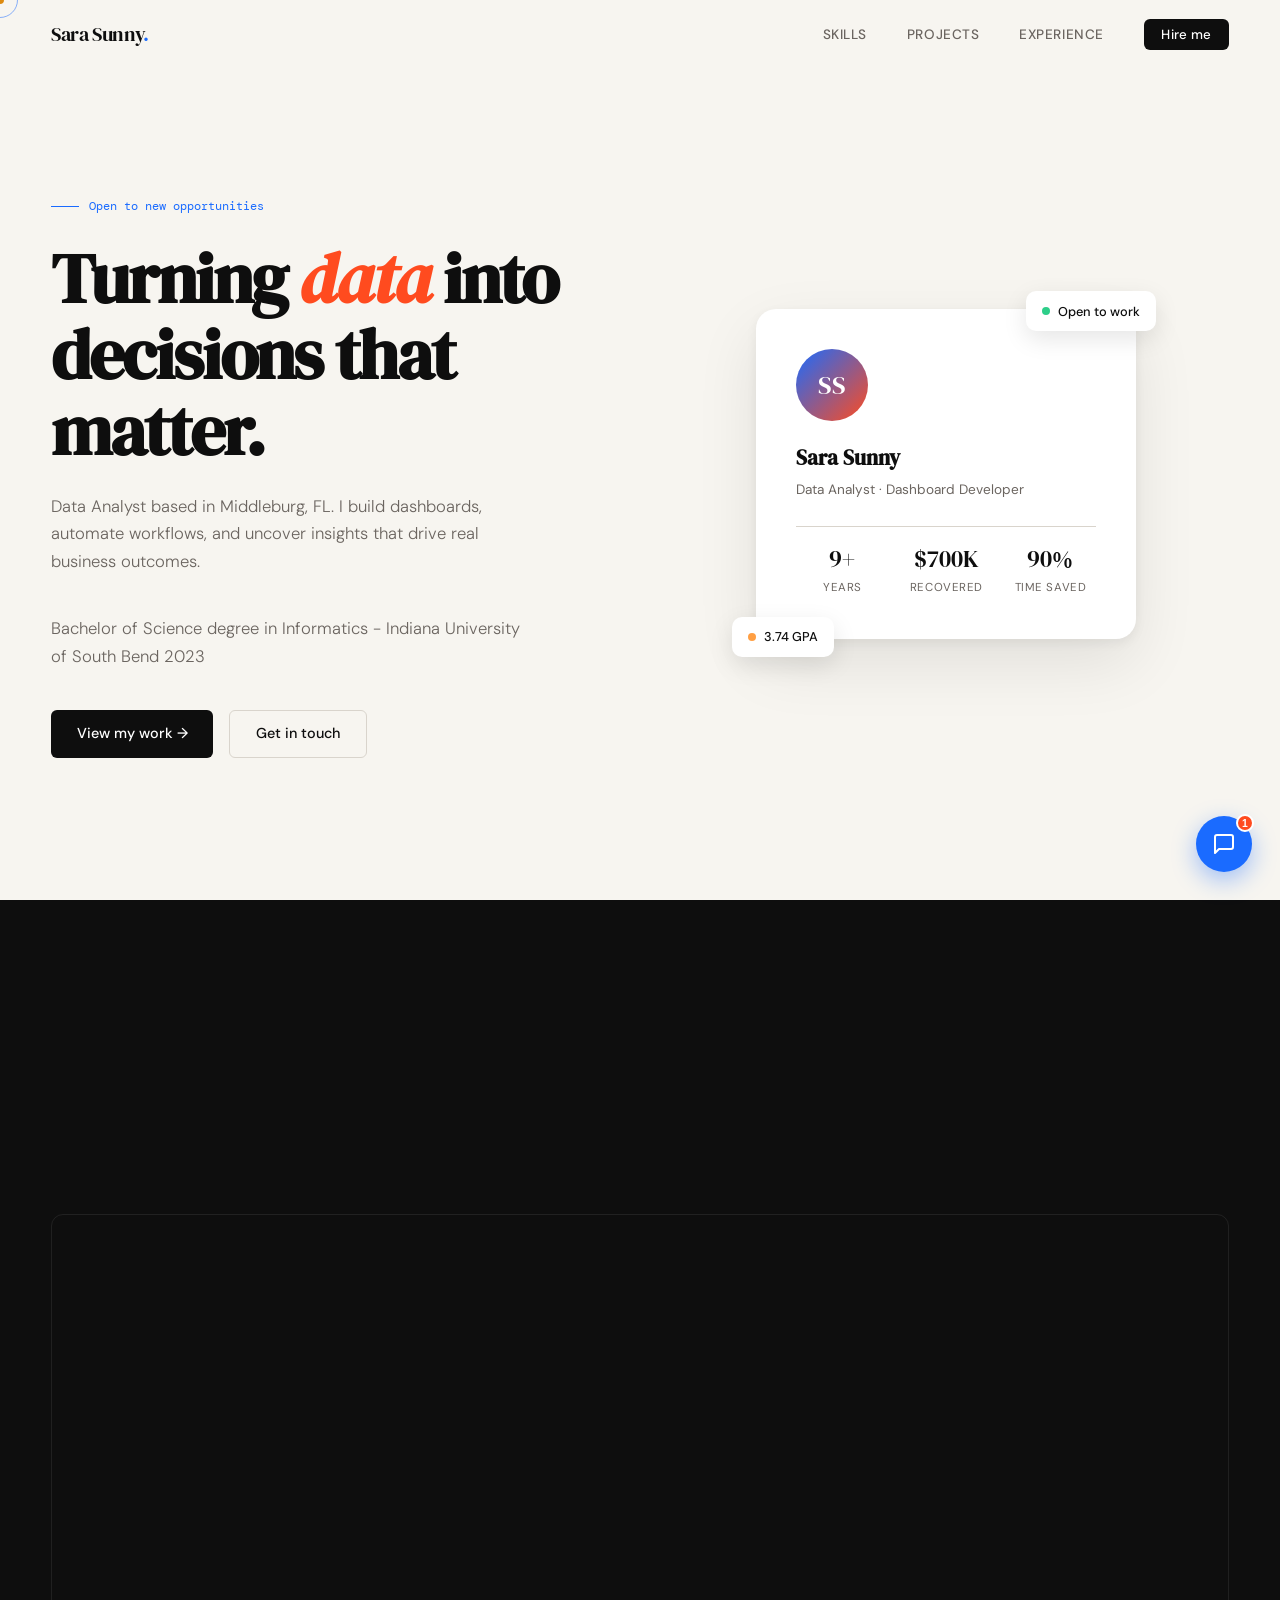
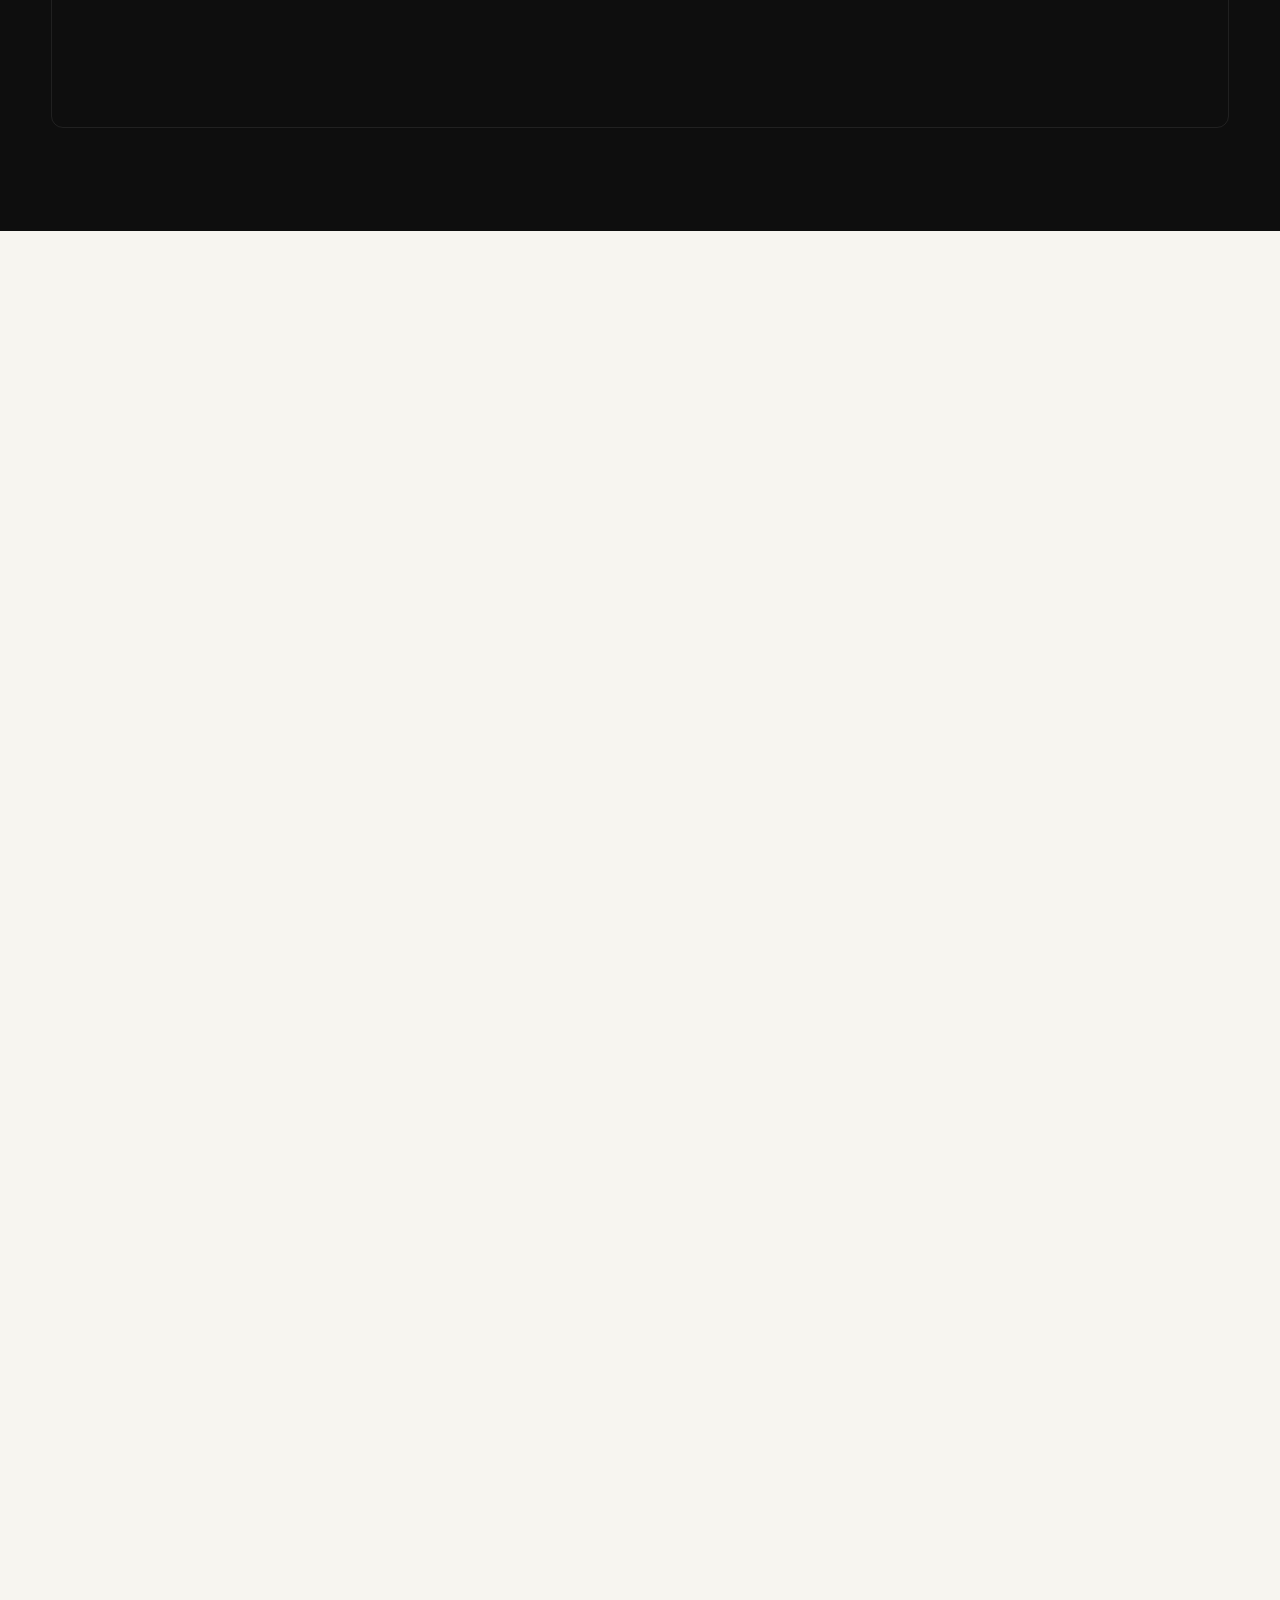
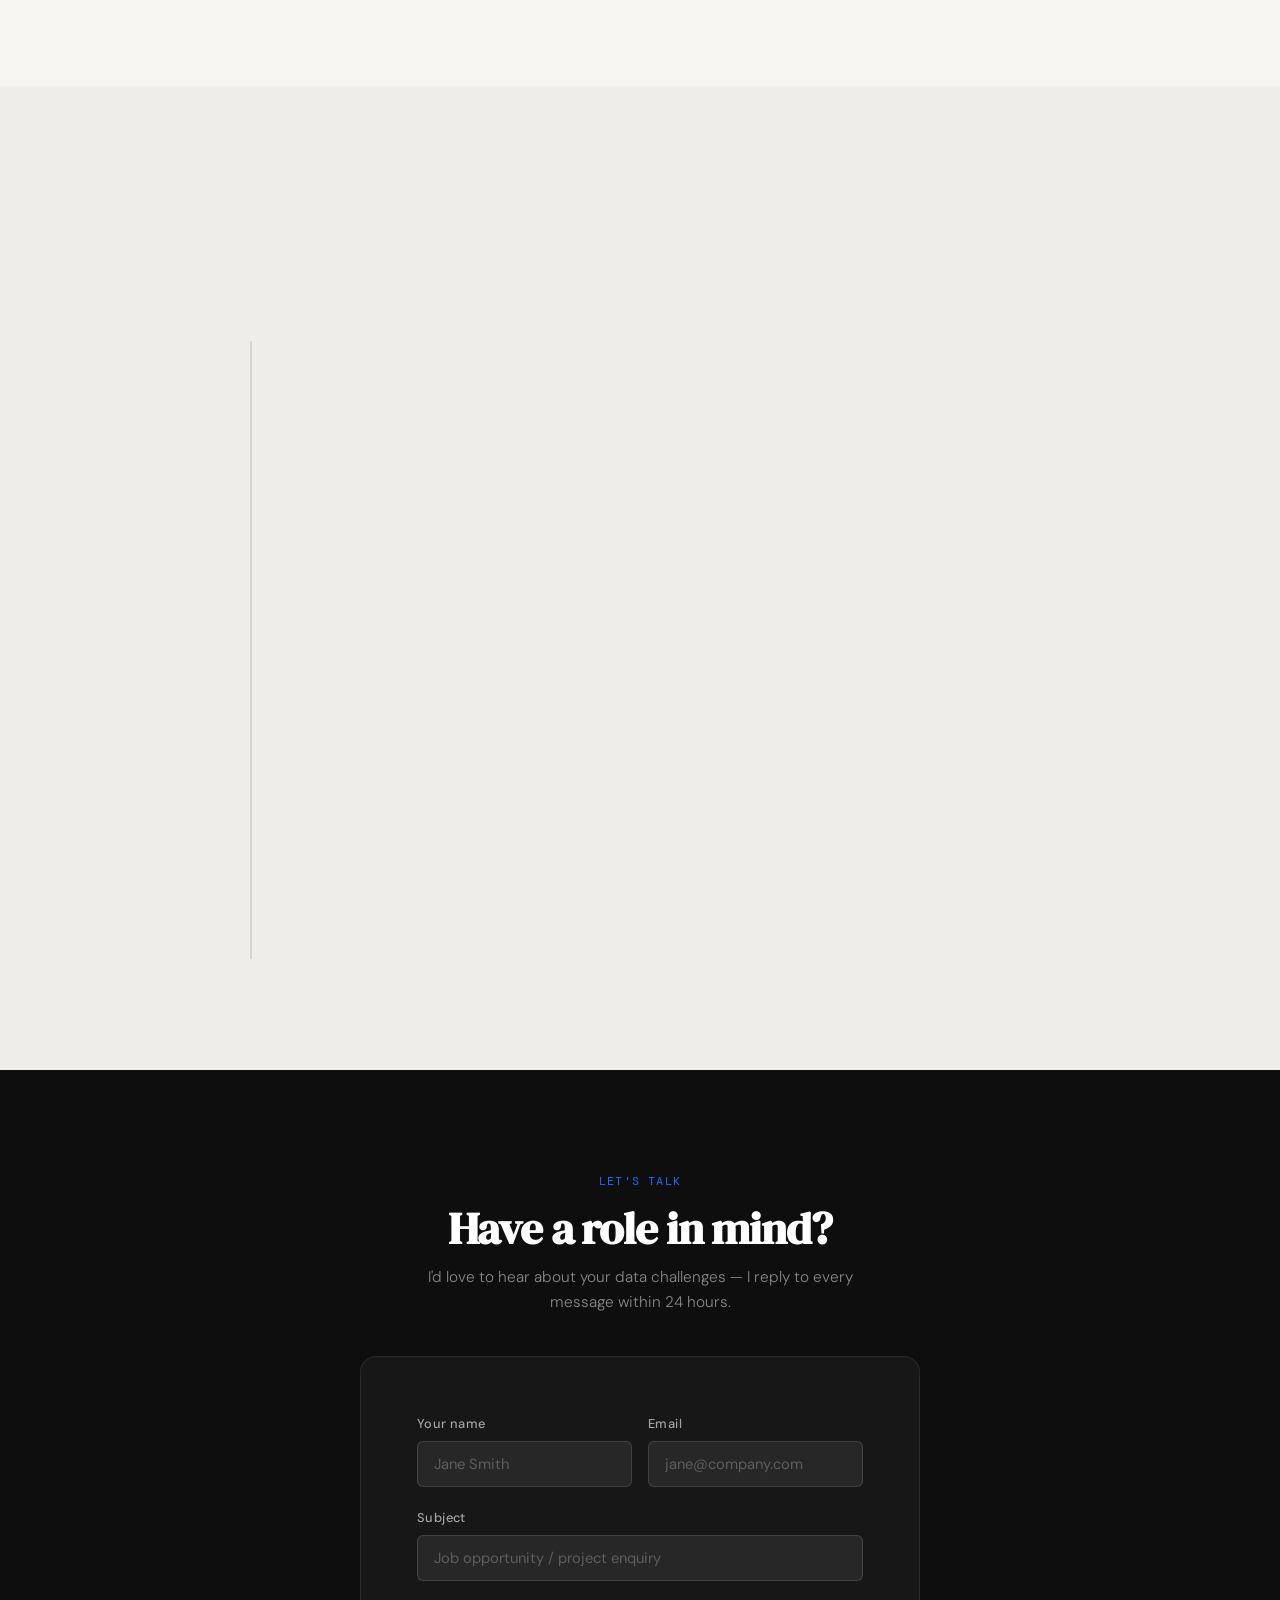
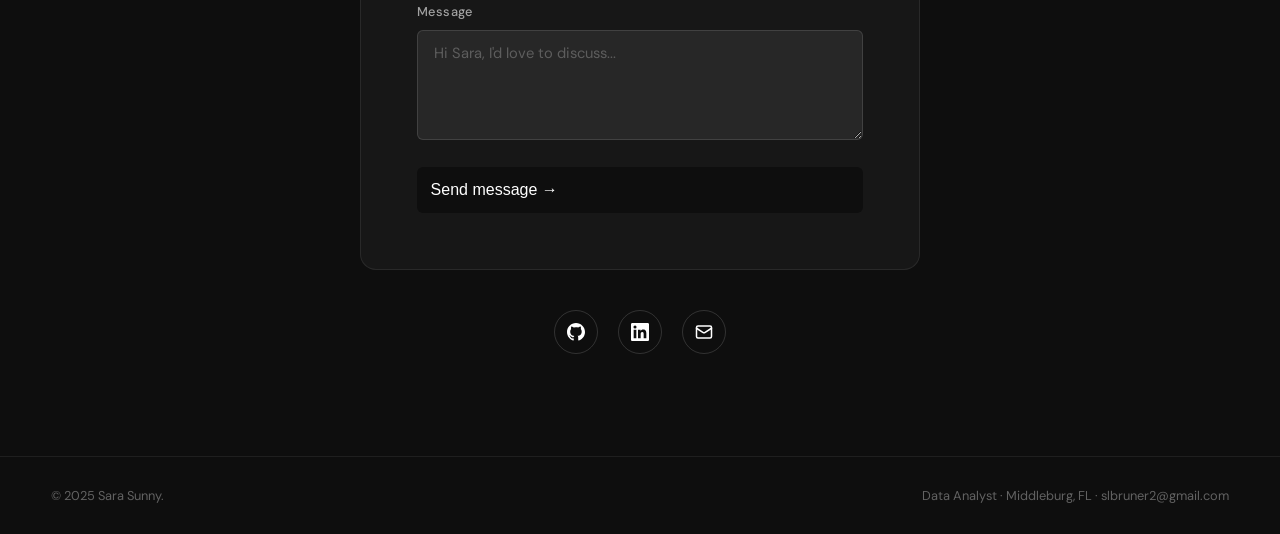
==== index.html @ 4147fb65 "Implement AI chatbot widget in index.html Added AI chatbot widget for user interaction." ====
<!DOCTYPE html>
<html lang="en">
<head>
  <meta charset="UTF-8" />
  <meta name="viewport" content="width=device-width, initial-scale=1.0" />
  <title>Sara Sunny — Data Analyst</title>

  <!-- ============================================================
       FONTS
       Preconnect speeds up the Google Fonts request.
       Three families loaded:
         - DM Serif Display  → headings (display / italic)
         - DM Sans           → body text (300, 400, 500 weights)
         - DM Mono           → labels, code tags, eyebrows
  ============================================================ -->
  <link rel="preconnect" href="https://fonts.googleapis.com" />
  <link rel="preconnect" href="https://fonts.gstatic.com" crossorigin />
  <link href="https://fonts.googleapis.com/css2?family=DM+Serif+Display:ital@0;1&family=DM+Sans:ital,opsz,wght@0,9..40,300;0,9..40,400;0,9..40,500;1,9..40,300&family=DM+Mono:wght@400;500&display=swap" rel="stylesheet" />

  <!-- Main stylesheet -->
  <link rel="stylesheet" href="styles.css" />
</head>
<body>

<!-- ============================================================
     CUSTOM CURSOR
     Two layered elements: a small filled dot that follows the
     mouse exactly, and a larger hollow ring that lags behind
     (lerped in script.js). Hidden on mobile via CSS.
============================================================ -->
<div class="cursor-dot" id="cursorDot"></div>
<div class="cursor-ring" id="cursorRing"></div>


<!-- ============================================================
     NAVIGATION
     Fixed to the top of the viewport. Gains a .scrolled class
     (frosted-glass background) once the user scrolls past 50px.
     Active nav link is highlighted by script.js via
     IntersectionObserver on each section.
============================================================ -->
<nav id="nav" aria-label="Main navigation">
  <div class="container">

    <!-- Logo / home link -->
    <a href="#hero" class="nav-logo">Sara Sunny<span>.</span></a>

    <!-- Desktop links — hidden below 900px via CSS -->
    <ul class="nav-links" role="list">
      <li><a href="#skills">Skills</a></li>
      <li><a href="#projects">Projects</a></li>
      <li><a href="#experience">Experience</a></li>
      <li><a href="#contact" class="nav-cta">Hire me</a></li>
    </ul>

    <!-- Hamburger button — shown below 900px, toggles mobile menu -->
    <button class="hamburger" id="hamburger" aria-label="Toggle menu" aria-expanded="false">
      <span></span>
      <span></span>
      <span></span>
    </button>

  </div>
</nav>


<!-- ============================================================
     MOBILE MENU
     Full-width dropdown revealed when the hamburger is clicked.
     Each link closes the menu on click (handled in script.js).
============================================================ -->
<div class="mobile-menu" id="mobileMenu" role="dialog" aria-label="Mobile navigation">
  <a href="#skills" class="mobile-link">Skills</a>
  <a href="#projects" class="mobile-link">Work</a>
  <a href="#experience" class="mobile-link">Experience</a>
  <a href="#contact" class="mobile-link">Hire me →</a>
</div>


<!-- ============================================================
     HERO SECTION
     Full-viewport-height opening. Left column: headline + CTA
     buttons. Right column: profile card with floating status
     badges and a stats row. The right column is hidden on mobile.
============================================================ -->
<section id="hero" aria-label="Introduction">
  <div class="container">
    <div class="hero-grid">

      <!-- Left: text content -->
      <div>
        <!-- Eyebrow label — small monospaced tag above the headline -->
        <p class="hero-eyebrow">Open to new opportunities</p>

        <!-- Main headline — <em> renders in italic accent colour -->
        <h1>
          Turning <em>data</em> into<br>
          decisions that matter.
        </h1>

        <!-- Subheading / elevator pitch -->
        <p class="hero-desc">
          Data Analyst based in Middleburg, FL. I build dashboards,
          automate workflows, and uncover insights that drive real business outcomes.
        </p>

        <p class="hero-desc">
          Bachelor of Science degree in Informatics - Indiana University of South Bend 2023
        </p>

        <!-- CTA buttons -->
        <div class="btn-row">
          <a href="#projects" class="btn btn-primary">View my work →</a>
          <a href="#contact" class="btn btn-ghost">Get in touch</a>
        </div>
      </div>

      <!-- Right: profile card (desktop only) -->
      <div class="hero-visual">
        <div class="hero-card">

          <!-- Floating status badges — positioned absolutely, animated in CSS -->
          <div class="float-tag float-tag-1">
            <span class="dot dot-green"></span> Open to work
          </div>
          <div class="float-tag float-tag-2">
            <span class="dot dot-amber"></span> 3.74 GPA
          </div>

          <!-- Avatar initials circle -->
          <div class="hero-avatar">SS</div>

          <!-- Name and title -->
          <h3>Sara Sunny</h3>
          <p>Data Analyst · Dashboard Developer</p>

          <!-- Stats row -->
          <div class="stat-row">
            <div class="stat">
              <span class="stat-num">9+</span>
              <span class="stat-label">Years</span>
            </div>
            <div class="stat">
              <span class="stat-num">$700K</span>
              <span class="stat-label">Recovered</span>
            </div>
            <div class="stat">
              <span class="stat-num">90%</span>
              <span class="stat-label">Time Saved</span>
            </div>
          </div>

        </div>
      </div>
      <!-- /hero-visual -->

    </div>
  </div>
</section>
<!-- /hero -->


<!-- ============================================================
     SKILLS SECTION
     Dark-background section with a grid of skill cards. Each card
     has an animated progress bar that fills when the card enters
     the viewport (handled by IntersectionObserver in script.js).
     The data-width attribute (0–1) controls how far the bar fills.
============================================================ -->
<section id="skills" aria-labelledby="skills-heading">
  <div class="container">

    <!-- Section header -->
    <div class="section-head reveal">
      <p class="section-label">What I bring</p>
      <h2 id="skills-heading">Skills &amp; tools</h2>
      <p class="section-intro">A full toolkit for data analysis, reporting, and workflow automation — from raw data to executive-ready dashboards.</p>
    </div>

    <!-- Skills grid — auto-fills columns at 240px min width -->
    <div class="skills-grid">

      <div class="skill-card reveal">
        <span class="skill-icon">📊</span>
        <h4>Data Visualization</h4>
        <p>Power BI dashboards, trend analysis, real-time reporting for internal and external stakeholders</p>
        <div class="skill-bar-wrap"><div class="skill-bar-bg"><div class="skill-bar" data-width="0.95"></div></div></div>
      </div>

      <div class="skill-card reveal reveal-delay-1">
        <span class="skill-icon">⚙️</span>
        <h4>Automation & VBA</h4>
        <p>Custom VBA macros that cut data processing time by 90% across high-volume datasets</p>
        <div class="skill-bar-wrap"><div class="skill-bar-bg"><div class="skill-bar" data-width="0.9"></div></div></div>
      </div>

      <div class="skill-card reveal reveal-delay-2">
        <span class="skill-icon">🗄️</span>
        <h4>Database Management</h4>
        <p>Microsoft Access database design, SQL querying (Educational experience), and data integrity for compliance-driven environments</p>
        <div class="skill-bar-wrap"><div class="skill-bar-bg"><div class="skill-bar" data-width="0.85"></div></div></div>
      </div>

      <div class="skill-card reveal reveal-delay-3">
        <span class="skill-icon">🔍</span>
        <h4>Data Analysis</h4>
        <p>Warranty claim analysis, auditing, quantitative reporting, and cost-saving opportunity identification</p>
        <div class="skill-bar-wrap"><div class="skill-bar-bg"><div class="skill-bar" data-width="0.92"></div></div></div>
      </div>

      <div class="skill-card reveal">
        <span class="skill-icon">🐍</span>
        <h4>Programming</h4>
        <p>Python, SQL, Java, HTML, CSS — applied to data pipelines, reporting, and process automation (Educational experience)</p>
        <div class="skill-bar-wrap"><div class="skill-bar-bg"><div class="skill-bar" data-width="0.75"></div></div></div>
      </div>

      <div class="skill-card reveal reveal-delay-1">
        <span class="skill-icon">🤝</span>
        <h4>Stakeholder Reporting</h4>
        <p>Weekly executive reporting, cross-functional collaboration, and Salesforce CRM management</p>
        <div class="skill-bar-wrap"><div class="skill-bar-bg"><div class="skill-bar" data-width="0.88"></div></div></div>
      </div>

    </div>
    <!-- /skills-grid -->

  </div>
</section>
<!-- /skills -->


<!-- ============================================================
     PROJECTS SECTION
     Asymmetric 12-column CSS grid. Cards use span classes to
     control width: .featured (7 cols), .side (5 cols),
     .full (4 cols each → 3 per row). Collapses to 1 column
     on mobile. Each card is keyboard-accessible (tabindex + role).
============================================================ -->
<section id="projects" aria-labelledby="projects-heading">
  <div class="container">

    <!-- Section header -->
    <div class="section-head reveal">
      <p class="section-label">Selected work</p>
      <h2 id="projects-heading">Projects</h2>
      <p class="section-intro">A selection of analytical and automation projects I've built and delivered.</p>
    </div>

    <div class="projects-grid">

      <!-- Project card: FEATURED (spans 7 of 12 columns) -->
      <article class="project-card featured reveal" tabindex="0" role="button" aria-label="View Warranty Analytics Dashboard project">
        <div class="project-thumb">
          <div class="project-thumb-bg bg-blue">📊</div>
          <span class="project-tag">Dashboard</span>
        </div>
        <div class="project-body">
          <h3>Warranty Analytics Dashboard</h3>
          <p>Built and maintained Power BI dashboards providing real-time warranty claim visibility to internal and external stakeholders at Utilimaster. Identified inefficiencies that led to significant cost-saving opportunities across high-volume datasets.</p>
          <div class="project-footer">
            <div class="tech-pills">
              <span class="pill">Power BI</span><span class="pill">DAX</span><span class="pill">Excel</span>
            </div>
            <a href="https://github.com/ssunny264" class="project-link" target="_blank" rel="noopener" aria-label="View on GitHub">GitHub →</a>
          </div>
        </div>
      </article>

      <!-- Project card: SIDE (spans 5 of 12 columns) -->
      <article class="project-card side reveal reveal-delay-1" tabindex="0" role="button" aria-label="View VBA Automation project">
        <div class="project-thumb">
          <div class="project-thumb-bg bg-orange">⚙️</div>
          <span class="project-tag">Automation</span>
        </div>
        <div class="project-body">
          <h3>VBA Macro Automation</h3>
          <p>Developed custom VBA macros to streamline data transformation, reducing processing time for high-volume datasets by 90% and increasing reporting accuracy.</p>
          <div class="project-footer">
            <div class="tech-pills">
              <span class="pill">VBA</span><span class="pill">Excel</span>
            </div>
            <a href="https://github.com/ssunny264" class="project-link" target="_blank" rel="noopener">GitHub →</a>
          </div>
        </div>
      </article>

      <!-- Project card: FULL -->
      <article class="project-card full reveal" tabindex="0" role="button" aria-label="View Recall Expense Audit project">
        <div class="project-thumb">
          <div class="project-thumb-bg bg-teal">💰</div>
          <span class="project-tag">Audit</span>
        </div>
        <div class="project-body">
          <h3>Recall Expense Audit</h3>
          <p>Tracked and audited complex technician expense datasets during a recall campaign, driving $700K in financial recovery in a single campaign.</p>
          <div class="project-footer">
            <div class="tech-pills"><span class="pill">Excel</span><span class="pill">Invoice Audit</span><span class="pill">PPT</span><span class="pill">Salesforce</span></div>
            <a href="https://github.com/ssunny264" class="project-link" target="_blank" rel="noopener">GitHub →</a>
          </div>
        </div>
      </article>

      <!-- Project card: FULL -->
      <article class="project-card full reveal reveal-delay-1" tabindex="0" role="button" aria-label="View Resident Progress Database project">
        <div class="project-thumb">
          <div class="project-thumb-bg bg-violet">🗄️</div>
          <span class="project-tag">Database</span>
        </div>
        <div class="project-body">
          <h3>Resident Progress Database</h3>
          <p>Designed and deployed a Microsoft Access database to track progress for 100 residents at Oaklawn Psychiatric Center, built with ongoing manager feedback.</p>
          <div class="project-footer">
            <div class="tech-pills"><span class="pill">MS Access</span><span class="pill">SQL</span></div>
            <a href="https://github.com/ssunny264" class="project-link" target="_blank" rel="noopener">GitHub →</a>
          </div>
        </div>
      </article>

      <!-- Project card: FULL -->
      <article class="project-card full reveal reveal-delay-2" tabindex="0" role="button" aria-label="View IL Compliance Tracker project">
        <div class="project-thumb">
          <div class="project-thumb-bg bg-amber">📋</div>
          <span class="project-tag">Compliance</span>
        </div>
        <div class="project-body">
          <h3>IL Compliance Tracker</h3>
          <p>Built a Microsoft Access database to track Independent Living requirements for youth 15+, ensuring 100% compliance with DCS documentation standards.</p>
          <div class="project-footer">
            <div class="tech-pills"><span class="pill">MS Access</span><span class="pill">Reporting</span></div>
            <a href="https://github.com/ssunny264" class="project-link" target="_blank" rel="noopener">GitHub →</a>
          </div>
        </div>
      </article>

    </div>
    <!-- /projects-grid -->

  </div>
</section>
<!-- /projects -->


<!-- ============================================================
     EXPERIENCE SECTION
     Vertical timeline. A pseudo-element on .timeline draws the
     connecting line. Each .timeline-dot highlights on hover.
============================================================ -->
<section id="experience" aria-labelledby="experience-heading">
  <div class="container" style="max-width: min(780px, 92vw);">

    <div class="section-head reveal">
      <p class="section-label">Career</p>
      <h2 id="experience-heading">Experience</h2>
    </div>

    <div class="timeline">

      <div class="timeline-item reveal">
        <div class="timeline-dot"></div>
        <p class="timeline-date">02/2022 — Present</p>
        <div class="timeline-header">
          <h3>Warranty Data Analyst / Customer Service Representative</h3>
          <span class="timeline-company">Utilimaster · Remote</span>
        </div>
        <p class="timeline-desc">Transformed and analyzed high-volume Warranty Claim Data to pinpoint inefficiencies. Built Power BI dashboards for real-time stakeholder visibility. Developed VBA macros cutting processing time by 90%. Drove $700K in financial recovery during a single recall campaign through rigorous expense auditing.</p>
        <div class="tech-pills">
          <span class="pill">Power BI</span><span class="pill">VBA</span><span class="pill">DAX</span><span class="pill">Recall Logistics</span><span class="pill">Salesforce</span><span class="pill">Excel</span>
        </div>
      </div>

      <div class="timeline-item reveal reveal-delay-1">
        <div class="timeline-dot"></div>
        <p class="timeline-date">03/2016 — 03/2022</p>
        <div class="timeline-header">
          <h3>Program Coordinator</h3>
          <span class="timeline-company">Oaklawn Psychiatric Center · Mishawaka, IN</span>
        </div>
        <p class="timeline-desc">Directed payroll processing and attendance tracking for a 20-person team ensuring 100% regulatory compliance. Co-designed a Microsoft Access database tracking 90 to 110 residents' progress. Developed and led monthly staff training programs.</p>
        <div class="tech-pills">
          <span class="pill">MS Access</span><span class="pill">Excel</span><span class="pill">Scheduling</span><span class="pill">Reporting</span><span class="pill">PPT</span><span class="pill">Payroll</span>
        </div>
      </div>

      <div class="timeline-item reveal reveal-delay-2">
        <div class="timeline-dot"></div>
        <p class="timeline-date">06/2013 — 02/2016</p>
        <div class="timeline-header">
          <h3>Independent Living Clerical Assistant</h3>
          <span class="timeline-company">Youth Opportunity Center · Muncie, IN</span>
        </div>
        <p class="timeline-desc">Monitored and audited Independent Living documentation for youth 15+, ensuring 100% DCS compliance. Built a Microsoft Access database to track program requirements and administered high-priority reporting schedules.</p>
        <div class="tech-pills">
          <span class="pill">MS Access</span><span class="pill">Compliance</span><span class="pill">Reporting</span><span class="pill">Data Entry</span><span class="pill">Scheduling</span>
        </div>
      </div>

    </div>
    <!-- /timeline -->

  </div>
</section>
<!-- /experience -->


<!-- ============================================================
     CONTACT SECTION
     Dark background. Centred heading with a card-framed form.
     Social icon links sit below the form.
============================================================ -->
<section id="contact" aria-labelledby="contact-heading">
  <div class="container">

    <p class="section-label" style="color:var(--accent)">Let's talk</p>
    <h2 id="contact-heading">Have a role in mind?</h2>
    <p class="section-intro">I'd love to hear about your data challenges — I reply to every message within 24 hours.</p>

    <div class="contact-form">
      <div class="form-row">
        <div class="field">
          <label for="name">Your name</label>
          <input type="text" id="name" placeholder="Jane Smith" autocomplete="name" />
        </div>
        <div class="field">
          <label for="email">Email</label>
          <input type="email" id="email" placeholder="jane@company.com" autocomplete="email" />
        </div>
      </div>
      <div class="field">
        <label for="subject">Subject</label>
        <input type="text" id="subject" placeholder="Job opportunity / project enquiry" />
      </div>
      <div class="field">
        <label for="message">Message</label>
        <textarea id="message" placeholder="Hi Sara, I'd love to discuss..."></textarea>
      </div>
      <button class="btn btn-primary form-submit" id="sendBtn" type="button">Send message →</button>
      <p class="form-msg" id="formMsg">✓ Message sent — I'll be in touch shortly!</p>
    </div>
    <!-- /contact-form -->

    <div class="social-row" aria-label="Social links">
      <a href="https://github.com/ssunny264" class="social-link" aria-label="GitHub" target="_blank" rel="noopener">
        <svg width="18" height="18" viewBox="0 0 24 24" fill="currentColor"><path d="M12 0C5.37 0 0 5.37 0 12c0 5.3 3.44 9.8 8.2 11.38.6.1.82-.26.82-.58v-2.17c-3.34.73-4.04-1.61-4.04-1.61-.55-1.38-1.34-1.75-1.34-1.75-1.08-.74.08-.73.08-.73 1.2.09 1.83 1.23 1.83 1.23 1.07 1.83 2.8 1.3 3.48 1 .1-.78.42-1.3.76-1.6-2.67-.3-5.47-1.33-5.47-5.93 0-1.31.47-2.38 1.23-3.22-.12-.3-.53-1.52.12-3.18 0 0 1-.32 3.3 1.23a11.5 11.5 0 0 1 3-.4c1.02 0 2.04.13 3 .4 2.28-1.55 3.28-1.23 3.28-1.23.66 1.66.25 2.88.12 3.18.77.84 1.23 1.91 1.23 3.22 0 4.61-2.8 5.63-5.48 5.92.43.37.82 1.1.82 2.22v3.29c0 .32.22.69.83.57C20.57 21.8 24 17.3 24 12c0-6.63-5.37-12-12-12z"/></svg>
      </a>
      <a href="https://www.linkedin.com/in/sara-sunny-ba2075230" class="social-link" aria-label="LinkedIn" target="_blank" rel="noopener">
        <svg width="18" height="18" viewBox="0 0 24 24" fill="currentColor"><path d="M20.45 20.45h-3.56V14.9c0-1.33-.02-3.04-1.85-3.04-1.85 0-2.14 1.45-2.14 2.95v5.64H9.35V9h3.41v1.56h.05c.48-.9 1.64-1.85 3.37-1.85 3.6 0 4.27 2.37 4.27 5.45v6.29zM5.34 7.43a2.06 2.06 0 1 1 0-4.12 2.06 2.06 0 0 1 0 4.12zM7.12 20.45H3.56V9h3.56v11.45zM22.23 0H1.77C.79 0 0 .77 0 1.72v20.56C0 23.23.79 24 1.77 24h20.46C23.2 24 24 23.23 24 22.28V1.72C24 .77 23.2 0 22.23 0z"/></svg>
      </a>
      <a href="mailto:slbruner2@gmail.com" class="social-link" aria-label="Email">
        <svg width="18" height="18" viewBox="0 0 24 24" fill="none" stroke="currentColor" stroke-width="2" stroke-linecap="round" stroke-linejoin="round"><rect x="2" y="4" width="20" height="16" rx="2"/><path d="m22 7-8.97 5.7a1.94 1.94 0 0 1-2.06 0L2 7"/></svg>
      </a>
    </div>
    <!-- /social-row -->

  </div>
</section>
<!-- /contact -->


<!-- ============================================================
     FOOTER
============================================================ -->
<footer>
  <div class="container">
    <span>© 2025 Sara Sunny.</span>
    <span>Data Analyst · Middleburg, FL · <a href="mailto:slbruner2@gmail.com">slbruner2@gmail.com</a></span>
  </div>
</footer>


<!-- ============================================================
     AI CHATBOT WIDGET
     Fixed to the bottom-right corner. Collapsed by default —
     shows only a chat bubble button. Clicking it expands the
     full chat panel. The bot knows about Sara's background and
     can answer questions from visitors. Powered by the
     Anthropic API via script.js.
============================================================ -->

<!-- Collapsed trigger button — always visible bottom-right -->
<button class="chat-bubble" id="chatBubble" aria-label="Chat with Sara's AI assistant">
  <svg class="chat-icon-open" width="24" height="24" viewBox="0 0 24 24" fill="none" stroke="currentColor" stroke-width="2" stroke-linecap="round" stroke-linejoin="round">
    <path d="M21 15a2 2 0 0 1-2 2H7l-4 4V5a2 2 0 0 1 2-2h14a2 2 0 0 1 2 2z"/>
  </svg>
  <svg class="chat-icon-close" width="24" height="24" viewBox="0 0 24 24" fill="none" stroke="currentColor" stroke-width="2" stroke-linecap="round" stroke-linejoin="round">
    <line x1="18" y1="6" x2="6" y2="18"/><line x1="6" y1="6" x2="18" y2="18"/>
  </svg>
  <span class="chat-badge" id="chatBadge">1</span>
</button>

<!-- Expanded chat panel -->
<div class="chat-panel" id="chatPanel" role="dialog" aria-label="Chat with Sara's AI assistant" aria-hidden="true">

  <div class="chat-header">
    <div class="chat-header-avatar">SS</div>
    <div class="chat-header-info">
      <strong>Sara's Assistant</strong>
      <span>Ask me anything about Sara</span>
    </div>
    <button class="chat-close-btn" id="chatCloseBtn" aria-label="Close chat">
      <svg width="16" height="16" viewBox="0 0 24 24" fill="none" stroke="currentColor" stroke-width="2.5" stroke-linecap="round"><line x1="18" y1="6" x2="6" y2="18"/><line x1="6" y1="6" x2="18" y2="18"/></svg>
    </button>
  </div>

  <div class="chat-messages" id="chatMessages"></div>

  <div class="chat-chips" id="chatChips">
    <button class="chip" data-msg="What are Sara's top skills?">Top skills</button>
    <button class="chip" data-msg="Tell me about Sara's work experience.">Experience</button>
    <button class="chip" data-msg="What projects has Sara worked on?">Projects</button>
    <button class="chip" data-msg="Is Sara available for hire?">Availability</button>
  </div>

  <div class="chat-input-row">
    <input type="text" class="chat-input" id="chatInput" placeholder="Ask about Sara's experience…" autocomplete="off" maxlength="300" />
    <button class="chat-send-btn" id="chatSendBtn" aria-label="Send message">
      <svg width="18" height="18" viewBox="0 0 24 24" fill="none" stroke="currentColor" stroke-width="2.5" stroke-linecap="round" stroke-linejoin="round">
        <line x1="22" y1="2" x2="11" y2="13"/><polygon points="22 2 15 22 11 13 2 9 22 2"/>
      </svg>
    </button>
  </div>

</div>
<!-- /chatbot widget -->


<!-- ============================================================
     SCRIPTS
     Loaded at the end of <body> so the DOM is ready.
============================================================ -->
<script src="script.js"></script>

</body>
</html>
---- styles.css ----
/* ============================================================
   PORTFOLIO STYLESHEET
   Structure:
     1. Design Tokens (CSS custom properties)
     2. Reset & Base
     3. Utilities
     4. Navigation
     5. Mobile Menu
     6. Hero Section
     7. Shared Section Styles
     8. Skills Section
     9. Projects Section
    10. Experience / Timeline Section
    11. Contact Section
    12. Footer
    13. Scroll Reveal Animation
    14. Custom Cursor
    15. Responsive (≤ 900px)
    16. Reduced Motion
============================================================ */


/* ============================================================
   1. DESIGN TOKENS
   All colours, fonts, spacing, and radii live here as CSS
   variables. Change --accent to retheme the entire site.
============================================================ */
:root {
  /* Colour palette */
  --ink:     #0E0E0E;  /* near-black — primary text and dark backgrounds */
  --paper:   #F7F5F0;  /* warm off-white — page background */
  --mid:     #6B6560;  /* medium grey — secondary / muted text */
  --rule:    #D9D4CC;  /* light warm grey — borders and dividers */
  --accent:  #1A6BFF;  /* blue — primary interactive colour */
  --accent2: #FF4B1F;  /* orange-red — italic hero text, skill bar gradient end */
  --white:   #FFFFFF;
  --card-bg: #EFEDE8;  /* slightly darker than --paper — card and section backgrounds */

  /* Typefaces */
  --display: 'DM Serif Display', Georgia, serif;  /* headings */
  --body:    'DM Sans', system-ui, sans-serif;     /* body text */
  --mono:    'DM Mono', monospace;                 /* labels, pills, dates */

  /* Layout */
  --gap:  clamp(1.5rem, 4vw, 3rem);    /* responsive column gap */
  --wide: min(1180px, 92vw);           /* max content width with side padding */
  --r:    6px;                         /* default border-radius */
}


/* ============================================================
   2. RESET & BASE
   Minimal reset plus global body styles.
============================================================ */
*, *::before, *::after {
  box-sizing: border-box;
  margin: 0;
  padding: 0;
}

html {
  /* Enables smooth anchor-link scrolling (e.g. nav clicks) */
  scroll-behavior: smooth;
}

body {
  background: var(--paper);
  color: var(--ink);
  font-family: var(--body);
  /* clamp() keeps font-size fluid between 15px and 17px */
  font-size: clamp(15px, 1.05vw, 17px);
  line-height: 1.65;
  -webkit-font-smoothing: antialiased;
}

/* Custom scrollbar — WebKit only (Chrome, Safari, Edge) */
::-webkit-scrollbar { width: 6px; }
::-webkit-scrollbar-track { background: var(--paper); }
::-webkit-scrollbar-thumb { background: var(--rule); border-radius: 3px; }


/* ============================================================
   3. UTILITIES
   Small reusable helpers used across multiple components.
============================================================ */

/* Centres content and enforces the max content width */
.container {
  width: var(--wide);
  margin-inline: auto;
}

/* Visually hidden but readable by screen readers */
.sr-only {
  position: absolute;
  width: 1px;
  height: 1px;
  overflow: hidden;
  clip: rect(0,0,0,0);
}

/* Remove default link styling — colour and underline set per context */
a {
  color: inherit;
  text-decoration: none;
}

/* Visible focus ring for keyboard navigation — meets WCAG 2.4.7 */
a:focus-visible {
  outline: 2px solid var(--accent);
  outline-offset: 3px;
  border-radius: 2px;
}


/* ============================================================
   4. NAVIGATION
   Fixed bar. Starts transparent; gains a frosted-glass
   background (.scrolled) once the user scrolls past 50px
   (toggled by script.js).
============================================================ */
#nav {
  position: fixed;
  top: 0; left: 0; right: 0;
  z-index: 100;
  padding: 1.1rem 0;
  transition: background 0.3s, box-shadow 0.3s;
}

/* Scrolled state: semi-transparent blur background */
#nav.scrolled {
  background: rgba(247, 245, 240, 0.92);
  backdrop-filter: blur(12px);
  box-shadow: 0 1px 0 var(--rule);
}

/* Inner container: logo left, links right */
#nav .container {
  display: flex;
  align-items: center;
  justify-content: space-between;
}

/* Logotype */
.nav-logo {
  font-family: var(--display);
  font-size: 1.25rem;
  letter-spacing: -0.02em;
}
.nav-logo span { color: var(--accent); } /* the accent dot after the name */

/* Desktop link list */
.nav-links {
  display: flex;
  gap: 2.5rem;
  list-style: none;
}
.nav-links a {
  font-size: 0.85rem;
  font-weight: 500;
  letter-spacing: 0.04em;
  text-transform: uppercase;
  color: var(--mid);
  transition: color 0.2s;
}
.nav-links a:hover { color: var(--ink); }
.nav-links a.active { color: var(--accent); } /* set by script.js IntersectionObserver */

/* "Hire me" CTA pill — overrides the uppercase nav-link style */
.nav-cta {
  background: var(--ink);
  color: var(--white) !important;
  padding: 0.45rem 1.1rem;
  border-radius: var(--r);
  font-size: 0.83rem !important;
  font-weight: 500 !important;
  letter-spacing: 0.02em !important;
  text-transform: none !important;
  transition: background 0.2s, transform 0.15s !important;
}
.nav-cta:hover {
  background: var(--accent) !important;
  color: var(--white) !important;
  transform: translateY(-1px);
}

/* Hamburger button — hidden on desktop, shown on mobile */
.hamburger {
  display: none; /* shown via media query below */
  flex-direction: column;
  gap: 5px;
  cursor: pointer;
  background: none;
  border: none;
  padding: 4px;
}
.hamburger span {
  display: block;
  width: 22px; height: 2px;
  background: var(--ink);
  border-radius: 2px;
  transition: transform 0.25s, opacity 0.25s;
}
/* Animate the three spans into an × when .open is toggled */
.hamburger.open span:nth-child(1) { transform: translateY(7px) rotate(45deg); }
.hamburger.open span:nth-child(2) { opacity: 0; }
.hamburger.open span:nth-child(3) { transform: translateY(-7px) rotate(-45deg); }


/* ============================================================
   5. MOBILE MENU
   Full-width dropdown stacked below the nav bar.
   Toggled via .open class added by script.js.
============================================================ */
.mobile-menu {
  display: none; /* flex when .open */
  flex-direction: column;
  gap: 0;
  position: fixed;
  top: 60px; left: 0; right: 0;
  z-index: 99;
  background: var(--paper);
  border-bottom: 1px solid var(--rule);
  padding: 1rem 0 1.5rem;
}
.mobile-menu.open { display: flex; }
.mobile-menu a {
  padding: 0.7rem 6vw;
  font-size: 1rem;
  font-weight: 500;
  color: var(--ink);
  border-bottom: 1px solid var(--rule);
}
.mobile-menu a:last-child { border-bottom: none; }


/* ============================================================
   6. HERO SECTION
   Full-viewport-height two-column layout. Left: text + CTAs.
   Right: floating profile card (hidden on mobile).
============================================================ */
#hero {
  min-height: 100svh; /* svh = small viewport height — avoids mobile address bar */
  display: flex;
  align-items: center;
  padding-top: 7rem;  /* offset for fixed nav */
  padding-bottom: 4rem;
  position: relative;
  overflow: hidden;
}

/* Two-column grid — collapses to single column on mobile */
.hero-grid {
  display: grid;
  grid-template-columns: 1fr 1fr;
  gap: var(--gap);
  align-items: center;
}

/* Small monospaced label above the headline */
.hero-eyebrow {
  display: inline-flex;
  align-items: center;
  gap: 0.6rem;
  font-family: var(--mono);
  font-size: 0.78rem;
  color: var(--accent);
  margin-bottom: 1.5rem;
}
/* Short horizontal rule drawn with a pseudo-element */
.hero-eyebrow::before {
  content: '';
  display: block;
  width: 28px; height: 1px;
  background: var(--accent);
}

/* Main headline — fluid size between 2.8rem and 5rem */
h1 {
  font-family: var(--display);
  font-size: clamp(2.8rem, 5.5vw, 5rem);
  line-height: 1.08;
  letter-spacing: -0.03em;
  margin-bottom: 1.5rem;
}
h1 em {
  font-style: italic;
  color: var(--accent2); /* orange italic for emphasis word */
}

/* Subheading / elevator pitch copy */
.hero-desc {
  font-size: clamp(1rem, 1.3vw, 1.15rem);
  color: var(--mid);
  max-width: 44ch;
  margin-bottom: 2.5rem;
  font-weight: 300;
}

/* CTA button row */
.btn-row {
  display: flex;
  gap: 1rem;
  flex-wrap: wrap;
}

/* Base button styles */
.btn {
  display: inline-flex;
  align-items: center;
  gap: 0.5rem;
  padding: 0.7rem 1.6rem;
  border-radius: var(--r);
  font-size: 0.9rem;
  font-weight: 500;
  transition: transform 0.15s, box-shadow 0.15s, background 0.2s;
  cursor: pointer;
  border: none;
}
.btn:hover {
  transform: translateY(-2px);
  box-shadow: 0 6px 20px rgba(0,0,0,0.1);
}

/* Filled dark button */
.btn-primary { background: var(--ink); color: var(--white); }
.btn-primary:hover { background: var(--accent); }

/* Outlined ghost button */
.btn-ghost {
  background: transparent;
  color: var(--ink);
  border: 1.5px solid var(--rule);
}
.btn-ghost:hover { border-color: var(--ink); }

/* Right column: wraps the hero card */
.hero-visual {
  position: relative;
  display: flex;
  justify-content: center;
}

/* The white profile card */
.hero-card {
  background: var(--white);
  border-radius: 20px;
  padding: 2.5rem;
  width: 100%;
  max-width: 380px;
  box-shadow: 0 24px 64px rgba(0,0,0,0.09), 0 4px 12px rgba(0,0,0,0.06);
  position: relative; /* so float-tags can position against this */
}

/* Gradient circle showing initials */
.hero-avatar {
  width: 72px; height: 72px;
  border-radius: 50%;
  background: linear-gradient(135deg, var(--accent) 0%, var(--accent2) 100%);
  display: flex;
  align-items: center;
  justify-content: center;
  font-family: var(--display);
  font-size: 1.6rem;
  color: var(--white);
  margin-bottom: 1.25rem;
}

/* Name and title inside the card */
.hero-card h3 {
  font-family: var(--display);
  font-size: 1.3rem;
  margin-bottom: 0.25rem;
}
.hero-card p {
  font-size: 0.85rem;
  color: var(--mid);
  margin-bottom: 1.5rem;
}

/* Three-column stats strip at the bottom of the card */
.stat-row {
  display: grid;
  grid-template-columns: 1fr 1fr 1fr;
  gap: 0.75rem;
  padding-top: 1.25rem;
  border-top: 1px solid var(--rule);
}
.stat { text-align: center; }
.stat-num {
  font-family: var(--display);
  font-size: 1.5rem;
  display: block;
  line-height: 1;
  margin-bottom: 0.2rem;
}
.stat-label {
  font-size: 0.72rem;
  color: var(--mid);
  text-transform: uppercase;
  letter-spacing: 0.05em;
}

/* Floating status badges that hover around the card */
.float-tag {
  position: absolute;
  background: var(--white);
  border-radius: 10px;
  padding: 0.6rem 1rem;
  box-shadow: 0 8px 24px rgba(0,0,0,0.1);
  font-size: 0.8rem;
  font-weight: 500;
  display: flex;
  align-items: center;
  gap: 0.5rem;
  animation: floatY 3s ease-in-out infinite;
}
.float-tag-1 { top: -18px; right: -20px; }
.float-tag-2 { bottom: -18px; left: -24px; animation-delay: 1.5s; } /* offset so they don't sync */

/* Coloured status dot inside a float-tag */
.float-tag .dot { width: 8px; height: 8px; border-radius: 50%; }
.dot-green { background: #2DCE89; }
.dot-amber { background: #FF9F43; }

/* Vertical floating animation keyframes */
@keyframes floatY {
  0%, 100% { transform: translateY(0); }
  50%       { transform: translateY(-6px); }
}


/* ============================================================
   7. SHARED SECTION STYLES
   Reused across Skills, Projects, Experience, and Contact.
============================================================ */

/* Vertical padding scales with viewport width */
section {
  padding: clamp(4rem, 8vw, 7rem) 0;
}

/* Small uppercase monospaced label above section headings */
.section-label {
  font-family: var(--mono);
  font-size: 0.75rem;
  color: var(--accent);
  letter-spacing: 0.1em;
  text-transform: uppercase;
  margin-bottom: 0.75rem;
}

/* Section heading (h2) */
h2 {
  font-family: var(--display);
  font-size: clamp(2rem, 3.5vw, 3rem);
  letter-spacing: -0.025em;
  line-height: 1.1;
  margin-bottom: 1rem;
}

/* Introductory paragraph below the heading */
.section-intro {
  font-size: clamp(0.95rem, 1.2vw, 1.05rem);
  color: var(--mid);
  max-width: 54ch;
  font-weight: 300;
}

/* Wrapper for the label + heading + intro trio */
.section-head {
  margin-bottom: clamp(2.5rem, 5vw, 4rem);
}


/* ============================================================
   8. SKILLS SECTION
   Dark background. Auto-fill grid of skill cards. Each card
   contains an animated progress bar driven by data-width on
   the .skill-bar element (0–1 scale).
============================================================ */

/* Dark background for the whole section */
#skills { background: var(--ink); color: var(--white); }
#skills .section-label { color: var(--accent); }
#skills h2 { color: var(--white); }
#skills .section-intro { color: rgba(255,255,255,0.55); }

/* Auto-fill grid — cards are at least 240px wide */
.skills-grid {
  display: grid;
  grid-template-columns: repeat(auto-fill, minmax(240px, 1fr));
  gap: 1.5px; /* hair-thin gap acts as a grid line effect */
  border: 1.5px solid rgba(255,255,255,0.08);
  border-radius: 12px;
  overflow: hidden; /* clips rounded corners of the outer border */
}

/* Individual skill card */
.skill-card {
  background: rgba(255,255,255,0.03);
  padding: 2rem 1.75rem;
  transition: background 0.2s;
  cursor: default;
}
.skill-card:hover { background: rgba(255,255,255,0.07); }

/* Emoji icon at the top of the card */
.skill-icon {
  font-size: 1.6rem;
  margin-bottom: 1rem;
  display: block;
}

.skill-card h4 {
  font-size: 1rem;
  font-weight: 500;
  margin-bottom: 0.4rem;
  color: var(--white);
}
.skill-card p {
  font-size: 0.82rem;
  color: rgba(255,255,255,0.45);
  line-height: 1.55;
}

/* Progress bar container */
.skill-bar-wrap { margin-top: 1rem; }
.skill-bar-bg {
  height: 3px;
  background: rgba(255,255,255,0.1); /* unfilled track */
  border-radius: 2px;
  overflow: hidden;
}

/* The filled portion — starts at scaleX(0), animated to scaleX(data-width)
   by IntersectionObserver in script.js when the card enters the viewport */
.skill-bar {
  height: 100%;
  border-radius: 2px;
  background: linear-gradient(90deg, var(--accent), var(--accent2));
  transform-origin: left;
  transform: scaleX(0);
  transition: transform 0.9s cubic-bezier(0.22, 1, 0.36, 1);
}
.skill-bar.animate { transform: scaleX(1); } /* script.js adds this class */


/* ============================================================
   9. PROJECTS SECTION
   Asymmetric 12-column CSS grid. Three card size variants:
     .featured  → spans 7 cols (main feature card)
     .side      → spans 5 cols (paired alongside featured)
     .full      → spans 4 cols (three fit per row)
   All collapse to full width on mobile.
============================================================ */

/* 12-column grid */
.projects-grid {
  display: grid;
  grid-template-columns: repeat(12, 1fr);
  gap: 1.5rem;
}

/* Base project card */
.project-card {
  background: var(--white);
  border-radius: 16px;
  overflow: hidden;
  border: 1px solid var(--rule);
  transition: transform 0.25s, box-shadow 0.25s;
  cursor: pointer;
  display: flex;
  flex-direction: column;
}
.project-card:hover {
  transform: translateY(-4px);
  box-shadow: 0 16px 48px rgba(0,0,0,0.1);
}

/* Column span classes */
.project-card.featured { grid-column: span 7; }
.project-card.side     { grid-column: span 5; }
.project-card.full     { grid-column: span 4; }

/* Thumbnail area — 16:9 ratio */
.project-thumb {
  aspect-ratio: 16/9;
  position: relative;
  overflow: hidden;
}
/* Gradient placeholder background with centred emoji */
.project-thumb-bg {
  width: 100%; height: 100%;
  display: flex;
  align-items: center;
  justify-content: center;
  font-size: 3.5rem;
  transition: transform 0.4s;
}
/* Subtle zoom on hover */
.project-card:hover .project-thumb-bg { transform: scale(1.04); }

/* Thumbnail gradient colour variants — swap these for real screenshots */
.bg-blue   { background: linear-gradient(135deg, #1A6BFF22, #1A6BFF55); }
.bg-orange { background: linear-gradient(135deg, #FF4B1F22, #FF4B1F55); }
.bg-teal   { background: linear-gradient(135deg, #00B4AA22, #00B4AA55); }
.bg-violet { background: linear-gradient(135deg, #8B5CF622, #8B5CF655); }
.bg-amber  { background: linear-gradient(135deg, #F59E0B22, #F59E0B55); }

/* Category badge overlaid on the thumbnail */
.project-tag {
  position: absolute;
  top: 0.75rem; left: 0.75rem;
  background: var(--white);
  border-radius: 4px;
  padding: 0.2rem 0.55rem;
  font-size: 0.7rem;
  font-weight: 600;
  letter-spacing: 0.04em;
  text-transform: uppercase;
  color: var(--mid);
}

/* Card body: title, description, footer */
.project-body {
  padding: 1.5rem;
  flex: 1; /* ensures all cards in a row stretch to equal height */
  display: flex;
  flex-direction: column;
}
.project-body h3 {
  font-family: var(--display);
  font-size: 1.2rem;
  margin-bottom: 0.4rem;
}
.project-body p {
  font-size: 0.85rem;
  color: var(--mid);
  margin-bottom: 1rem;
  flex: 1; /* pushes the footer to the bottom of the card */
}

/* Footer row inside card: tech pills left, link right */
.project-footer {
  display: flex;
  align-items: center;
  justify-content: space-between;
  padding-top: 0.85rem;
  border-top: 1px solid var(--rule);
}

/* Reusable technology tag pills */
.tech-pills {
  display: flex;
  gap: 0.4rem;
  flex-wrap: wrap;
}
.pill {
  font-family: var(--mono);
  font-size: 0.68rem;
  background: var(--card-bg);
  color: var(--mid);
  padding: 0.18rem 0.55rem;
  border-radius: 4px;
}

/* "View →" link — arrow nudges on hover */
.project-link {
  font-size: 0.8rem;
  font-weight: 600;
  color: var(--accent);
  display: flex;
  align-items: center;
  gap: 0.3rem;
  transition: gap 0.15s;
}
.project-link:hover { gap: 0.55rem; }


/* ============================================================
   10. EXPERIENCE / TIMELINE SECTION
   Vertical list with a continuous left border acting as the
   timeline axis. Each dot highlights on hover.
============================================================ */
#experience { background: var(--card-bg); }

/* Timeline wrapper — left padding creates space for the axis line */
.timeline {
  position: relative;
  padding-left: 2rem;
}
/* The vertical axis line drawn with a pseudo-element */
.timeline::before {
  content: '';
  position: absolute;
  left: 0; top: 8px; bottom: 8px;
  width: 2px;
  background: var(--rule);
}

/* Individual timeline entry */
.timeline-item {
  position: relative;
  padding-bottom: 3rem;
}
.timeline-item:last-child { padding-bottom: 0; }

/* Circle marker on the axis line */
.timeline-dot {
  position: absolute;
  left: -2rem;
  top: 6px;
  width: 14px; height: 14px;
  border-radius: 50%;
  background: var(--white);
  border: 2px solid var(--rule);
  transform: translateX(-6px); /* centres dot on the 2px axis line */
  transition: border-color 0.2s, background 0.2s;
}
/* Fill the dot with accent colour on hover */
.timeline-item:hover .timeline-dot {
  border-color: var(--accent);
  background: var(--accent);
}

/* Date range label */
.timeline-date {
  font-family: var(--mono);
  font-size: 0.75rem;
  color: var(--mid);
  margin-bottom: 0.4rem;
}

/* Job title + company name on the same line */
.timeline-header {
  display: flex;
  align-items: baseline;
  gap: 0.75rem;
  flex-wrap: wrap;
  margin-bottom: 0.4rem;
}
.timeline-header h3 {
  font-family: var(--display);
  font-size: 1.15rem;
}
.timeline-company {
  font-size: 0.82rem;
  color: var(--accent);
  font-weight: 500;
}

/* Description paragraph */
.timeline-desc {
  font-size: 0.9rem;
  color: var(--mid);
  max-width: 60ch;
  margin-bottom: 0.85rem;
}


/* ============================================================
   11. CONTACT SECTION
   Dark background matching the nav/footer. Centred layout with
   a frosted-glass form card. Social icon row below the form.
============================================================ -->
============================================================ */
#contact {
  background: var(--ink);
  color: var(--white);
  text-align: center;
}
#contact h2 { color: var(--white); margin-bottom: 0.75rem; }
#contact .section-intro {
  color: rgba(255,255,255,0.5);
  max-width: 44ch;
  margin-inline: auto;
  margin-bottom: 2.5rem;
}

/* Form card */
.contact-form {
  background: rgba(255,255,255,0.04);
  border: 1px solid rgba(255,255,255,0.08);
  border-radius: 16px;
  padding: clamp(2rem, 5vw, 3.5rem);
  max-width: 560px;
  margin-inline: auto;
  text-align: left;
}

/* Two-column row for name + email inputs */
.form-row {
  display: grid;
  grid-template-columns: 1fr 1fr;
  gap: 1rem;
}

/* Field wrapper: label + input stacked */
.field { margin-bottom: 1.25rem; }
.field label {
  display: block;
  font-size: 0.8rem;
  font-weight: 500;
  color: rgba(255,255,255,0.6);
  margin-bottom: 0.45rem;
  letter-spacing: 0.03em;
}

/* Shared input / textarea styles */
.field input,
.field textarea {
  width: 100%;
  background: rgba(255,255,255,0.07);
  border: 1px solid rgba(255,255,255,0.12);
  border-radius: var(--r);
  color: var(--white);
  font-family: var(--body);
  font-size: 0.92rem;
  padding: 0.75rem 1rem;
  transition: border-color 0.2s, background 0.2s;
  outline: none;
}
.field input::placeholder,
.field textarea::placeholder { color: rgba(255,255,255,0.25); }

/* Highlight border + lighten background on focus */
.field input:focus,
.field textarea:focus {
  border-color: var(--accent);
  background: rgba(255,255,255,0.1);
}
.field textarea {
  resize: vertical;
  min-height: 110px;
}

/* Full-width submit button */
.form-submit { width: 100%; padding: 0.85rem; font-size: 1rem; }

/* Success / error message shown after submit attempt */
.form-msg {
  text-align: center;
  margin-top: 1rem;
  font-size: 0.85rem;
  color: #2DCE89; /* green — overridden to red on error by script.js */
  min-height: 1.2em;
  display: none; /* toggled by script.js */
}

/* Social icon link row */
.social-row {
  display: flex;
  justify-content: center;
  gap: 1.25rem;
  margin-top: 2.5rem;
}
.social-link {
  width: 44px; height: 44px;
  border-radius: 50%;
  border: 1px solid rgba(255,255,255,0.15);
  display: flex;
  align-items: center;
  justify-content: center;
  font-size: 1.1rem;
  transition: background 0.2s, border-color 0.2s, transform 0.15s;
}
.social-link:hover {
  background: rgba(255,255,255,0.1);
  border-color: rgba(255,255,255,0.35);
  transform: translateY(-2px);
}


/* ============================================================
   12. FOOTER
   Minimal two-column bar sharing the dark background from
   the contact section above it.
============================================================ */
footer {
  background: var(--ink);
  border-top: 1px solid rgba(255,255,255,0.07);
  padding: 1.75rem 0;
  color: rgba(255,255,255,0.35);
  font-size: 0.8rem;
}
footer .container {
  display: flex;
  align-items: center;
  justify-content: space-between;
  flex-wrap: wrap;
  gap: 0.75rem;
}
footer a { color: rgba(255,255,255,0.35); transition: color 0.2s; }
footer a:hover { color: var(--white); }


/* ============================================================
   13. SCROLL REVEAL ANIMATION
   Elements with .reveal start invisible and slightly offset.
   script.js adds .visible via IntersectionObserver when the
   element enters the viewport. Stagger siblings with
   .reveal-delay-1 / -2 / -3 for a cascading effect.
============================================================ */
.reveal {
  opacity: 0;
  transform: translateY(22px);
  transition: opacity 0.6s ease, transform 0.6s ease;
}
.reveal.visible {
  opacity: 1;
  transform: none;
}

/* Staggered transition delays */
.reveal-delay-1 { transition-delay: 0.1s; }
.reveal-delay-2 { transition-delay: 0.2s; }
.reveal-delay-3 { transition-delay: 0.3s; }


/* ============================================================
   14. CUSTOM CURSOR
   Two fixed elements: a small filled dot and a larger hollow
   ring. The ring lags behind with lerp interpolation in
   script.js. mix-blend-mode: difference inverts colours under
   the dot for contrast on any background. Hidden on mobile.
============================================================ */
.cursor-dot {
  width: 8px; height: 8px;
  background: var(--accent);
  border-radius: 50%;
  position: fixed;
  pointer-events: none; /* never intercepts mouse events */
  z-index: 9999;
  transform: translate(-50%, -50%); /* centred on mouse coords */
  transition: opacity 0.3s, transform 0.15s;
  mix-blend-mode: difference;
}
.cursor-ring {
  width: 36px; height: 36px;
  border: 1.5px solid var(--accent);
  border-radius: 50%;
  position: fixed;
  pointer-events: none;
  z-index: 9998;
  transform: translate(-50%, -50%);
  /* width/height transition enables the "expand on hover" effect */
  transition: transform 0.1s linear, width 0.3s, height 0.3s, opacity 0.3s;
  opacity: 0.5;
}


/* ============================================================
   15. RESPONSIVE — MOBILE (≤ 900px)
   Collapses the two-column hero to single column, hides the
   desktop nav and hero card, switches the project grid to
   single column, stacks the form row, and hides the cursor.
============================================================ */
@media (max-width: 900px) {
  /* Hero: single column, hide the right-side card */
  .hero-grid { grid-template-columns: 1fr; }
  .hero-visual { display: none; }

  /* Nav: hide desktop links, show hamburger */
  .nav-links, .nav-cta { display: none; }
  .hamburger { display: flex; }

  /* Projects: all cards go full width */
  .projects-grid { grid-template-columns: 1fr; }
  .project-card.featured,
  .project-card.side,
  .project-card.full { grid-column: span 1; }

  /* Contact form: stack the two-column name/email row */
  .form-row { grid-template-columns: 1fr; }

  /* Cursor elements are meaningless on touch devices */
  .cursor-dot, .cursor-ring { display: none; }
}


/* ============================================================
   16. REDUCED MOTION
   Respects the OS-level "reduce motion" accessibility setting.
   Disables all animations and transitions, and makes reveal
   elements immediately visible.
============================================================ */
@media (prefers-reduced-motion: reduce) {
  *, *::before, *::after {
    animation: none !important;
    transition: none !important;
  }
  /* Reveal elements skip the fade-in and appear immediately */
  .reveal { opacity: 1; transform: none; }
}


/* ============================================================
   17. AI CHATBOT WIDGET
   Fixed bottom-right corner. Two states:
     - Collapsed: only the bubble button is visible
     - Expanded:  the full chat panel slides up above the bubble
   The panel is hidden by default (transform + opacity) and
   transitions in when .open is added by script.js.
============================================================ */

/* ── Bubble trigger button ── */
.chat-bubble {
  position: fixed;
  bottom: 1.75rem;
  right: 1.75rem;
  z-index: 500;
  width: 56px; height: 56px;
  border-radius: 50%;
  background: var(--accent);
  color: var(--white);
  border: none;
  cursor: pointer;
  display: flex; align-items: center; justify-content: center;
  box-shadow: 0 8px 24px rgba(26, 107, 255, 0.4);
  transition: transform 0.2s, box-shadow 0.2s, background 0.2s;
}
.chat-bubble:hover {
  transform: scale(1.08);
  box-shadow: 0 12px 32px rgba(26, 107, 255, 0.5);
}

/* Toggle which icon shows based on open state */
.chat-bubble .chat-icon-close { display: none; }
.chat-bubble.open .chat-icon-open  { display: none; }
.chat-bubble.open .chat-icon-close { display: block; }

/* Notification badge — hidden once chat is opened */
.chat-badge {
  position: absolute;
  top: -2px; right: -2px;
  width: 18px; height: 18px;
  border-radius: 50%;
  background: var(--accent2);
  color: var(--white);
  font-size: 0.65rem;
  font-weight: 700;
  display: flex; align-items: center; justify-content: center;
  border: 2px solid var(--white);
  transition: opacity 0.2s, transform 0.2s;
}
.chat-badge.hidden {
  opacity: 0;
  transform: scale(0);
  pointer-events: none;
}

/* ── Chat panel ── */
.chat-panel {
  position: fixed;
  bottom: 5.5rem;   /* sits just above the bubble */
  right: 1.75rem;
  z-index: 499;
  width: 360px;
  max-height: 520px;
  background: var(--white);
  border-radius: 20px;
  box-shadow: 0 24px 64px rgba(0,0,0,0.15), 0 4px 12px rgba(0,0,0,0.08);
  display: flex; flex-direction: column;
  overflow: hidden;
  /* Hidden state — slides down and fades out */
  opacity: 0;
  transform: translateY(16px) scale(0.97);
  pointer-events: none;
  transition: opacity 0.25s ease, transform 0.25s ease;
}
/* Visible state — added by script.js */
.chat-panel.open {
  opacity: 1;
  transform: translateY(0) scale(1);
  pointer-events: all;
}

/* ── Panel header ── */
.chat-header {
  display: flex; align-items: center; gap: 0.75rem;
  padding: 1rem 1.1rem;
  background: var(--ink);
  color: var(--white);
  flex-shrink: 0;
}
.chat-header-avatar {
  width: 36px; height: 36px;
  border-radius: 50%;
  background: linear-gradient(135deg, var(--accent), var(--accent2));
  display: flex; align-items: center; justify-content: center;
  font-family: var(--display);
  font-size: 0.85rem;
  color: var(--white);
  flex-shrink: 0;
}
.chat-header-info {
  display: flex; flex-direction: column; flex: 1;
}
.chat-header-info strong { font-size: 0.88rem; font-weight: 600; }
.chat-header-info span   { font-size: 0.72rem; color: rgba(255,255,255,0.5); }

/* Close button inside the header */
.chat-close-btn {
  background: none; border: none; cursor: pointer;
  color: rgba(255,255,255,0.5);
  display: flex; align-items: center; justify-content: center;
  padding: 0.25rem;
  border-radius: 4px;
  transition: color 0.15s;
}
.chat-close-btn:hover { color: var(--white); }

/* ── Message thread ── */
.chat-messages {
  flex: 1;
  overflow-y: auto;
  padding: 1rem;
  display: flex; flex-direction: column; gap: 0.65rem;
  scroll-behavior: smooth;
}
/* Thin scrollbar inside the message window */
.chat-messages::-webkit-scrollbar { width: 4px; }
.chat-messages::-webkit-scrollbar-thumb { background: var(--rule); border-radius: 2px; }

/* Individual message bubbles */
.chat-msg {
  max-width: 82%;
  padding: 0.6rem 0.85rem;
  border-radius: 14px;
  font-size: 0.84rem;
  line-height: 1.5;
  word-break: break-word;
}
/* Bot messages — left-aligned, light background */
.chat-msg.bot {
  background: var(--card-bg);
  color: var(--ink);
  border-bottom-left-radius: 4px;
  align-self: flex-start;
}
/* User messages — right-aligned, accent background */
.chat-msg.user {
  background: var(--accent);
  color: var(--white);
  border-bottom-right-radius: 4px;
  align-self: flex-end;
}
/* Animated typing dots shown while bot is thinking */
.chat-msg.typing {
  background: var(--card-bg);
  align-self: flex-start;
  display: flex; align-items: center; gap: 4px;
  padding: 0.75rem 1rem;
}
.chat-msg.typing span {
  width: 6px; height: 6px;
  border-radius: 50%;
  background: var(--mid);
  animation: typingDot 1.2s ease-in-out infinite;
  display: block;
}
.chat-msg.typing span:nth-child(2) { animation-delay: 0.2s; }
.chat-msg.typing span:nth-child(3) { animation-delay: 0.4s; }
@keyframes typingDot {
  0%, 80%, 100% { transform: scale(0.7); opacity: 0.4; }
  40%           { transform: scale(1);   opacity: 1;   }
}

/* ── Quick-reply chips ── */
.chat-chips {
  display: flex; flex-wrap: wrap; gap: 0.4rem;
  padding: 0.5rem 1rem 0.25rem;
  flex-shrink: 0;
}
.chip {
  background: transparent;
  border: 1.5px solid var(--rule);
  border-radius: 20px;
  padding: 0.28rem 0.75rem;
  font-size: 0.75rem;
  font-family: var(--body);
  color: var(--mid);
  cursor: pointer;
  transition: background 0.15s, border-color 0.15s, color 0.15s;
  white-space: nowrap;
}
.chip:hover {
  background: var(--accent);
  border-color: var(--accent);
  color: var(--white);
}

/* ── Input row ── */
.chat-input-row {
  display: flex; align-items: center; gap: 0.5rem;
  padding: 0.75rem 1rem;
  border-top: 1px solid var(--rule);
  flex-shrink: 0;
}
.chat-input {
  flex: 1;
  background: var(--card-bg);
  border: 1.5px solid transparent;
  border-radius: 20px;
  padding: 0.55rem 1rem;
  font-family: var(--body);
  font-size: 0.85rem;
  color: var(--ink);
  outline: none;
  transition: border-color 0.2s;
}
.chat-input:focus { border-color: var(--accent); }
.chat-input::placeholder { color: var(--mid); }

/* Send button */
.chat-send-btn {
  width: 36px; height: 36px;
  border-radius: 50%;
  background: var(--accent);
  color: var(--white);
  border: none;
  cursor: pointer;
  display: flex; align-items: center; justify-content: center;
  flex-shrink: 0;
  transition: background 0.2s, transform 0.15s;
}
.chat-send-btn:hover { background: var(--ink); transform: scale(1.08); }
.chat-send-btn:disabled { background: var(--rule); cursor: not-allowed; transform: none; }

/* ── Mobile adjustments ── */
@media (max-width: 480px) {
  .chat-panel {
    width: calc(100vw - 2rem);
    right: 1rem;
    bottom: 5rem;
  }
  .chat-bubble { bottom: 1.25rem; right: 1rem; }
}
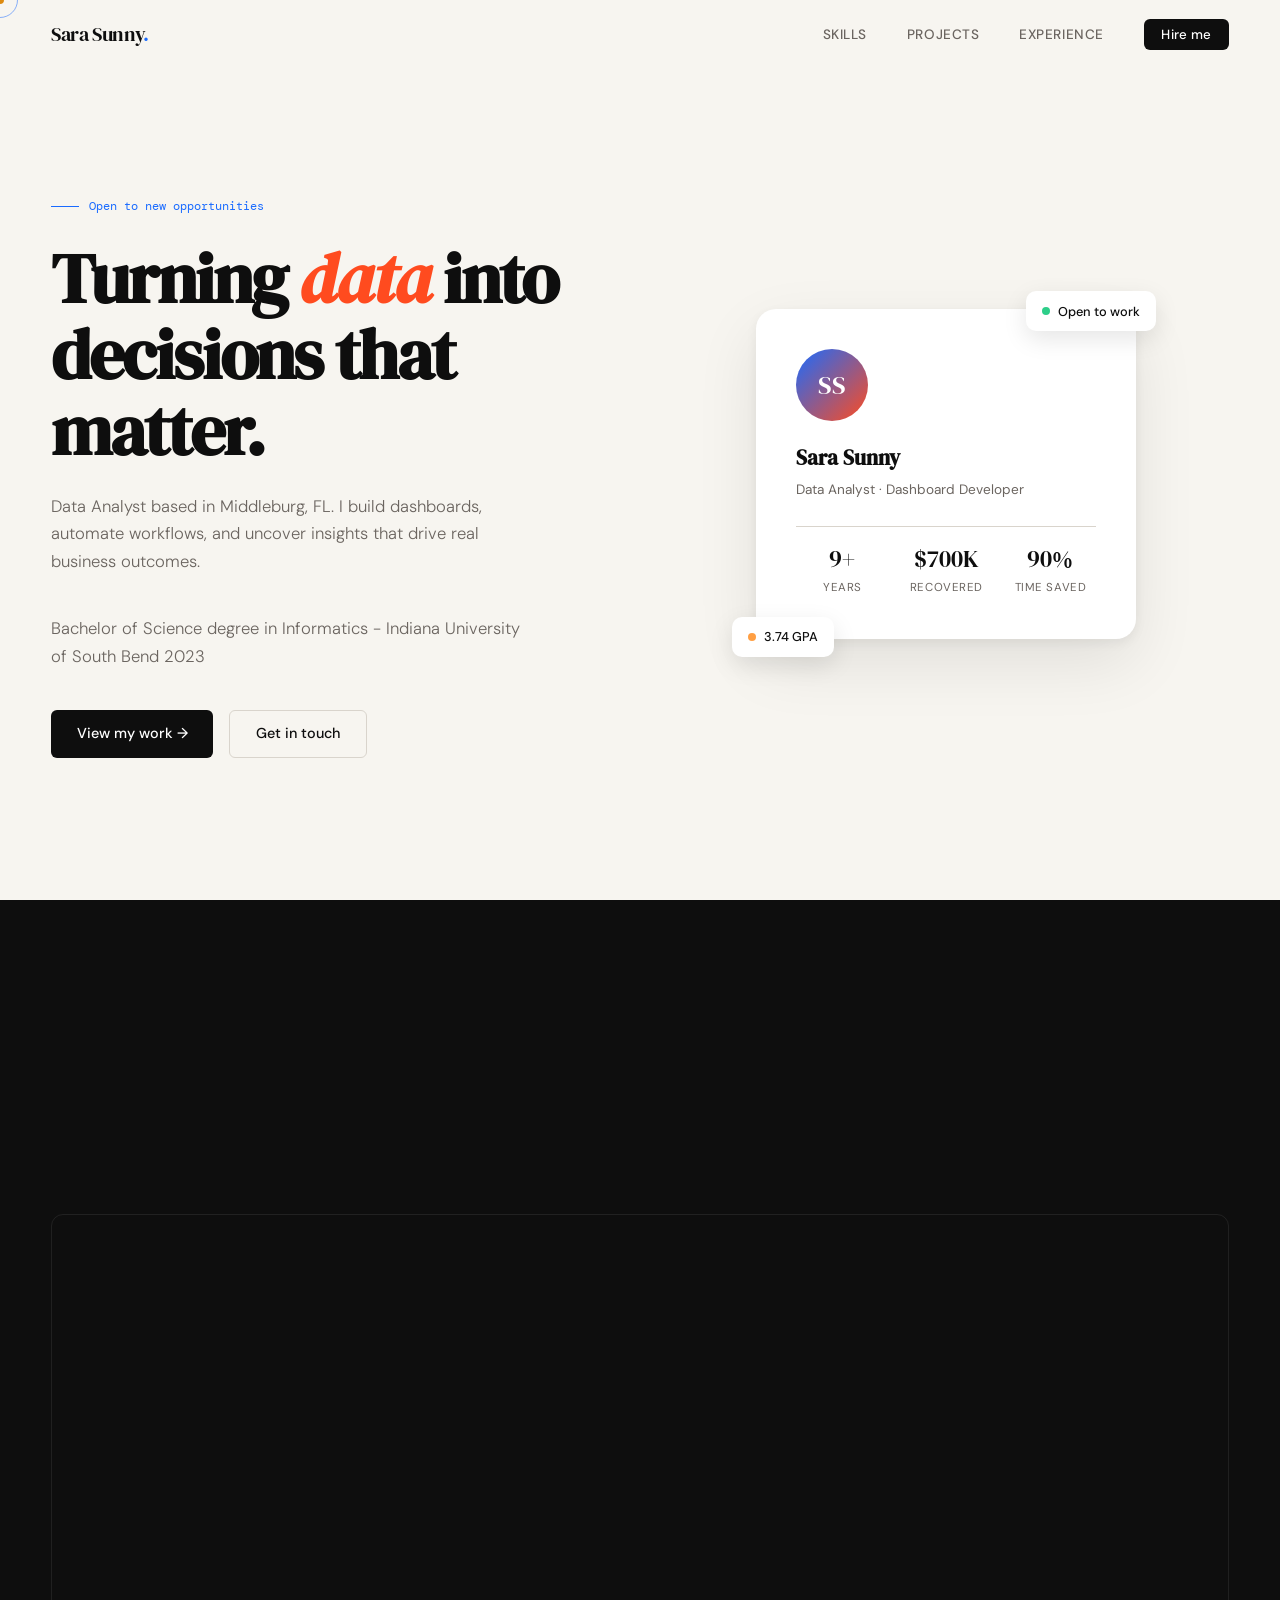
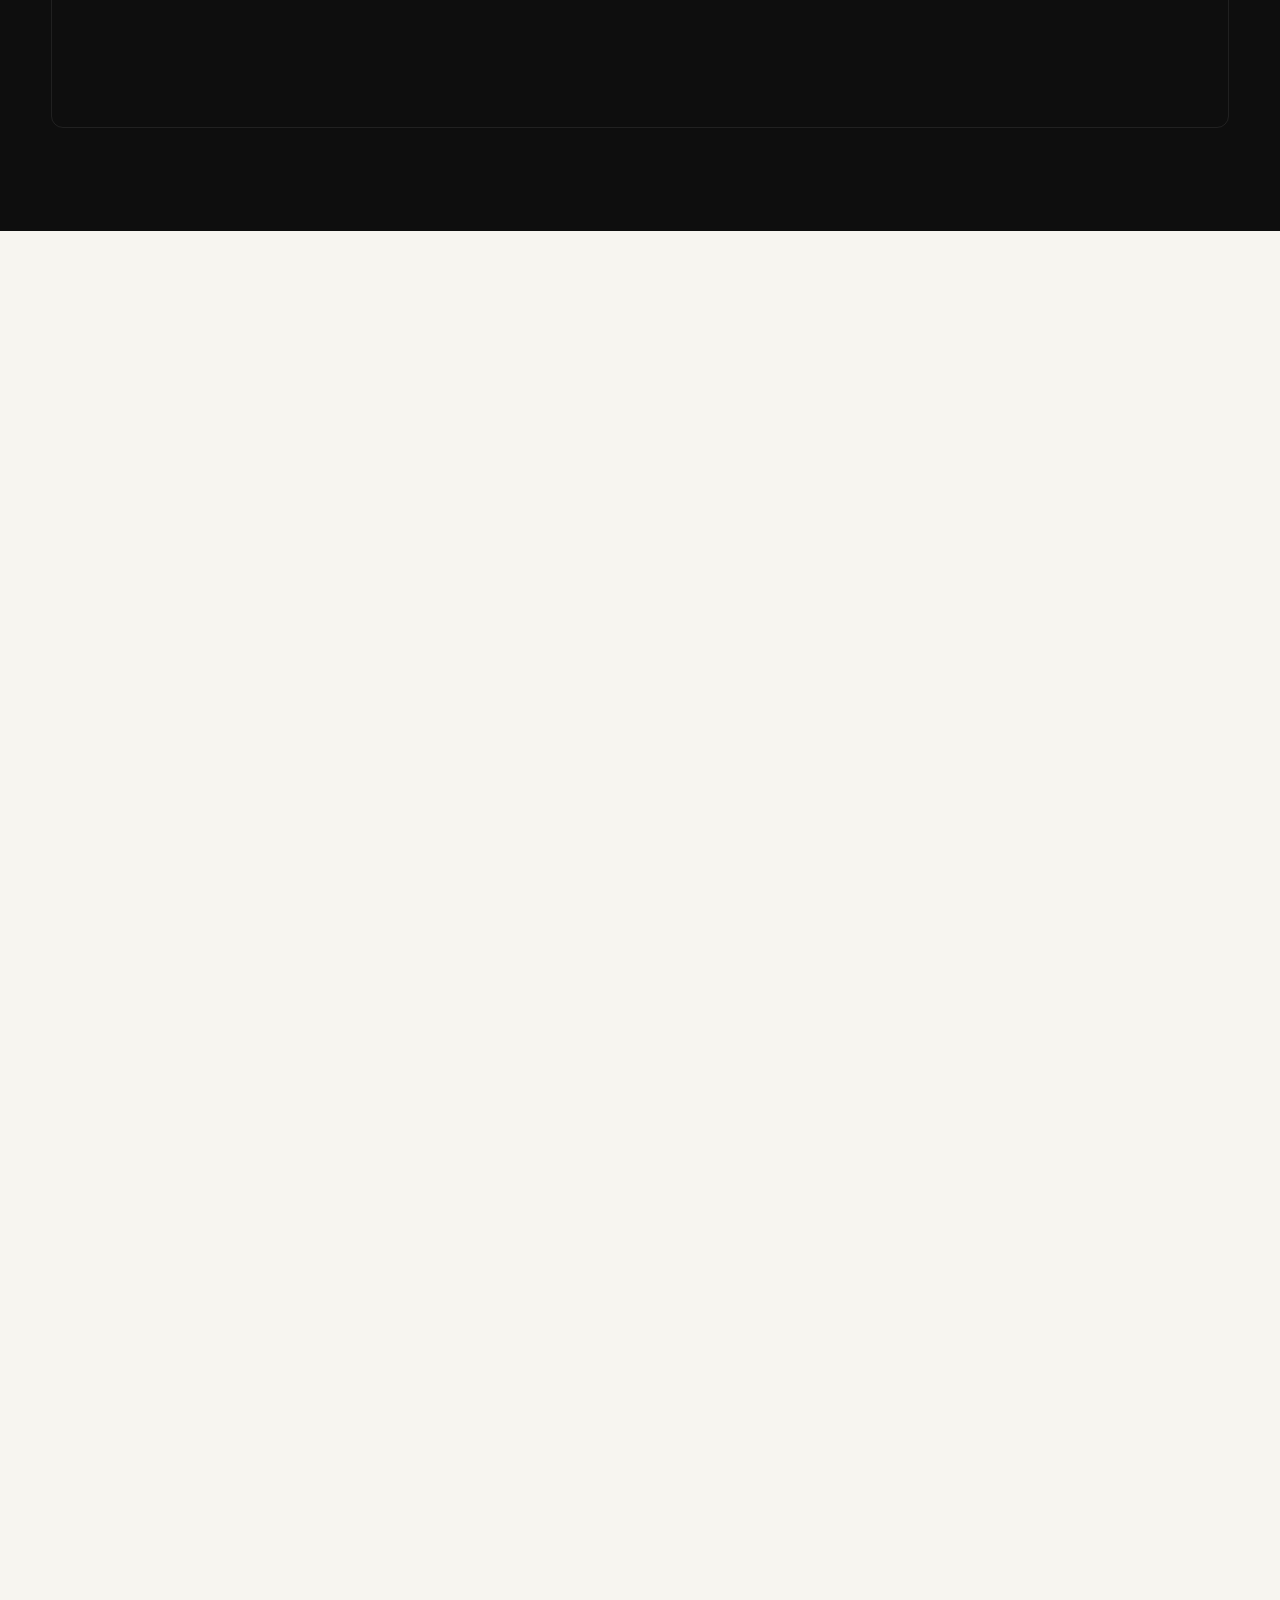
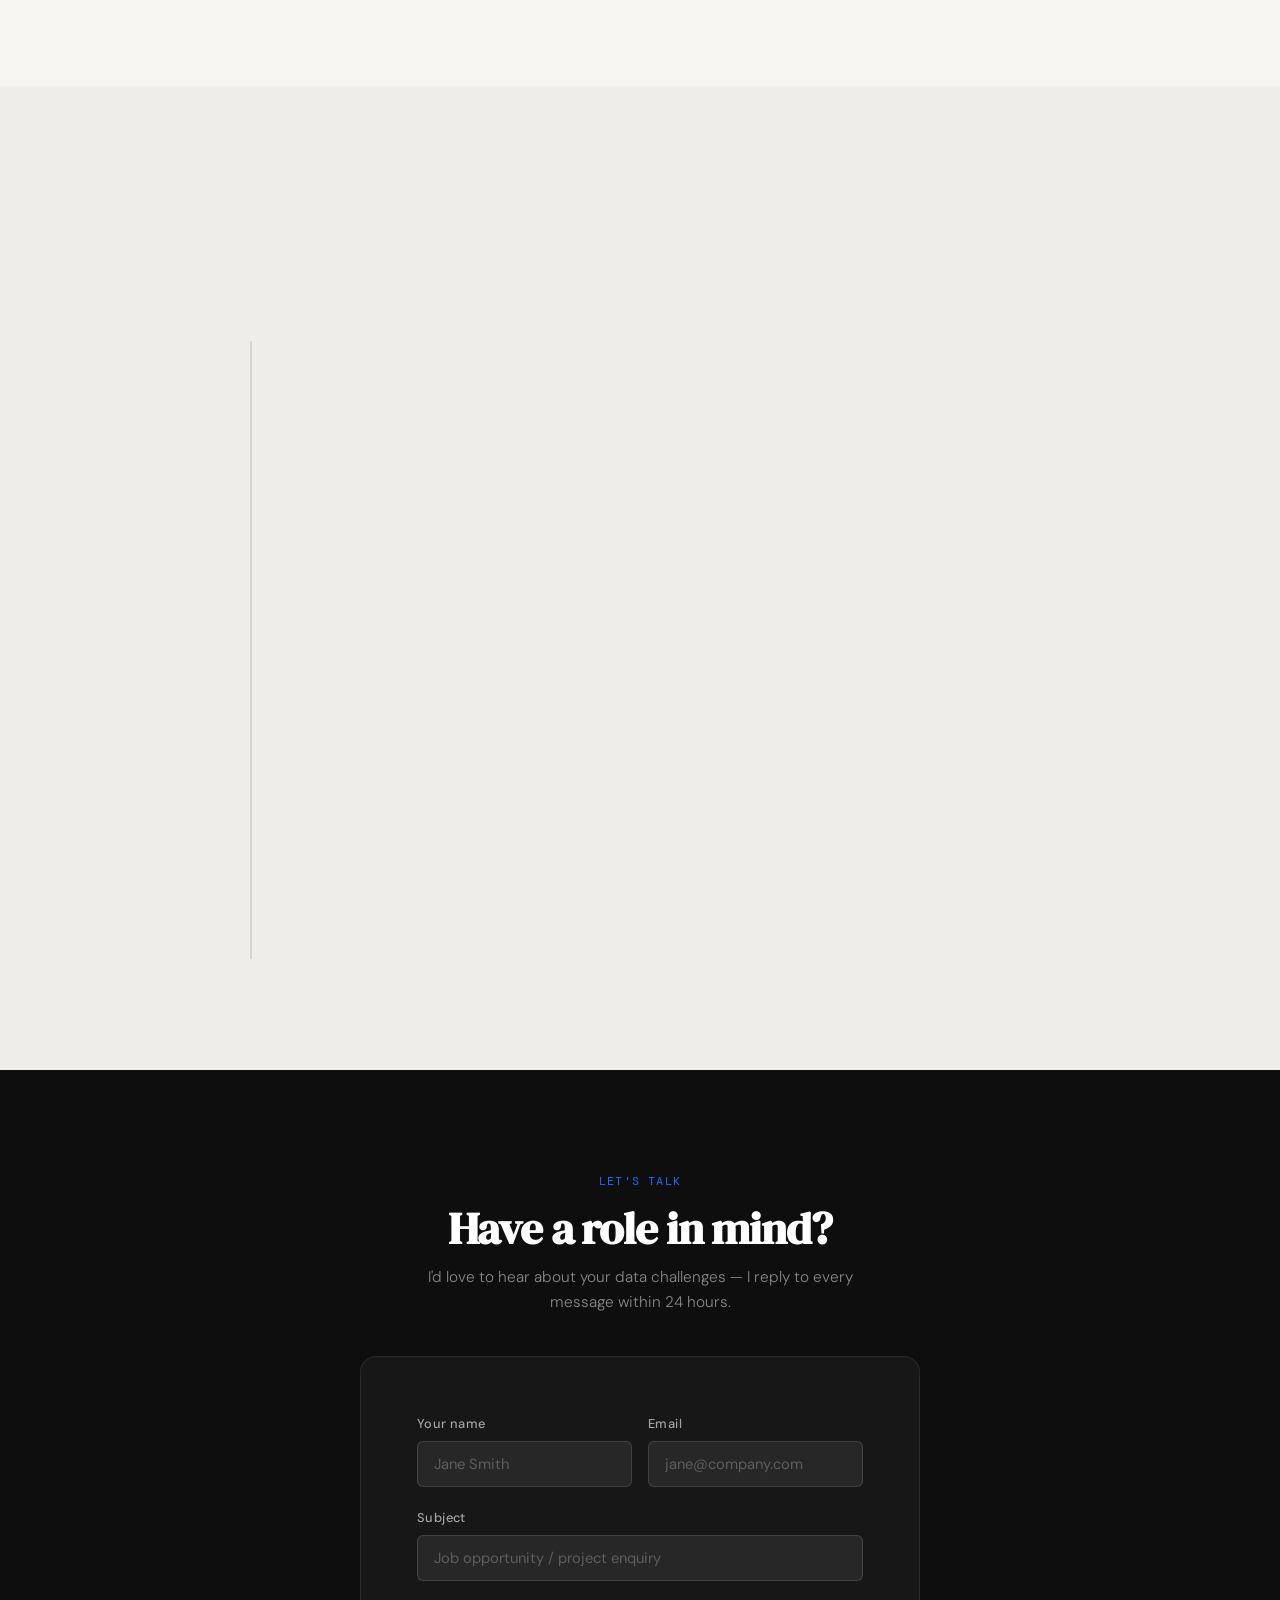
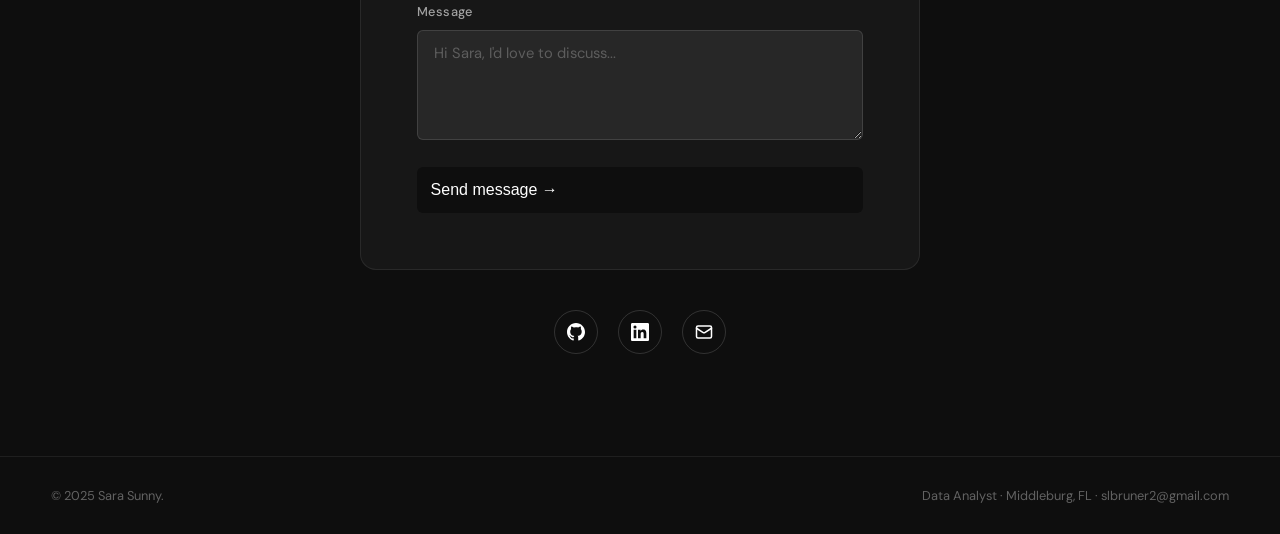
==== commit 28c8d964: "Remove AI chatbot widget and scripts Removed AI chatbot widget and related scripts from the HTML." ====
--- a/index.html
+++ b/index.html
@@ -103,7 +103,6 @@
           Data Analyst based in Middleburg, FL. I build dashboards,
           automate workflows, and uncover insights that drive real business outcomes.
         </p>
-
         <p class="hero-desc">
           Bachelor of Science degree in Informatics - Indiana University of South Bend 2023
         </p>
@@ -345,10 +344,12 @@
      EXPERIENCE SECTION
      Vertical timeline. A pseudo-element on .timeline draws the
      connecting line. Each .timeline-dot highlights on hover.
+     Add or remove .timeline-item blocks to update your career.
 ============================================================ -->
 <section id="experience" aria-labelledby="experience-heading">
   <div class="container" style="max-width: min(780px, 92vw);">
 
+    <!-- Section header -->
     <div class="section-head reveal">
       <p class="section-label">Career</p>
       <h2 id="experience-heading">Experience</h2>
@@ -356,6 +357,7 @@
 
     <div class="timeline">
 
+      <!-- Timeline entry 1 — most recent first -->
       <div class="timeline-item reveal">
         <div class="timeline-dot"></div>
         <p class="timeline-date">02/2022 — Present</p>
@@ -365,10 +367,11 @@
         </div>
         <p class="timeline-desc">Transformed and analyzed high-volume Warranty Claim Data to pinpoint inefficiencies. Built Power BI dashboards for real-time stakeholder visibility. Developed VBA macros cutting processing time by 90%. Drove $700K in financial recovery during a single recall campaign through rigorous expense auditing.</p>
         <div class="tech-pills">
-          <span class="pill">Power BI</span><span class="pill">VBA</span><span class="pill">DAX</span><span class="pill">Recall Logistics</span><span class="pill">Salesforce</span><span class="pill">Excel</span>
-        </div>
-      </div>
-
+          <span class="pill">Power BI</span><span class="pill">VBA</span><span class="pill">DAX</span><span class="pill">Recall Logistics</span><span class="pill">Salesforce</span><span class="pill">VBA</span><span class="pill">Excel</span>
+        </div>
+      </div>
+
+      <!-- Timeline entry 2 -->
       <div class="timeline-item reveal reveal-delay-1">
         <div class="timeline-dot"></div>
         <p class="timeline-date">03/2016 — 03/2022</p>
@@ -382,6 +385,7 @@
         </div>
       </div>
 
+      <!-- Timeline entry 3 -->
       <div class="timeline-item reveal reveal-delay-2">
         <div class="timeline-dot"></div>
         <p class="timeline-date">06/2013 — 02/2016</p>
@@ -415,7 +419,9 @@
     <h2 id="contact-heading">Have a role in mind?</h2>
     <p class="section-intro">I'd love to hear about your data challenges — I reply to every message within 24 hours.</p>
 
+    <!-- Contact form card -->
     <div class="contact-form">
+
       <div class="form-row">
         <div class="field">
           <label for="name">Your name</label>
@@ -426,29 +432,41 @@
           <input type="email" id="email" placeholder="jane@company.com" autocomplete="email" />
         </div>
       </div>
+
       <div class="field">
         <label for="subject">Subject</label>
         <input type="text" id="subject" placeholder="Job opportunity / project enquiry" />
       </div>
+
       <div class="field">
         <label for="message">Message</label>
         <textarea id="message" placeholder="Hi Sara, I'd love to discuss..."></textarea>
       </div>
+
       <button class="btn btn-primary form-submit" id="sendBtn" type="button">Send message →</button>
       <p class="form-msg" id="formMsg">✓ Message sent — I'll be in touch shortly!</p>
+
     </div>
     <!-- /contact-form -->
 
+    <!-- Social icon links -->
     <div class="social-row" aria-label="Social links">
+
+      <!-- GitHub -->
       <a href="https://github.com/ssunny264" class="social-link" aria-label="GitHub" target="_blank" rel="noopener">
         <svg width="18" height="18" viewBox="0 0 24 24" fill="currentColor"><path d="M12 0C5.37 0 0 5.37 0 12c0 5.3 3.44 9.8 8.2 11.38.6.1.82-.26.82-.58v-2.17c-3.34.73-4.04-1.61-4.04-1.61-.55-1.38-1.34-1.75-1.34-1.75-1.08-.74.08-.73.08-.73 1.2.09 1.83 1.23 1.83 1.23 1.07 1.83 2.8 1.3 3.48 1 .1-.78.42-1.3.76-1.6-2.67-.3-5.47-1.33-5.47-5.93 0-1.31.47-2.38 1.23-3.22-.12-.3-.53-1.52.12-3.18 0 0 1-.32 3.3 1.23a11.5 11.5 0 0 1 3-.4c1.02 0 2.04.13 3 .4 2.28-1.55 3.28-1.23 3.28-1.23.66 1.66.25 2.88.12 3.18.77.84 1.23 1.91 1.23 3.22 0 4.61-2.8 5.63-5.48 5.92.43.37.82 1.1.82 2.22v3.29c0 .32.22.69.83.57C20.57 21.8 24 17.3 24 12c0-6.63-5.37-12-12-12z"/></svg>
       </a>
+
+      <!-- LinkedIn -->
       <a href="https://www.linkedin.com/in/sara-sunny-ba2075230" class="social-link" aria-label="LinkedIn" target="_blank" rel="noopener">
         <svg width="18" height="18" viewBox="0 0 24 24" fill="currentColor"><path d="M20.45 20.45h-3.56V14.9c0-1.33-.02-3.04-1.85-3.04-1.85 0-2.14 1.45-2.14 2.95v5.64H9.35V9h3.41v1.56h.05c.48-.9 1.64-1.85 3.37-1.85 3.6 0 4.27 2.37 4.27 5.45v6.29zM5.34 7.43a2.06 2.06 0 1 1 0-4.12 2.06 2.06 0 0 1 0 4.12zM7.12 20.45H3.56V9h3.56v11.45zM22.23 0H1.77C.79 0 0 .77 0 1.72v20.56C0 23.23.79 24 1.77 24h20.46C23.2 24 24 23.23 24 22.28V1.72C24 .77 23.2 0 22.23 0z"/></svg>
       </a>
+
+      <!-- Email -->
       <a href="mailto:slbruner2@gmail.com" class="social-link" aria-label="Email">
         <svg width="18" height="18" viewBox="0 0 24 24" fill="none" stroke="currentColor" stroke-width="2" stroke-linecap="round" stroke-linejoin="round"><rect x="2" y="4" width="20" height="16" rx="2"/><path d="m22 7-8.97 5.7a1.94 1.94 0 0 1-2.06 0L2 7"/></svg>
       </a>
+
     </div>
     <!-- /social-row -->
 
@@ -459,6 +477,7 @@
 
 <!-- ============================================================
      FOOTER
+     Minimal two-column bar. Update the copyright name and year.
 ============================================================ -->
 <footer>
   <div class="container">
@@ -469,62 +488,6 @@
 
 
 <!-- ============================================================
-     AI CHATBOT WIDGET
-     Fixed to the bottom-right corner. Collapsed by default —
-     shows only a chat bubble button. Clicking it expands the
-     full chat panel. The bot knows about Sara's background and
-     can answer questions from visitors. Powered by the
-     Anthropic API via script.js.
-============================================================ -->
-
-<!-- Collapsed trigger button — always visible bottom-right -->
-<button class="chat-bubble" id="chatBubble" aria-label="Chat with Sara's AI assistant">
-  <svg class="chat-icon-open" width="24" height="24" viewBox="0 0 24 24" fill="none" stroke="currentColor" stroke-width="2" stroke-linecap="round" stroke-linejoin="round">
-    <path d="M21 15a2 2 0 0 1-2 2H7l-4 4V5a2 2 0 0 1 2-2h14a2 2 0 0 1 2 2z"/>
-  </svg>
-  <svg class="chat-icon-close" width="24" height="24" viewBox="0 0 24 24" fill="none" stroke="currentColor" stroke-width="2" stroke-linecap="round" stroke-linejoin="round">
-    <line x1="18" y1="6" x2="6" y2="18"/><line x1="6" y1="6" x2="18" y2="18"/>
-  </svg>
-  <span class="chat-badge" id="chatBadge">1</span>
-</button>
-
-<!-- Expanded chat panel -->
-<div class="chat-panel" id="chatPanel" role="dialog" aria-label="Chat with Sara's AI assistant" aria-hidden="true">
-
-  <div class="chat-header">
-    <div class="chat-header-avatar">SS</div>
-    <div class="chat-header-info">
-      <strong>Sara's Assistant</strong>
-      <span>Ask me anything about Sara</span>
-    </div>
-    <button class="chat-close-btn" id="chatCloseBtn" aria-label="Close chat">
-      <svg width="16" height="16" viewBox="0 0 24 24" fill="none" stroke="currentColor" stroke-width="2.5" stroke-linecap="round"><line x1="18" y1="6" x2="6" y2="18"/><line x1="6" y1="6" x2="18" y2="18"/></svg>
-    </button>
-  </div>
-
-  <div class="chat-messages" id="chatMessages"></div>
-
-  <div class="chat-chips" id="chatChips">
-    <button class="chip" data-msg="What are Sara's top skills?">Top skills</button>
-    <button class="chip" data-msg="Tell me about Sara's work experience.">Experience</button>
-    <button class="chip" data-msg="What projects has Sara worked on?">Projects</button>
-    <button class="chip" data-msg="Is Sara available for hire?">Availability</button>
-  </div>
-
-  <div class="chat-input-row">
-    <input type="text" class="chat-input" id="chatInput" placeholder="Ask about Sara's experience…" autocomplete="off" maxlength="300" />
-    <button class="chat-send-btn" id="chatSendBtn" aria-label="Send message">
-      <svg width="18" height="18" viewBox="0 0 24 24" fill="none" stroke="currentColor" stroke-width="2.5" stroke-linecap="round" stroke-linejoin="round">
-        <line x1="22" y1="2" x2="11" y2="13"/><polygon points="22 2 15 22 11 13 2 9 22 2"/>
-      </svg>
-    </button>
-  </div>
-
-</div>
-<!-- /chatbot widget -->
-
-
-<!-- ============================================================
      SCRIPTS
      Loaded at the end of <body> so the DOM is ready.
 ============================================================ -->
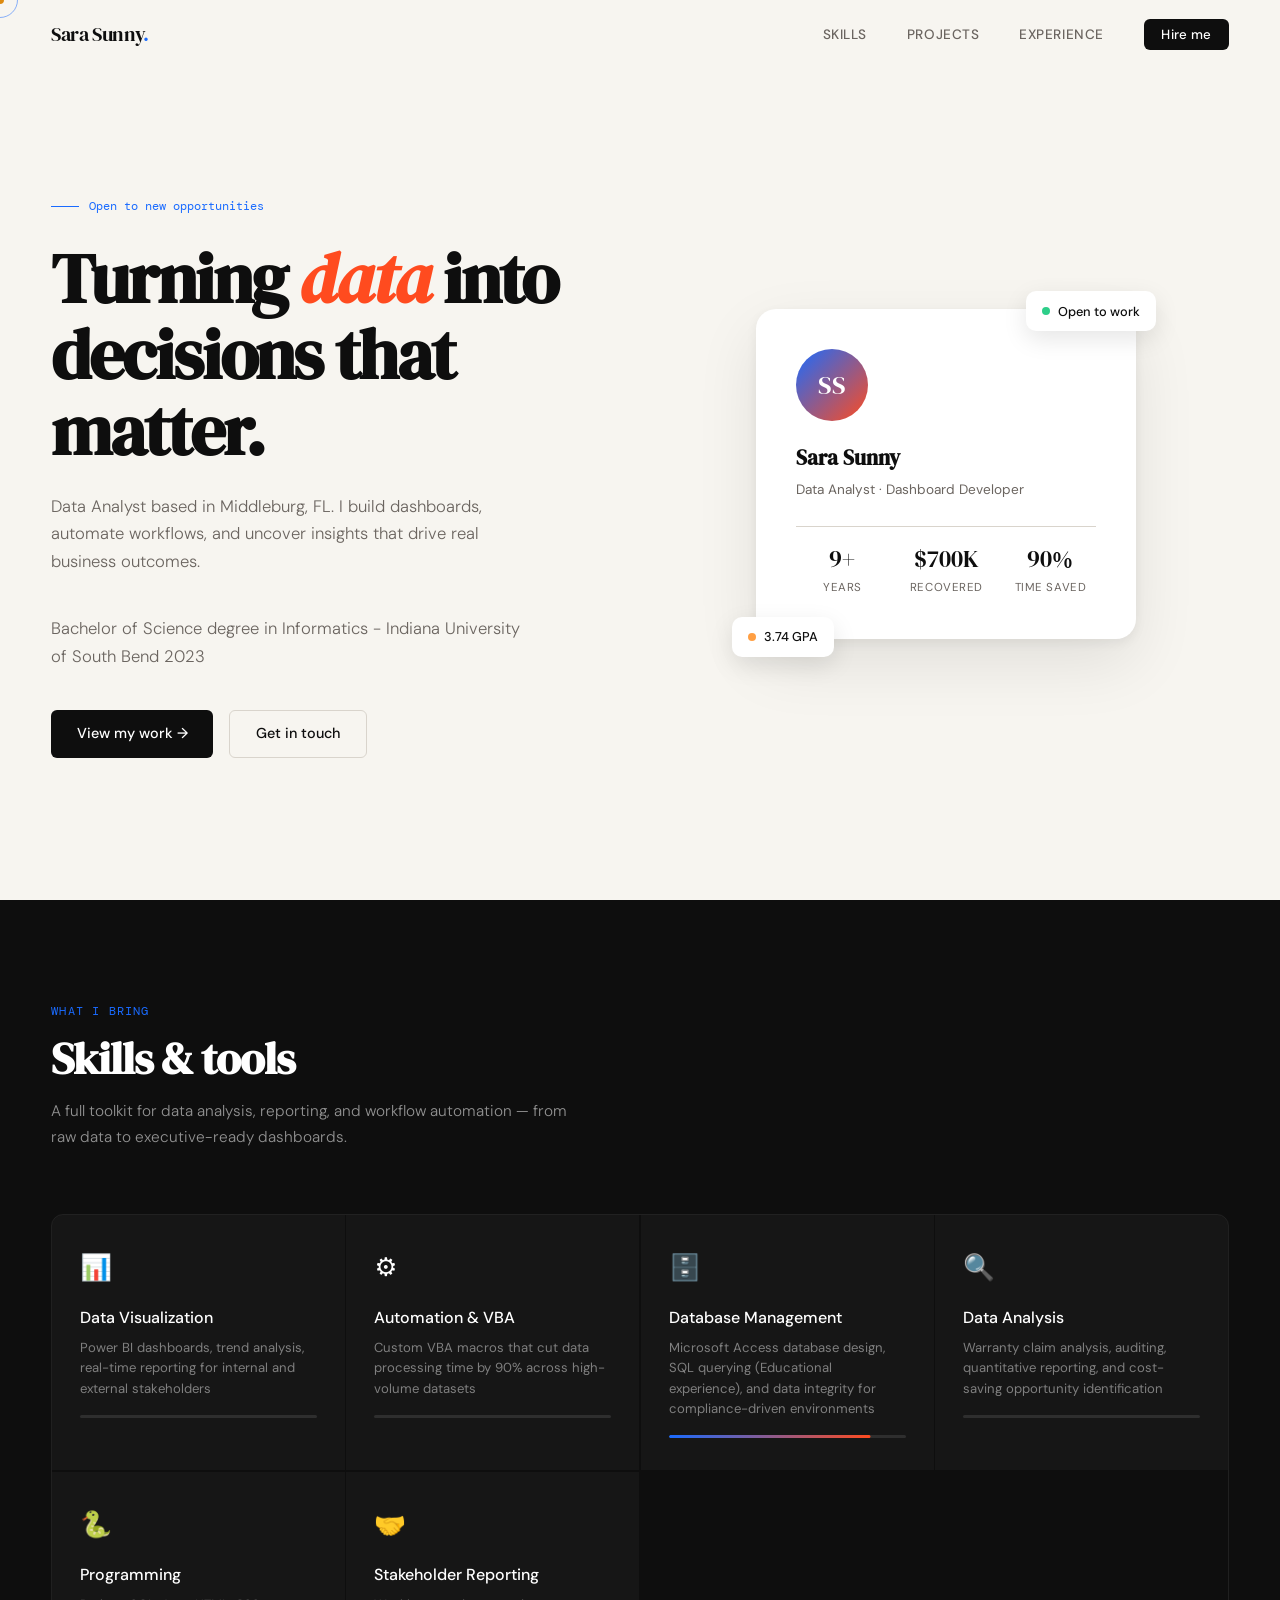
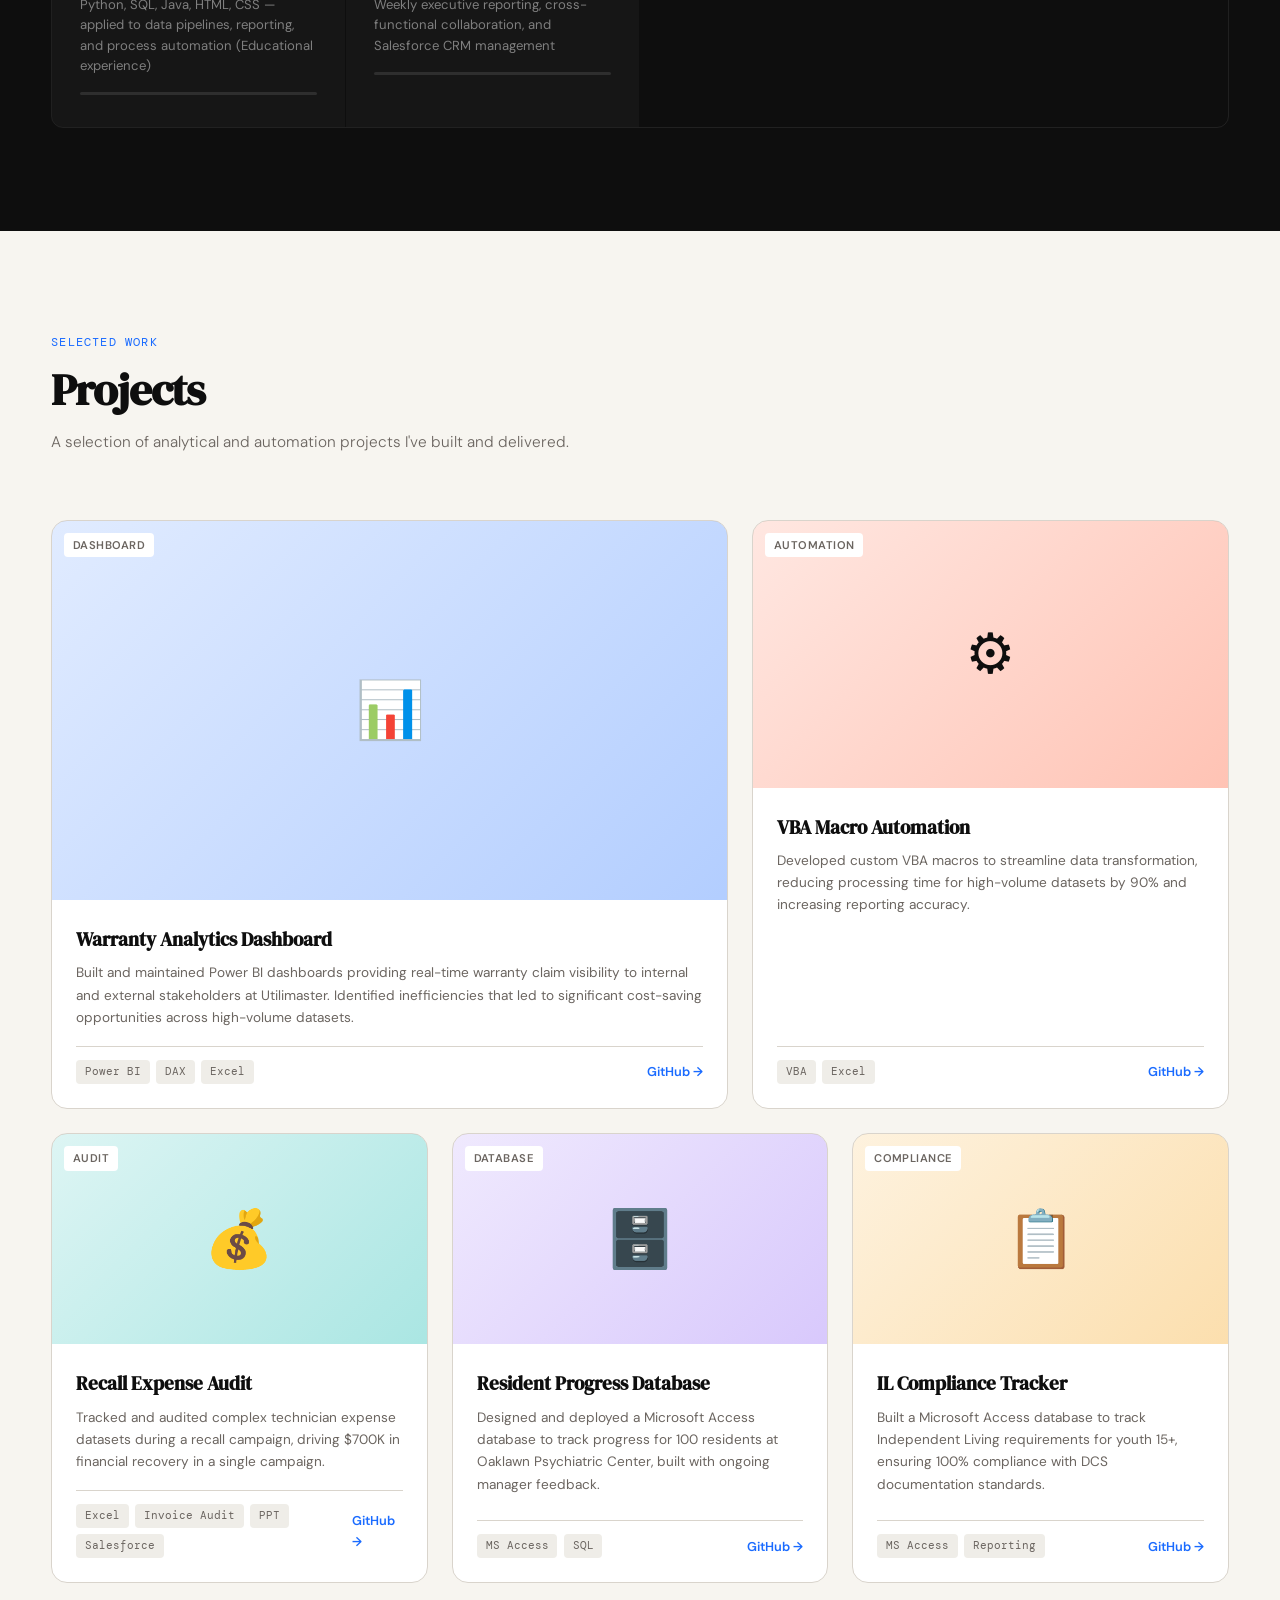
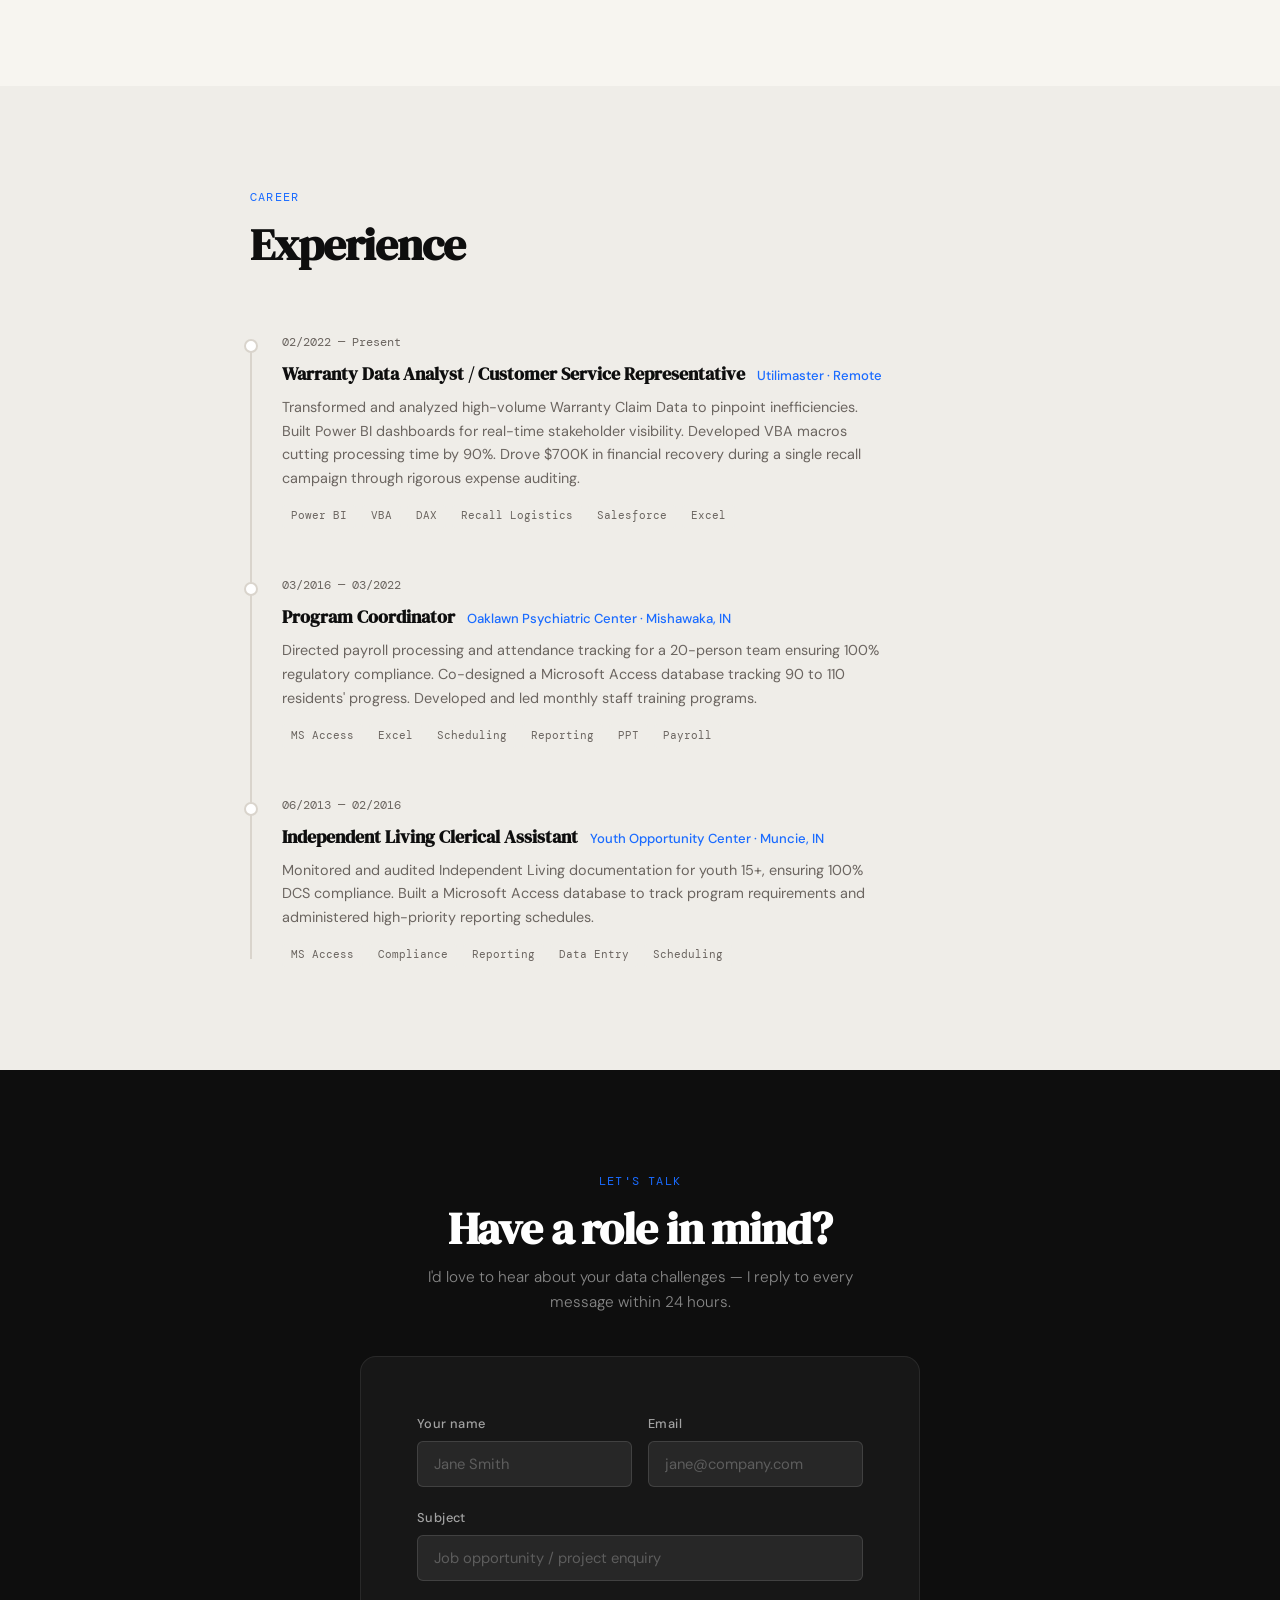
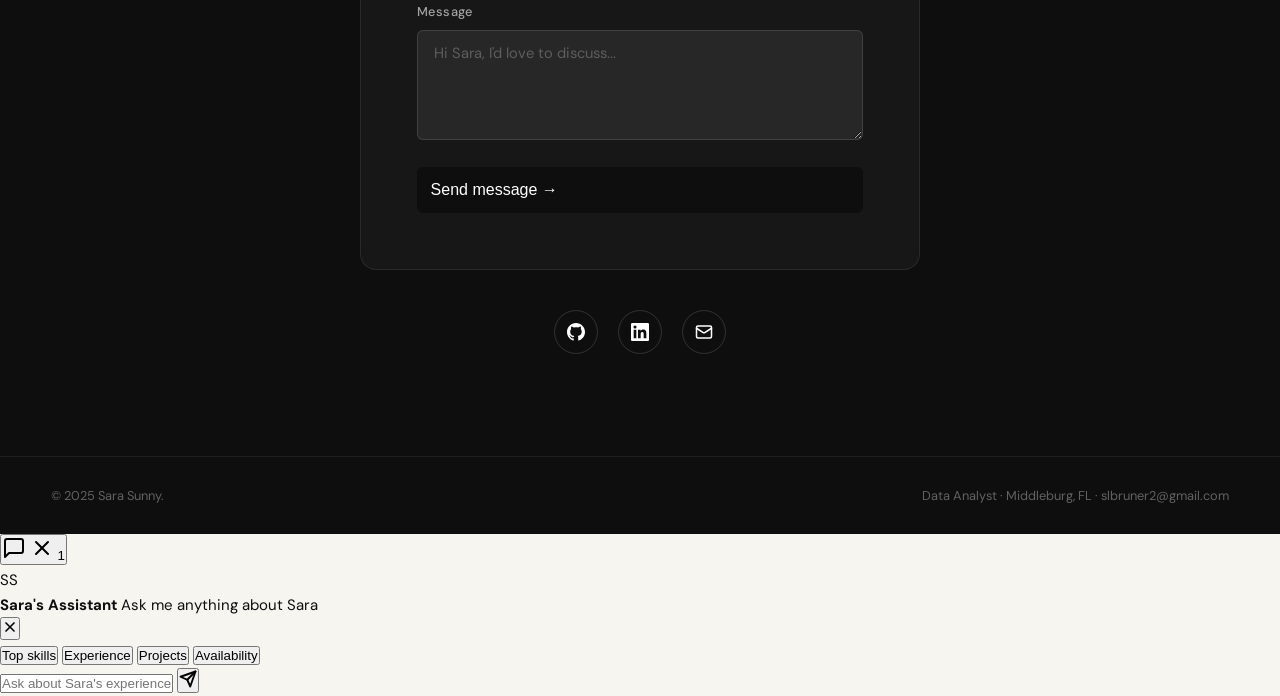
==== commit d1d7190a: "Implement AI chatbot widget in index.html Added an AI chatbot widget for user interaction." ====
--- a/index.html
+++ b/index.html
@@ -103,6 +103,7 @@
           Data Analyst based in Middleburg, FL. I build dashboards,
           automate workflows, and uncover insights that drive real business outcomes.
         </p>
+
         <p class="hero-desc">
           Bachelor of Science degree in Informatics - Indiana University of South Bend 2023
         </p>
@@ -344,12 +345,10 @@
      EXPERIENCE SECTION
      Vertical timeline. A pseudo-element on .timeline draws the
      connecting line. Each .timeline-dot highlights on hover.
-     Add or remove .timeline-item blocks to update your career.
 ============================================================ -->
 <section id="experience" aria-labelledby="experience-heading">
   <div class="container" style="max-width: min(780px, 92vw);">
 
-    <!-- Section header -->
     <div class="section-head reveal">
       <p class="section-label">Career</p>
       <h2 id="experience-heading">Experience</h2>
@@ -357,7 +356,6 @@
 
     <div class="timeline">
 
-      <!-- Timeline entry 1 — most recent first -->
       <div class="timeline-item reveal">
         <div class="timeline-dot"></div>
         <p class="timeline-date">02/2022 — Present</p>
@@ -367,11 +365,10 @@
         </div>
         <p class="timeline-desc">Transformed and analyzed high-volume Warranty Claim Data to pinpoint inefficiencies. Built Power BI dashboards for real-time stakeholder visibility. Developed VBA macros cutting processing time by 90%. Drove $700K in financial recovery during a single recall campaign through rigorous expense auditing.</p>
         <div class="tech-pills">
-          <span class="pill">Power BI</span><span class="pill">VBA</span><span class="pill">DAX</span><span class="pill">Recall Logistics</span><span class="pill">Salesforce</span><span class="pill">VBA</span><span class="pill">Excel</span>
-        </div>
-      </div>
-
-      <!-- Timeline entry 2 -->
+          <span class="pill">Power BI</span><span class="pill">VBA</span><span class="pill">DAX</span><span class="pill">Recall Logistics</span><span class="pill">Salesforce</span><span class="pill">Excel</span>
+        </div>
+      </div>
+
       <div class="timeline-item reveal reveal-delay-1">
         <div class="timeline-dot"></div>
         <p class="timeline-date">03/2016 — 03/2022</p>
@@ -385,7 +382,6 @@
         </div>
       </div>
 
-      <!-- Timeline entry 3 -->
       <div class="timeline-item reveal reveal-delay-2">
         <div class="timeline-dot"></div>
         <p class="timeline-date">06/2013 — 02/2016</p>
@@ -419,9 +415,7 @@
     <h2 id="contact-heading">Have a role in mind?</h2>
     <p class="section-intro">I'd love to hear about your data challenges — I reply to every message within 24 hours.</p>
 
-    <!-- Contact form card -->
     <div class="contact-form">
-
       <div class="form-row">
         <div class="field">
           <label for="name">Your name</label>
@@ -432,41 +426,29 @@
           <input type="email" id="email" placeholder="jane@company.com" autocomplete="email" />
         </div>
       </div>
-
       <div class="field">
         <label for="subject">Subject</label>
         <input type="text" id="subject" placeholder="Job opportunity / project enquiry" />
       </div>
-
       <div class="field">
         <label for="message">Message</label>
         <textarea id="message" placeholder="Hi Sara, I'd love to discuss..."></textarea>
       </div>
-
       <button class="btn btn-primary form-submit" id="sendBtn" type="button">Send message →</button>
       <p class="form-msg" id="formMsg">✓ Message sent — I'll be in touch shortly!</p>
-
     </div>
     <!-- /contact-form -->
 
-    <!-- Social icon links -->
     <div class="social-row" aria-label="Social links">
-
-      <!-- GitHub -->
       <a href="https://github.com/ssunny264" class="social-link" aria-label="GitHub" target="_blank" rel="noopener">
         <svg width="18" height="18" viewBox="0 0 24 24" fill="currentColor"><path d="M12 0C5.37 0 0 5.37 0 12c0 5.3 3.44 9.8 8.2 11.38.6.1.82-.26.82-.58v-2.17c-3.34.73-4.04-1.61-4.04-1.61-.55-1.38-1.34-1.75-1.34-1.75-1.08-.74.08-.73.08-.73 1.2.09 1.83 1.23 1.83 1.23 1.07 1.83 2.8 1.3 3.48 1 .1-.78.42-1.3.76-1.6-2.67-.3-5.47-1.33-5.47-5.93 0-1.31.47-2.38 1.23-3.22-.12-.3-.53-1.52.12-3.18 0 0 1-.32 3.3 1.23a11.5 11.5 0 0 1 3-.4c1.02 0 2.04.13 3 .4 2.28-1.55 3.28-1.23 3.28-1.23.66 1.66.25 2.88.12 3.18.77.84 1.23 1.91 1.23 3.22 0 4.61-2.8 5.63-5.48 5.92.43.37.82 1.1.82 2.22v3.29c0 .32.22.69.83.57C20.57 21.8 24 17.3 24 12c0-6.63-5.37-12-12-12z"/></svg>
       </a>
-
-      <!-- LinkedIn -->
       <a href="https://www.linkedin.com/in/sara-sunny-ba2075230" class="social-link" aria-label="LinkedIn" target="_blank" rel="noopener">
         <svg width="18" height="18" viewBox="0 0 24 24" fill="currentColor"><path d="M20.45 20.45h-3.56V14.9c0-1.33-.02-3.04-1.85-3.04-1.85 0-2.14 1.45-2.14 2.95v5.64H9.35V9h3.41v1.56h.05c.48-.9 1.64-1.85 3.37-1.85 3.6 0 4.27 2.37 4.27 5.45v6.29zM5.34 7.43a2.06 2.06 0 1 1 0-4.12 2.06 2.06 0 0 1 0 4.12zM7.12 20.45H3.56V9h3.56v11.45zM22.23 0H1.77C.79 0 0 .77 0 1.72v20.56C0 23.23.79 24 1.77 24h20.46C23.2 24 24 23.23 24 22.28V1.72C24 .77 23.2 0 22.23 0z"/></svg>
       </a>
-
-      <!-- Email -->
       <a href="mailto:slbruner2@gmail.com" class="social-link" aria-label="Email">
         <svg width="18" height="18" viewBox="0 0 24 24" fill="none" stroke="currentColor" stroke-width="2" stroke-linecap="round" stroke-linejoin="round"><rect x="2" y="4" width="20" height="16" rx="2"/><path d="m22 7-8.97 5.7a1.94 1.94 0 0 1-2.06 0L2 7"/></svg>
       </a>
-
     </div>
     <!-- /social-row -->
 
@@ -477,7 +459,6 @@
 
 <!-- ============================================================
      FOOTER
-     Minimal two-column bar. Update the copyright name and year.
 ============================================================ -->
 <footer>
   <div class="container">
@@ -488,6 +469,62 @@
 
 
 <!-- ============================================================
+     AI CHATBOT WIDGET
+     Fixed to the bottom-right corner. Collapsed by default —
+     shows only a chat bubble button. Clicking it expands the
+     full chat panel. The bot knows about Sara's background and
+     can answer questions from visitors. Powered by the
+     Anthropic API via script.js.
+============================================================ -->
+
+<!-- Collapsed trigger button — always visible bottom-right -->
+<button class="chat-bubble" id="chatBubble" aria-label="Chat with Sara's AI assistant">
+  <svg class="chat-icon-open" width="24" height="24" viewBox="0 0 24 24" fill="none" stroke="currentColor" stroke-width="2" stroke-linecap="round" stroke-linejoin="round">
+    <path d="M21 15a2 2 0 0 1-2 2H7l-4 4V5a2 2 0 0 1 2-2h14a2 2 0 0 1 2 2z"/>
+  </svg>
+  <svg class="chat-icon-close" width="24" height="24" viewBox="0 0 24 24" fill="none" stroke="currentColor" stroke-width="2" stroke-linecap="round" stroke-linejoin="round">
+    <line x1="18" y1="6" x2="6" y2="18"/><line x1="6" y1="6" x2="18" y2="18"/>
+  </svg>
+  <span class="chat-badge" id="chatBadge">1</span>
+</button>
+
+<!-- Expanded chat panel -->
+<div class="chat-panel" id="chatPanel" role="dialog" aria-label="Chat with Sara's AI assistant" aria-hidden="true">
+
+  <div class="chat-header">
+    <div class="chat-header-avatar">SS</div>
+    <div class="chat-header-info">
+      <strong>Sara's Assistant</strong>
+      <span>Ask me anything about Sara</span>
+    </div>
+    <button class="chat-close-btn" id="chatCloseBtn" aria-label="Close chat">
+      <svg width="16" height="16" viewBox="0 0 24 24" fill="none" stroke="currentColor" stroke-width="2.5" stroke-linecap="round"><line x1="18" y1="6" x2="6" y2="18"/><line x1="6" y1="6" x2="18" y2="18"/></svg>
+    </button>
+  </div>
+
+  <div class="chat-messages" id="chatMessages"></div>
+
+  <div class="chat-chips" id="chatChips">
+    <button class="chip" data-msg="What are Sara's top skills?">Top skills</button>
+    <button class="chip" data-msg="Tell me about Sara's work experience.">Experience</button>
+    <button class="chip" data-msg="What projects has Sara worked on?">Projects</button>
+    <button class="chip" data-msg="Is Sara available for hire?">Availability</button>
+  </div>
+
+  <div class="chat-input-row">
+    <input type="text" class="chat-input" id="chatInput" placeholder="Ask about Sara's experience…" autocomplete="off" maxlength="300" />
+    <button class="chat-send-btn" id="chatSendBtn" aria-label="Send message">
+      <svg width="18" height="18" viewBox="0 0 24 24" fill="none" stroke="currentColor" stroke-width="2.5" stroke-linecap="round" stroke-linejoin="round">
+        <line x1="22" y1="2" x2="11" y2="13"/><polygon points="22 2 15 22 11 13 2 9 22 2"/>
+      </svg>
+    </button>
+  </div>
+
+</div>
+<!-- /chatbot widget -->
+
+
+<!-- ============================================================
      SCRIPTS
      Loaded at the end of <body> so the DOM is ready.
 ============================================================ -->
--- a/styles.css
+++ b/styles.css
@@ -993,247 +993,3 @@
   /* Reveal elements skip the fade-in and appear immediately */
   .reveal { opacity: 1; transform: none; }
 }
-
-
-/* ============================================================
-   17. AI CHATBOT WIDGET
-   Fixed bottom-right corner. Two states:
-     - Collapsed: only the bubble button is visible
-     - Expanded:  the full chat panel slides up above the bubble
-   The panel is hidden by default (transform + opacity) and
-   transitions in when .open is added by script.js.
-============================================================ */
-
-/* ── Bubble trigger button ── */
-.chat-bubble {
-  position: fixed;
-  bottom: 1.75rem;
-  right: 1.75rem;
-  z-index: 500;
-  width: 56px; height: 56px;
-  border-radius: 50%;
-  background: var(--accent);
-  color: var(--white);
-  border: none;
-  cursor: pointer;
-  display: flex; align-items: center; justify-content: center;
-  box-shadow: 0 8px 24px rgba(26, 107, 255, 0.4);
-  transition: transform 0.2s, box-shadow 0.2s, background 0.2s;
-}
-.chat-bubble:hover {
-  transform: scale(1.08);
-  box-shadow: 0 12px 32px rgba(26, 107, 255, 0.5);
-}
-
-/* Toggle which icon shows based on open state */
-.chat-bubble .chat-icon-close { display: none; }
-.chat-bubble.open .chat-icon-open  { display: none; }
-.chat-bubble.open .chat-icon-close { display: block; }
-
-/* Notification badge — hidden once chat is opened */
-.chat-badge {
-  position: absolute;
-  top: -2px; right: -2px;
-  width: 18px; height: 18px;
-  border-radius: 50%;
-  background: var(--accent2);
-  color: var(--white);
-  font-size: 0.65rem;
-  font-weight: 700;
-  display: flex; align-items: center; justify-content: center;
-  border: 2px solid var(--white);
-  transition: opacity 0.2s, transform 0.2s;
-}
-.chat-badge.hidden {
-  opacity: 0;
-  transform: scale(0);
-  pointer-events: none;
-}
-
-/* ── Chat panel ── */
-.chat-panel {
-  position: fixed;
-  bottom: 5.5rem;   /* sits just above the bubble */
-  right: 1.75rem;
-  z-index: 499;
-  width: 360px;
-  max-height: 520px;
-  background: var(--white);
-  border-radius: 20px;
-  box-shadow: 0 24px 64px rgba(0,0,0,0.15), 0 4px 12px rgba(0,0,0,0.08);
-  display: flex; flex-direction: column;
-  overflow: hidden;
-  /* Hidden state — slides down and fades out */
-  opacity: 0;
-  transform: translateY(16px) scale(0.97);
-  pointer-events: none;
-  transition: opacity 0.25s ease, transform 0.25s ease;
-}
-/* Visible state — added by script.js */
-.chat-panel.open {
-  opacity: 1;
-  transform: translateY(0) scale(1);
-  pointer-events: all;
-}
-
-/* ── Panel header ── */
-.chat-header {
-  display: flex; align-items: center; gap: 0.75rem;
-  padding: 1rem 1.1rem;
-  background: var(--ink);
-  color: var(--white);
-  flex-shrink: 0;
-}
-.chat-header-avatar {
-  width: 36px; height: 36px;
-  border-radius: 50%;
-  background: linear-gradient(135deg, var(--accent), var(--accent2));
-  display: flex; align-items: center; justify-content: center;
-  font-family: var(--display);
-  font-size: 0.85rem;
-  color: var(--white);
-  flex-shrink: 0;
-}
-.chat-header-info {
-  display: flex; flex-direction: column; flex: 1;
-}
-.chat-header-info strong { font-size: 0.88rem; font-weight: 600; }
-.chat-header-info span   { font-size: 0.72rem; color: rgba(255,255,255,0.5); }
-
-/* Close button inside the header */
-.chat-close-btn {
-  background: none; border: none; cursor: pointer;
-  color: rgba(255,255,255,0.5);
-  display: flex; align-items: center; justify-content: center;
-  padding: 0.25rem;
-  border-radius: 4px;
-  transition: color 0.15s;
-}
-.chat-close-btn:hover { color: var(--white); }
-
-/* ── Message thread ── */
-.chat-messages {
-  flex: 1;
-  overflow-y: auto;
-  padding: 1rem;
-  display: flex; flex-direction: column; gap: 0.65rem;
-  scroll-behavior: smooth;
-}
-/* Thin scrollbar inside the message window */
-.chat-messages::-webkit-scrollbar { width: 4px; }
-.chat-messages::-webkit-scrollbar-thumb { background: var(--rule); border-radius: 2px; }
-
-/* Individual message bubbles */
-.chat-msg {
-  max-width: 82%;
-  padding: 0.6rem 0.85rem;
-  border-radius: 14px;
-  font-size: 0.84rem;
-  line-height: 1.5;
-  word-break: break-word;
-}
-/* Bot messages — left-aligned, light background */
-.chat-msg.bot {
-  background: var(--card-bg);
-  color: var(--ink);
-  border-bottom-left-radius: 4px;
-  align-self: flex-start;
-}
-/* User messages — right-aligned, accent background */
-.chat-msg.user {
-  background: var(--accent);
-  color: var(--white);
-  border-bottom-right-radius: 4px;
-  align-self: flex-end;
-}
-/* Animated typing dots shown while bot is thinking */
-.chat-msg.typing {
-  background: var(--card-bg);
-  align-self: flex-start;
-  display: flex; align-items: center; gap: 4px;
-  padding: 0.75rem 1rem;
-}
-.chat-msg.typing span {
-  width: 6px; height: 6px;
-  border-radius: 50%;
-  background: var(--mid);
-  animation: typingDot 1.2s ease-in-out infinite;
-  display: block;
-}
-.chat-msg.typing span:nth-child(2) { animation-delay: 0.2s; }
-.chat-msg.typing span:nth-child(3) { animation-delay: 0.4s; }
-@keyframes typingDot {
-  0%, 80%, 100% { transform: scale(0.7); opacity: 0.4; }
-  40%           { transform: scale(1);   opacity: 1;   }
-}
-
-/* ── Quick-reply chips ── */
-.chat-chips {
-  display: flex; flex-wrap: wrap; gap: 0.4rem;
-  padding: 0.5rem 1rem 0.25rem;
-  flex-shrink: 0;
-}
-.chip {
-  background: transparent;
-  border: 1.5px solid var(--rule);
-  border-radius: 20px;
-  padding: 0.28rem 0.75rem;
-  font-size: 0.75rem;
-  font-family: var(--body);
-  color: var(--mid);
-  cursor: pointer;
-  transition: background 0.15s, border-color 0.15s, color 0.15s;
-  white-space: nowrap;
-}
-.chip:hover {
-  background: var(--accent);
-  border-color: var(--accent);
-  color: var(--white);
-}
-
-/* ── Input row ── */
-.chat-input-row {
-  display: flex; align-items: center; gap: 0.5rem;
-  padding: 0.75rem 1rem;
-  border-top: 1px solid var(--rule);
-  flex-shrink: 0;
-}
-.chat-input {
-  flex: 1;
-  background: var(--card-bg);
-  border: 1.5px solid transparent;
-  border-radius: 20px;
-  padding: 0.55rem 1rem;
-  font-family: var(--body);
-  font-size: 0.85rem;
-  color: var(--ink);
-  outline: none;
-  transition: border-color 0.2s;
-}
-.chat-input:focus { border-color: var(--accent); }
-.chat-input::placeholder { color: var(--mid); }
-
-/* Send button */
-.chat-send-btn {
-  width: 36px; height: 36px;
-  border-radius: 50%;
-  background: var(--accent);
-  color: var(--white);
-  border: none;
-  cursor: pointer;
-  display: flex; align-items: center; justify-content: center;
-  flex-shrink: 0;
-  transition: background 0.2s, transform 0.15s;
-}
-.chat-send-btn:hover { background: var(--ink); transform: scale(1.08); }
-.chat-send-btn:disabled { background: var(--rule); cursor: not-allowed; transform: none; }
-
-/* ── Mobile adjustments ── */
-@media (max-width: 480px) {
-  .chat-panel {
-    width: calc(100vw - 2rem);
-    right: 1rem;
-    bottom: 5rem;
-  }
-  .chat-bubble { bottom: 1.25rem; right: 1rem; }
-}
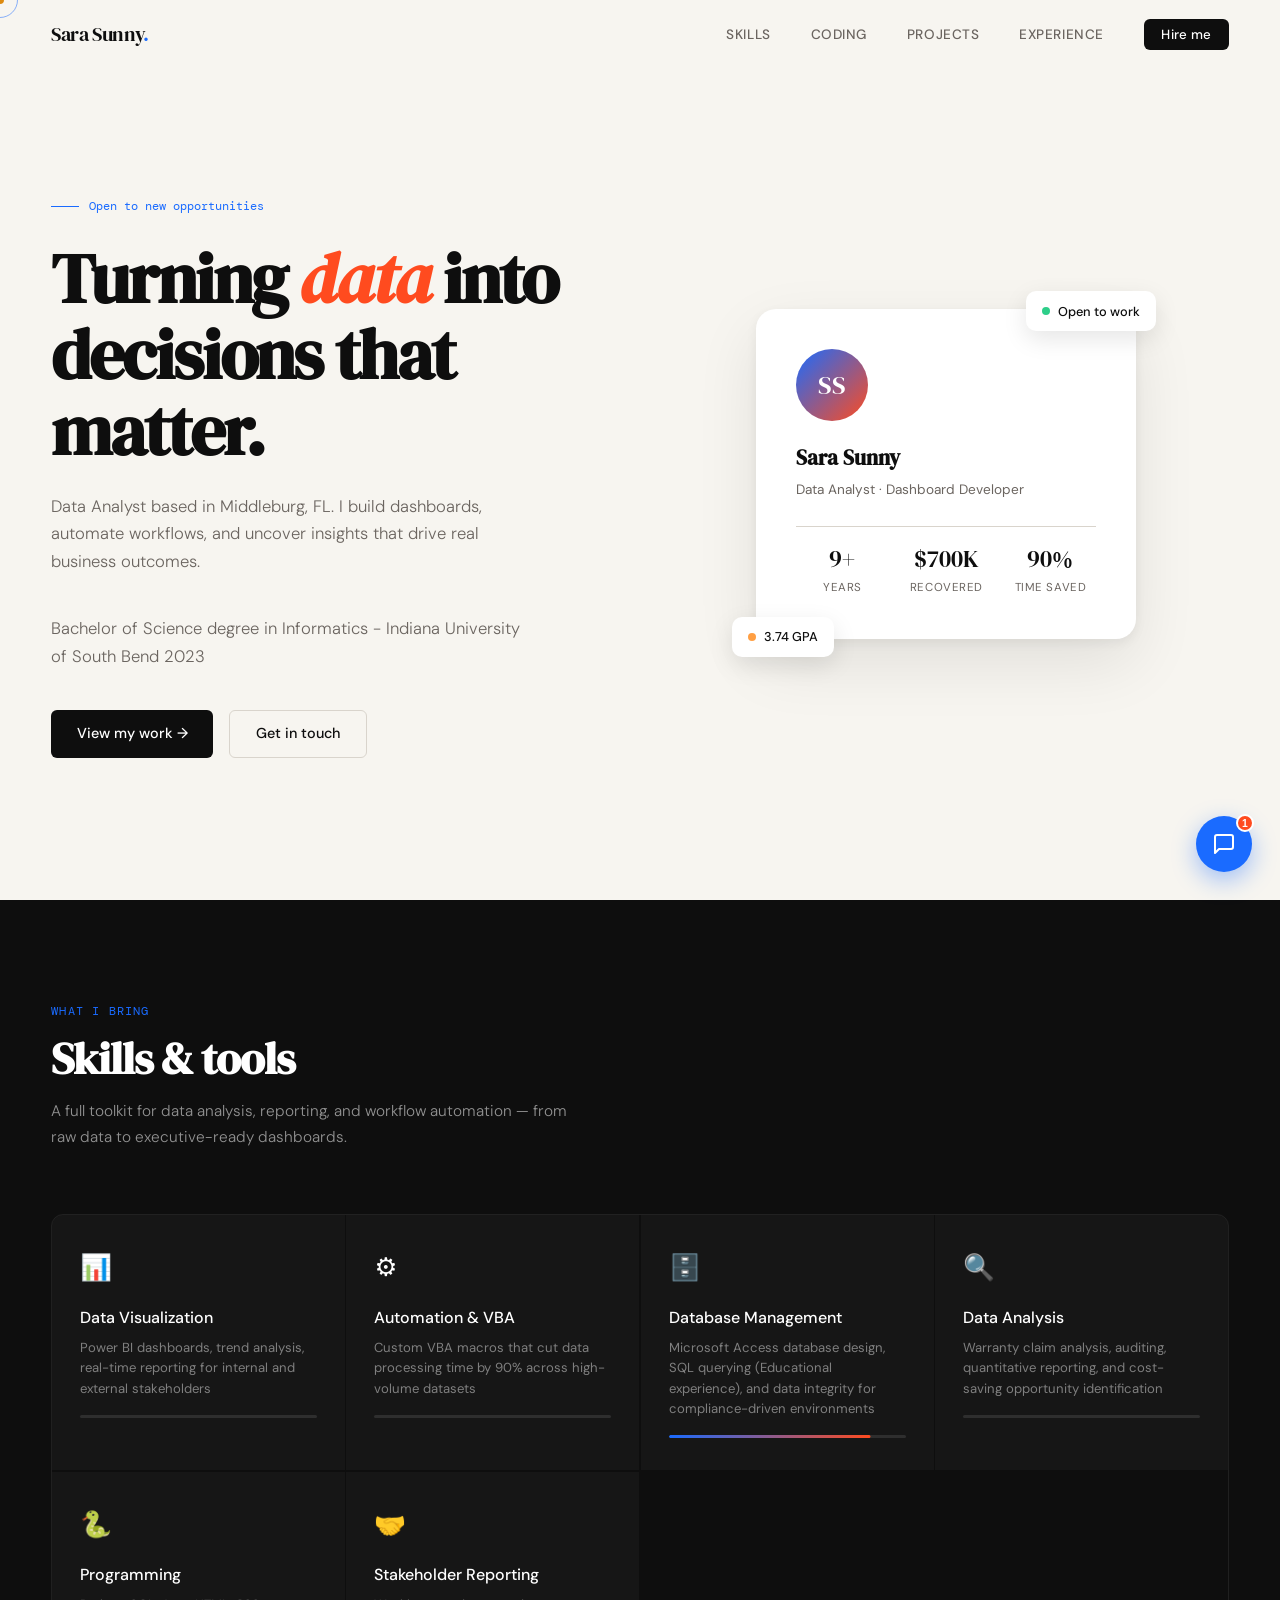
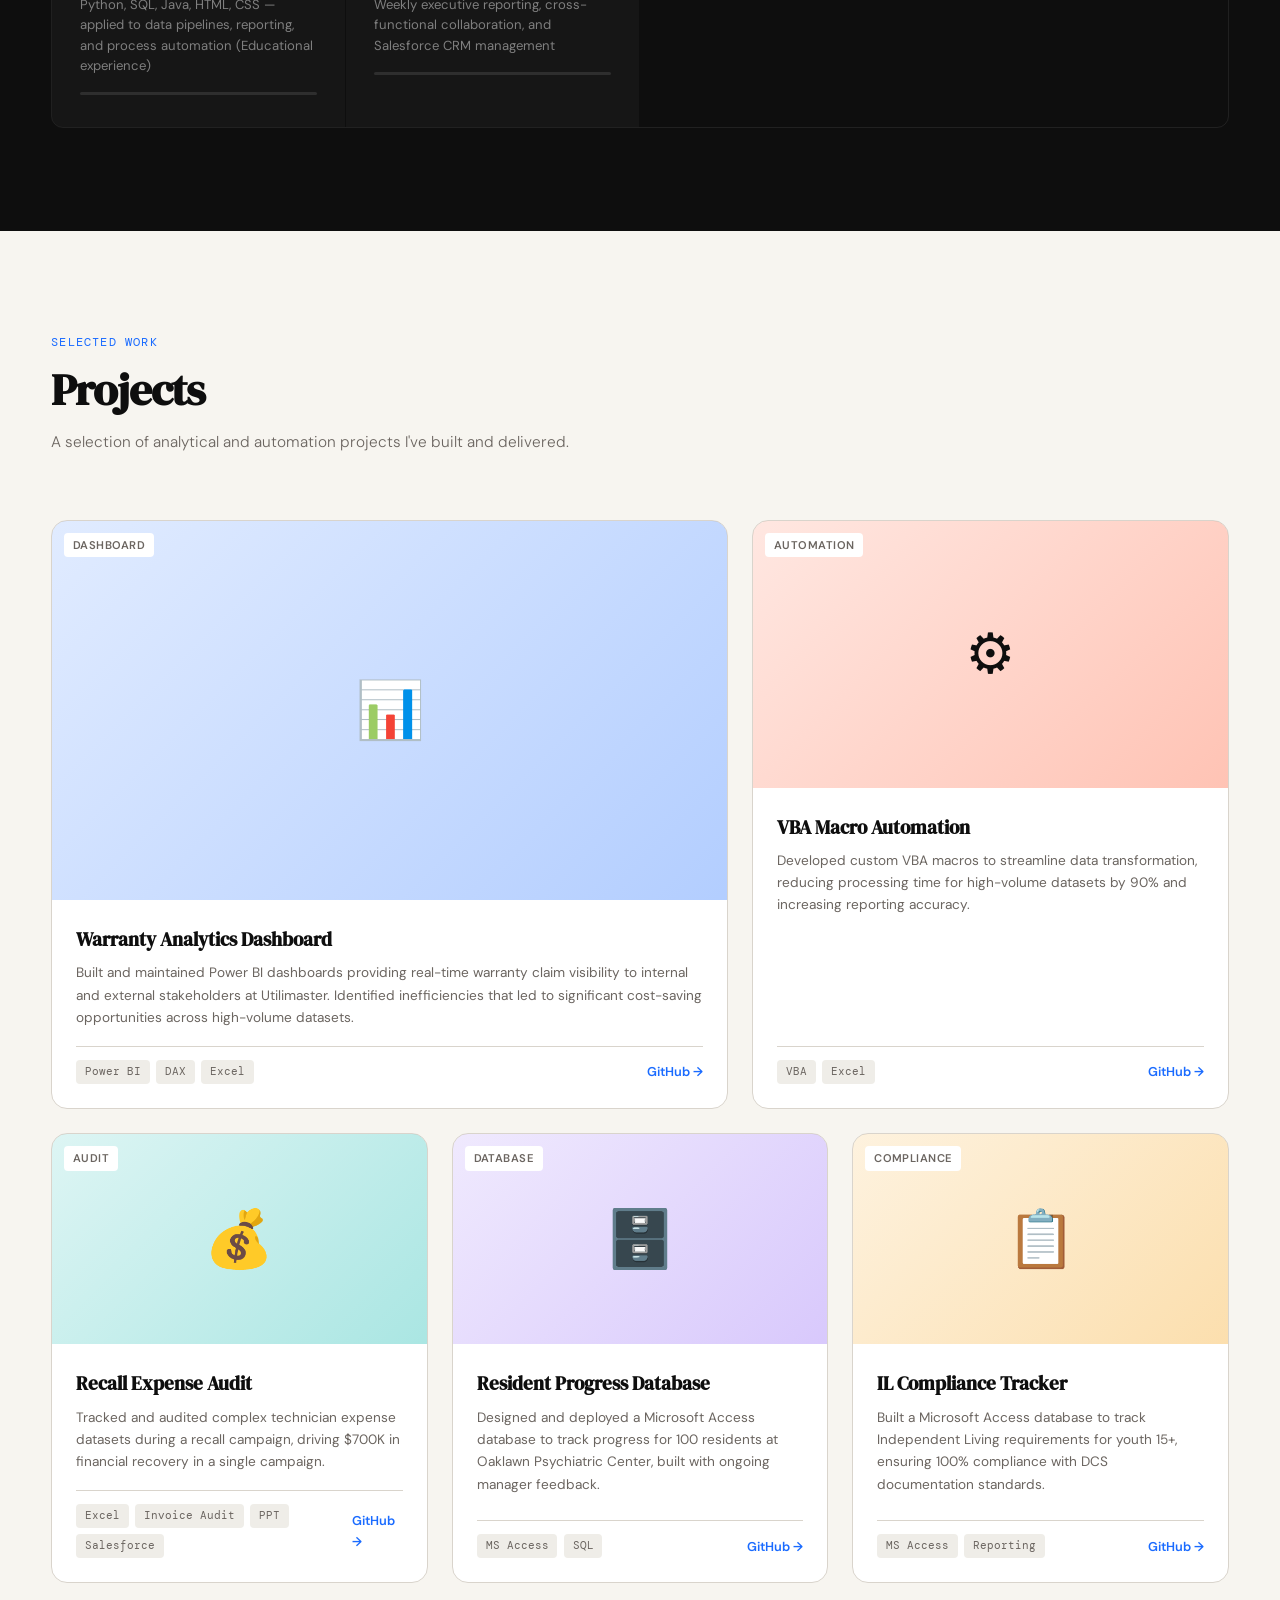
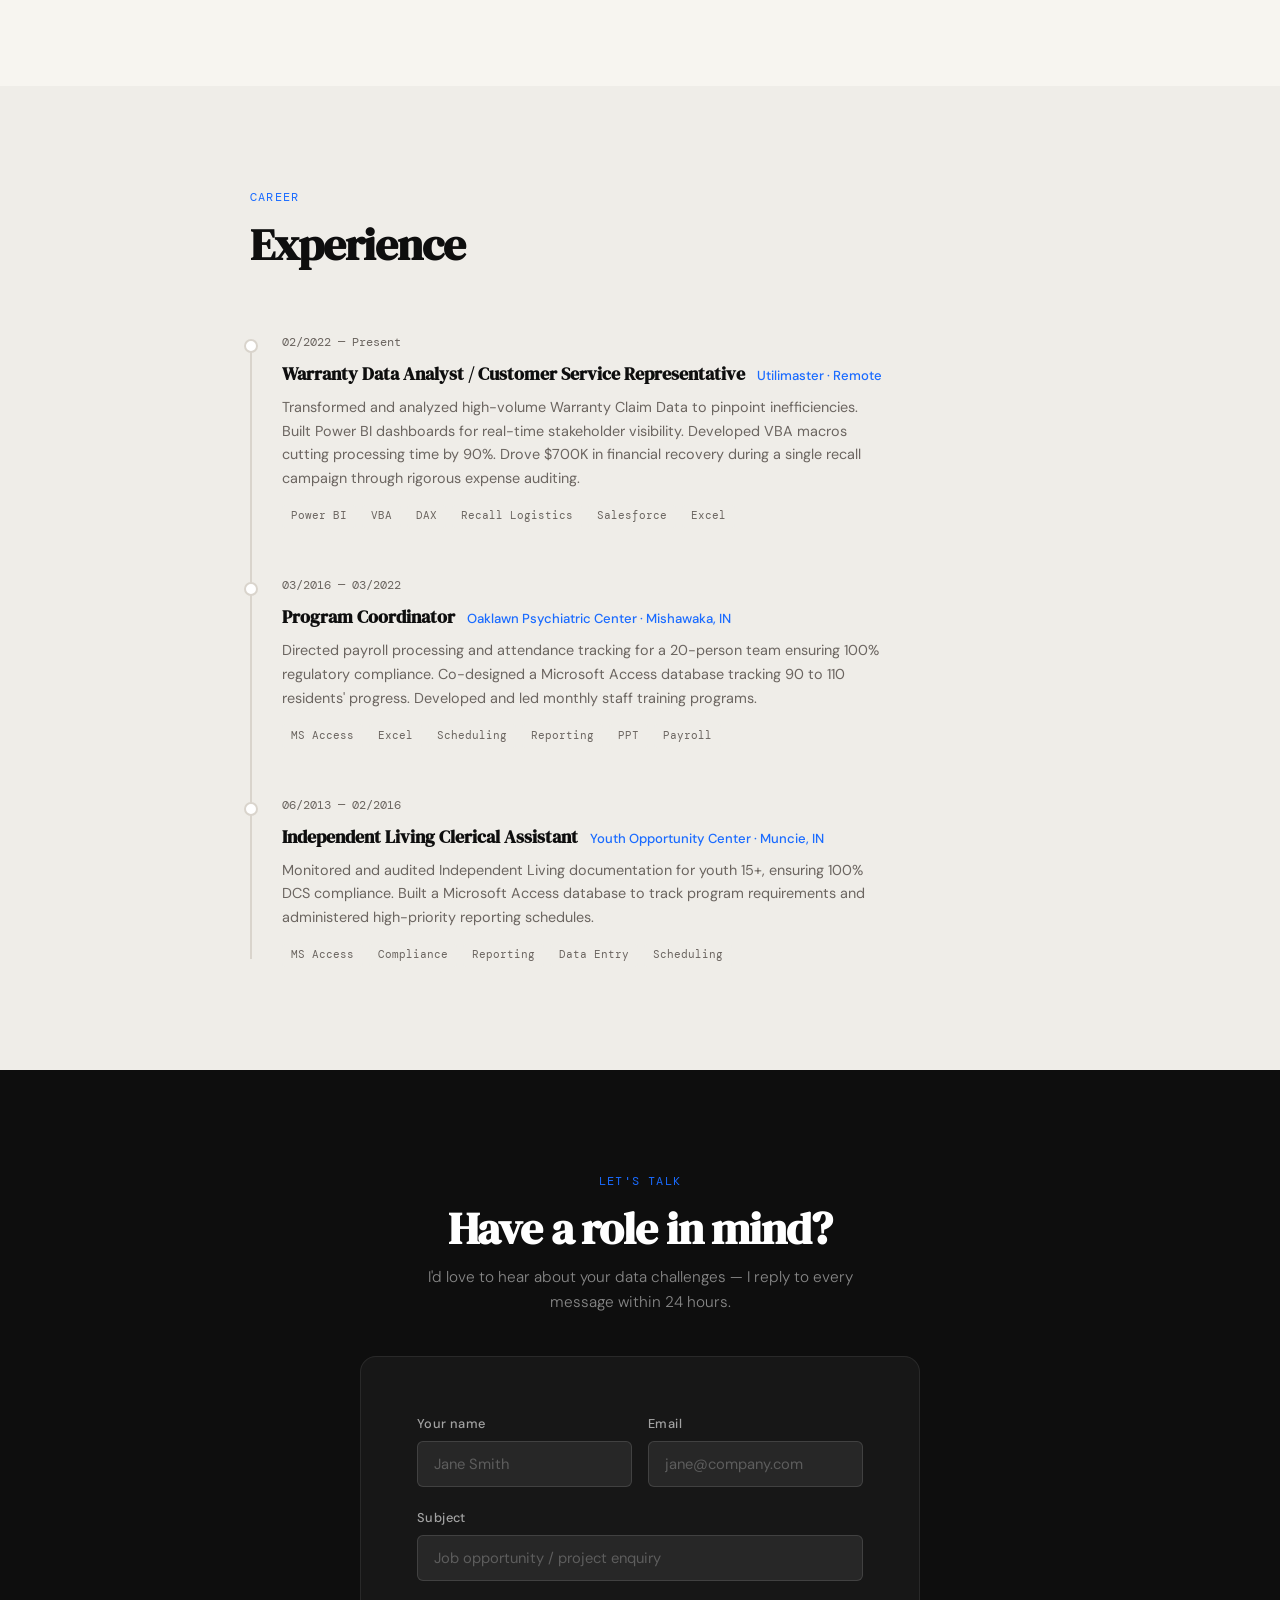
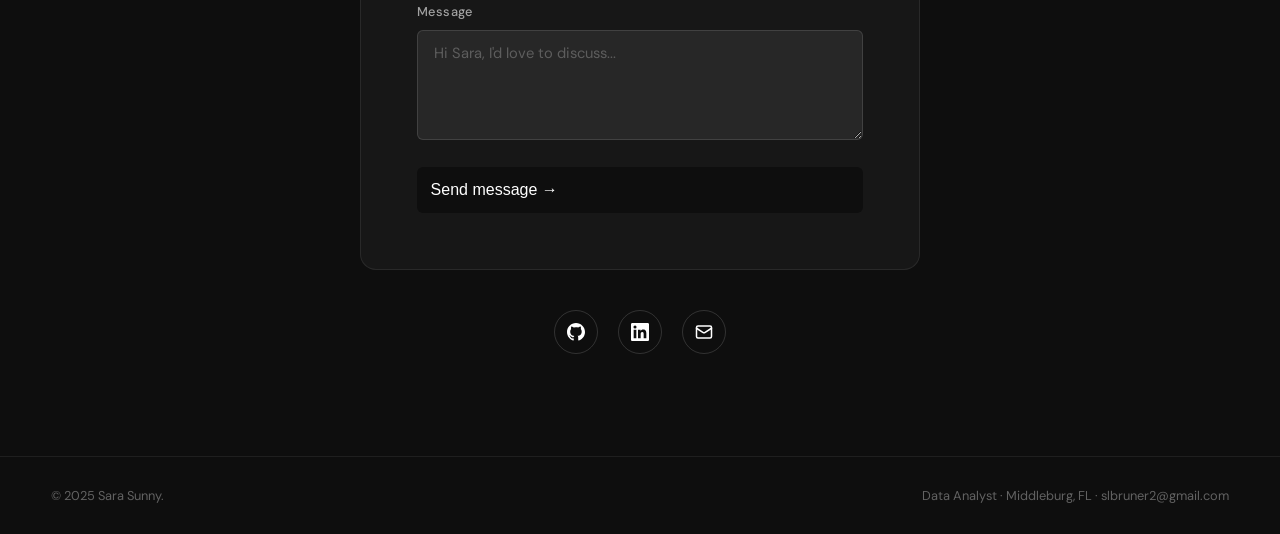
==== commit c52090b5: "Update navigation links in index.html" ====
--- a/index.html
+++ b/index.html
@@ -48,6 +48,7 @@
     <!-- Desktop links — hidden below 900px via CSS -->
     <ul class="nav-links" role="list">
       <li><a href="#skills">Skills</a></li>
+      <li><a href="projects.html">Coding</a></li>
       <li><a href="#projects">Projects</a></li>
       <li><a href="#experience">Experience</a></li>
       <li><a href="#contact" class="nav-cta">Hire me</a></li>
@@ -71,6 +72,7 @@
 ============================================================ -->
 <div class="mobile-menu" id="mobileMenu" role="dialog" aria-label="Mobile navigation">
   <a href="#skills" class="mobile-link">Skills</a>
+  <a href="projects.html" class="mobile-link">Coding Projects</a>
   <a href="#projects" class="mobile-link">Work</a>
   <a href="#experience" class="mobile-link">Experience</a>
   <a href="#contact" class="mobile-link">Hire me →</a>
--- a/styles.css
+++ b/styles.css
@@ -993,3 +993,247 @@
   /* Reveal elements skip the fade-in and appear immediately */
   .reveal { opacity: 1; transform: none; }
 }
+
+
+/* ============================================================
+   17. AI CHATBOT WIDGET
+   Fixed bottom-right corner. Two states:
+     - Collapsed: only the bubble button is visible
+     - Expanded:  the full chat panel slides up above the bubble
+   The panel is hidden by default (transform + opacity) and
+   transitions in when .open is added by script.js.
+============================================================ */
+
+/* ── Bubble trigger button ── */
+.chat-bubble {
+  position: fixed;
+  bottom: 1.75rem;
+  right: 1.75rem;
+  z-index: 500;
+  width: 56px; height: 56px;
+  border-radius: 50%;
+  background: var(--accent);
+  color: var(--white);
+  border: none;
+  cursor: pointer;
+  display: flex; align-items: center; justify-content: center;
+  box-shadow: 0 8px 24px rgba(26, 107, 255, 0.4);
+  transition: transform 0.2s, box-shadow 0.2s, background 0.2s;
+}
+.chat-bubble:hover {
+  transform: scale(1.08);
+  box-shadow: 0 12px 32px rgba(26, 107, 255, 0.5);
+}
+
+/* Toggle which icon shows based on open state */
+.chat-bubble .chat-icon-close { display: none; }
+.chat-bubble.open .chat-icon-open  { display: none; }
+.chat-bubble.open .chat-icon-close { display: block; }
+
+/* Notification badge — hidden once chat is opened */
+.chat-badge {
+  position: absolute;
+  top: -2px; right: -2px;
+  width: 18px; height: 18px;
+  border-radius: 50%;
+  background: var(--accent2);
+  color: var(--white);
+  font-size: 0.65rem;
+  font-weight: 700;
+  display: flex; align-items: center; justify-content: center;
+  border: 2px solid var(--white);
+  transition: opacity 0.2s, transform 0.2s;
+}
+.chat-badge.hidden {
+  opacity: 0;
+  transform: scale(0);
+  pointer-events: none;
+}
+
+/* ── Chat panel ── */
+.chat-panel {
+  position: fixed;
+  bottom: 5.5rem;   /* sits just above the bubble */
+  right: 1.75rem;
+  z-index: 499;
+  width: 360px;
+  max-height: 520px;
+  background: var(--white);
+  border-radius: 20px;
+  box-shadow: 0 24px 64px rgba(0,0,0,0.15), 0 4px 12px rgba(0,0,0,0.08);
+  display: flex; flex-direction: column;
+  overflow: hidden;
+  /* Hidden state — slides down and fades out */
+  opacity: 0;
+  transform: translateY(16px) scale(0.97);
+  pointer-events: none;
+  transition: opacity 0.25s ease, transform 0.25s ease;
+}
+/* Visible state — added by script.js */
+.chat-panel.open {
+  opacity: 1;
+  transform: translateY(0) scale(1);
+  pointer-events: all;
+}
+
+/* ── Panel header ── */
+.chat-header {
+  display: flex; align-items: center; gap: 0.75rem;
+  padding: 1rem 1.1rem;
+  background: var(--ink);
+  color: var(--white);
+  flex-shrink: 0;
+}
+.chat-header-avatar {
+  width: 36px; height: 36px;
+  border-radius: 50%;
+  background: linear-gradient(135deg, var(--accent), var(--accent2));
+  display: flex; align-items: center; justify-content: center;
+  font-family: var(--display);
+  font-size: 0.85rem;
+  color: var(--white);
+  flex-shrink: 0;
+}
+.chat-header-info {
+  display: flex; flex-direction: column; flex: 1;
+}
+.chat-header-info strong { font-size: 0.88rem; font-weight: 600; }
+.chat-header-info span   { font-size: 0.72rem; color: rgba(255,255,255,0.5); }
+
+/* Close button inside the header */
+.chat-close-btn {
+  background: none; border: none; cursor: pointer;
+  color: rgba(255,255,255,0.5);
+  display: flex; align-items: center; justify-content: center;
+  padding: 0.25rem;
+  border-radius: 4px;
+  transition: color 0.15s;
+}
+.chat-close-btn:hover { color: var(--white); }
+
+/* ── Message thread ── */
+.chat-messages {
+  flex: 1;
+  overflow-y: auto;
+  padding: 1rem;
+  display: flex; flex-direction: column; gap: 0.65rem;
+  scroll-behavior: smooth;
+}
+/* Thin scrollbar inside the message window */
+.chat-messages::-webkit-scrollbar { width: 4px; }
+.chat-messages::-webkit-scrollbar-thumb { background: var(--rule); border-radius: 2px; }
+
+/* Individual message bubbles */
+.chat-msg {
+  max-width: 82%;
+  padding: 0.6rem 0.85rem;
+  border-radius: 14px;
+  font-size: 0.84rem;
+  line-height: 1.5;
+  word-break: break-word;
+}
+/* Bot messages — left-aligned, light background */
+.chat-msg.bot {
+  background: var(--card-bg);
+  color: var(--ink);
+  border-bottom-left-radius: 4px;
+  align-self: flex-start;
+}
+/* User messages — right-aligned, accent background */
+.chat-msg.user {
+  background: var(--accent);
+  color: var(--white);
+  border-bottom-right-radius: 4px;
+  align-self: flex-end;
+}
+/* Animated typing dots shown while bot is thinking */
+.chat-msg.typing {
+  background: var(--card-bg);
+  align-self: flex-start;
+  display: flex; align-items: center; gap: 4px;
+  padding: 0.75rem 1rem;
+}
+.chat-msg.typing span {
+  width: 6px; height: 6px;
+  border-radius: 50%;
+  background: var(--mid);
+  animation: typingDot 1.2s ease-in-out infinite;
+  display: block;
+}
+.chat-msg.typing span:nth-child(2) { animation-delay: 0.2s; }
+.chat-msg.typing span:nth-child(3) { animation-delay: 0.4s; }
+@keyframes typingDot {
+  0%, 80%, 100% { transform: scale(0.7); opacity: 0.4; }
+  40%           { transform: scale(1);   opacity: 1;   }
+}
+
+/* ── Quick-reply chips ── */
+.chat-chips {
+  display: flex; flex-wrap: wrap; gap: 0.4rem;
+  padding: 0.5rem 1rem 0.25rem;
+  flex-shrink: 0;
+}
+.chip {
+  background: transparent;
+  border: 1.5px solid var(--rule);
+  border-radius: 20px;
+  padding: 0.28rem 0.75rem;
+  font-size: 0.75rem;
+  font-family: var(--body);
+  color: var(--mid);
+  cursor: pointer;
+  transition: background 0.15s, border-color 0.15s, color 0.15s;
+  white-space: nowrap;
+}
+.chip:hover {
+  background: var(--accent);
+  border-color: var(--accent);
+  color: var(--white);
+}
+
+/* ── Input row ── */
+.chat-input-row {
+  display: flex; align-items: center; gap: 0.5rem;
+  padding: 0.75rem 1rem;
+  border-top: 1px solid var(--rule);
+  flex-shrink: 0;
+}
+.chat-input {
+  flex: 1;
+  background: var(--card-bg);
+  border: 1.5px solid transparent;
+  border-radius: 20px;
+  padding: 0.55rem 1rem;
+  font-family: var(--body);
+  font-size: 0.85rem;
+  color: var(--ink);
+  outline: none;
+  transition: border-color 0.2s;
+}
+.chat-input:focus { border-color: var(--accent); }
+.chat-input::placeholder { color: var(--mid); }
+
+/* Send button */
+.chat-send-btn {
+  width: 36px; height: 36px;
+  border-radius: 50%;
+  background: var(--accent);
+  color: var(--white);
+  border: none;
+  cursor: pointer;
+  display: flex; align-items: center; justify-content: center;
+  flex-shrink: 0;
+  transition: background 0.2s, transform 0.15s;
+}
+.chat-send-btn:hover { background: var(--ink); transform: scale(1.08); }
+.chat-send-btn:disabled { background: var(--rule); cursor: not-allowed; transform: none; }
+
+/* ── Mobile adjustments ── */
+@media (max-width: 480px) {
+  .chat-panel {
+    width: calc(100vw - 2rem);
+    right: 1rem;
+    bottom: 5rem;
+  }
+  .chat-bubble { bottom: 1.25rem; right: 1rem; }
+}
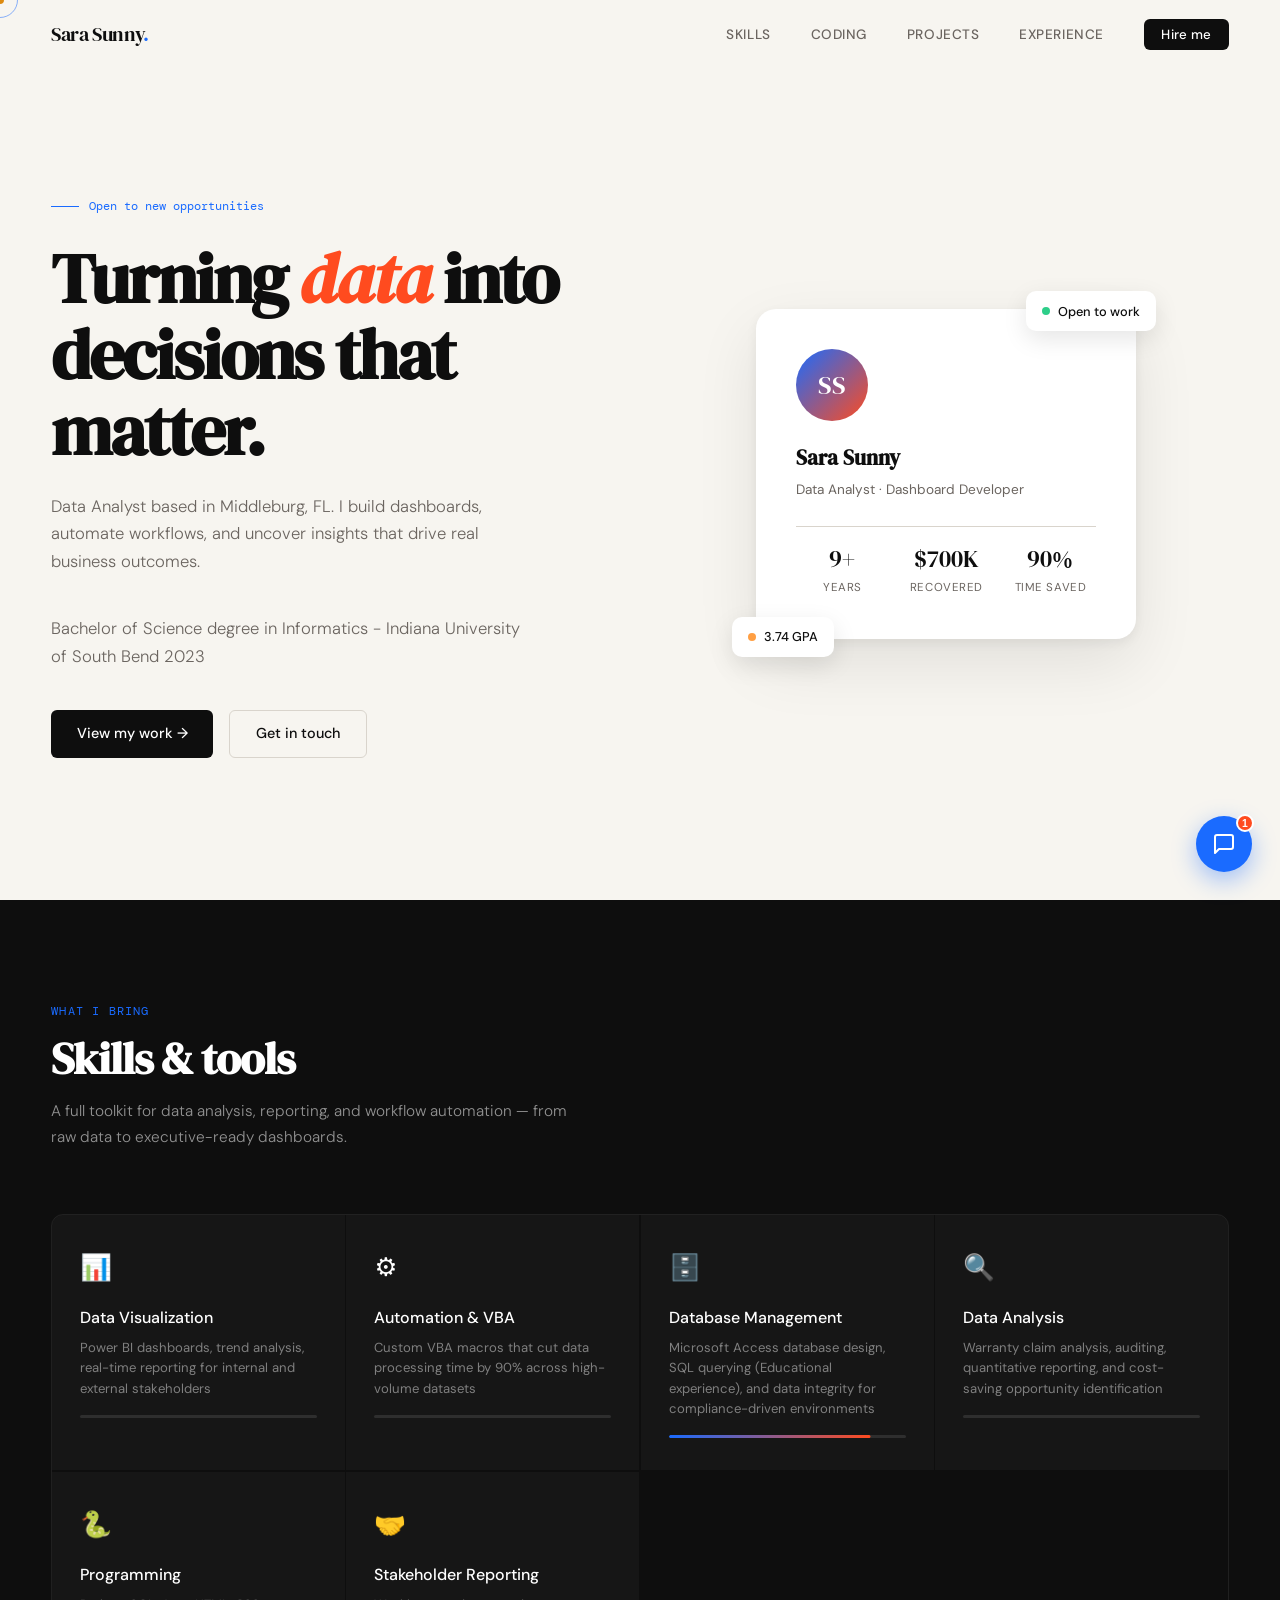
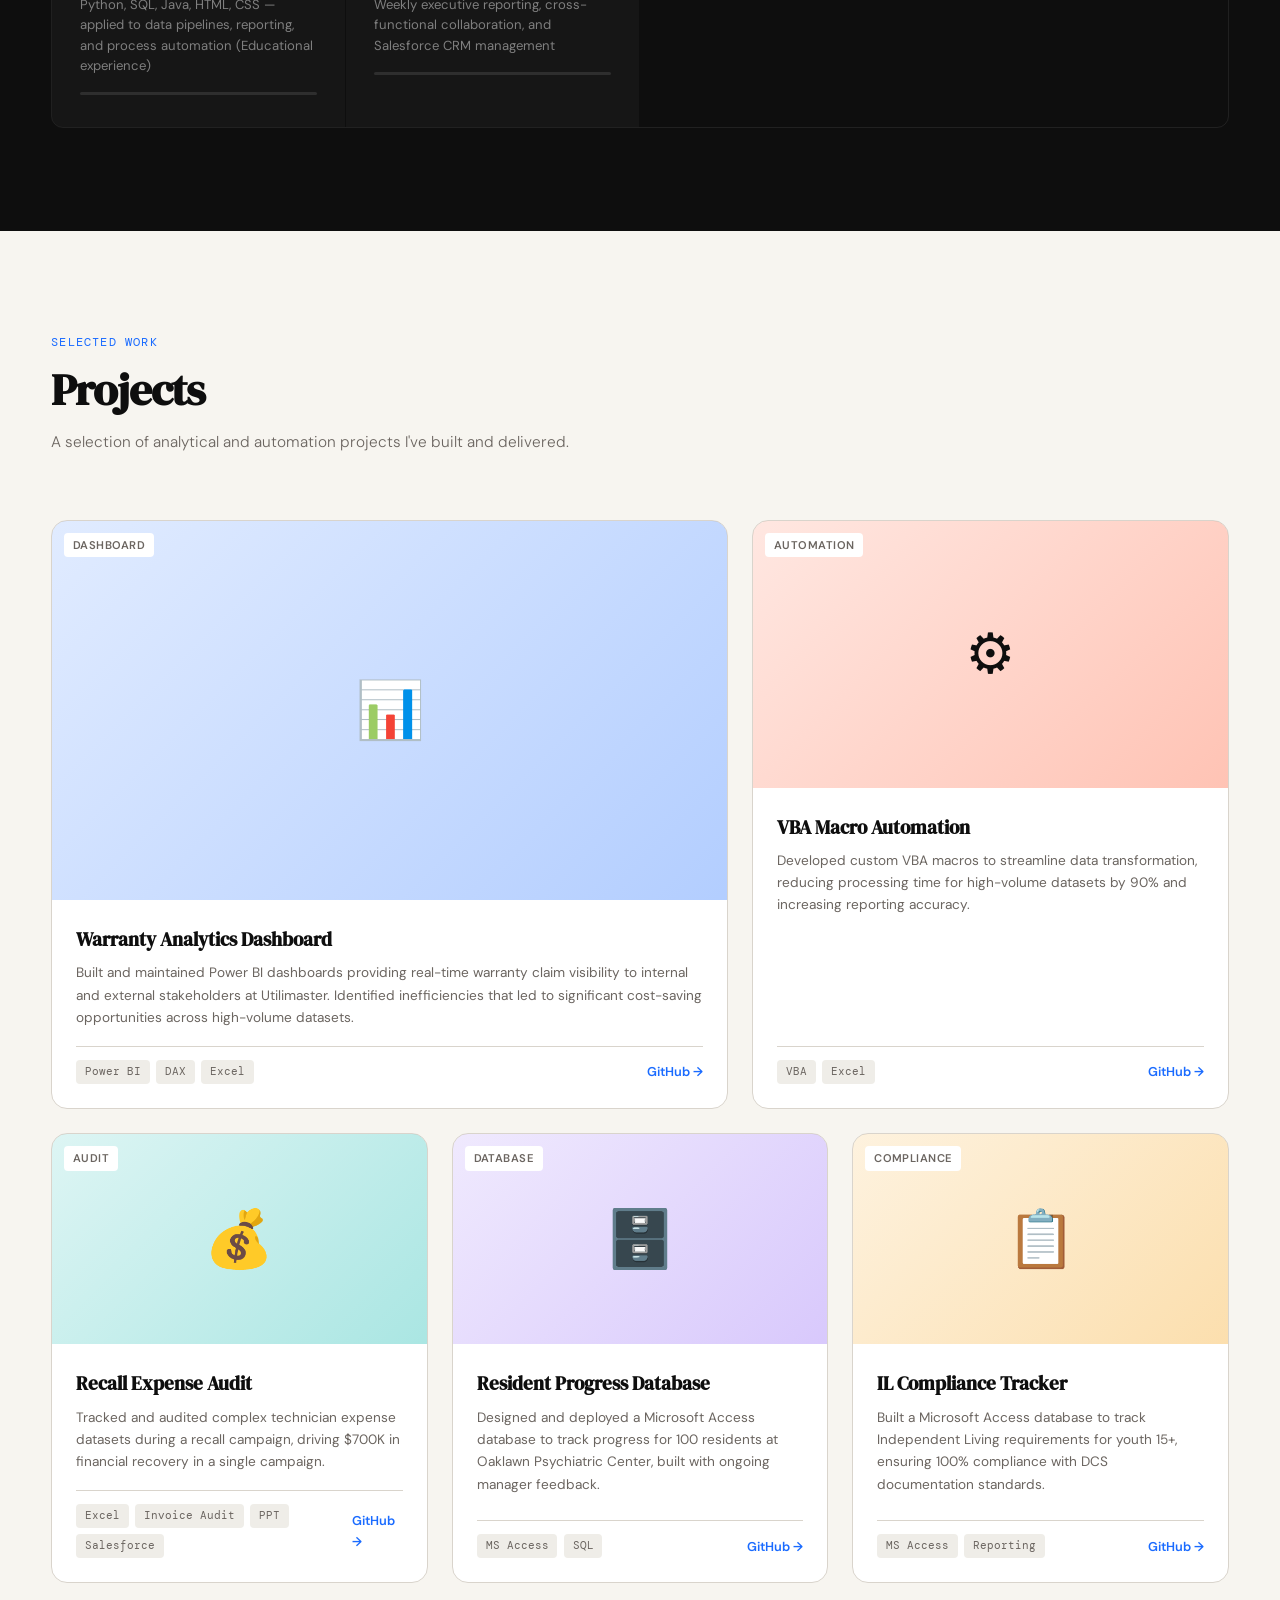
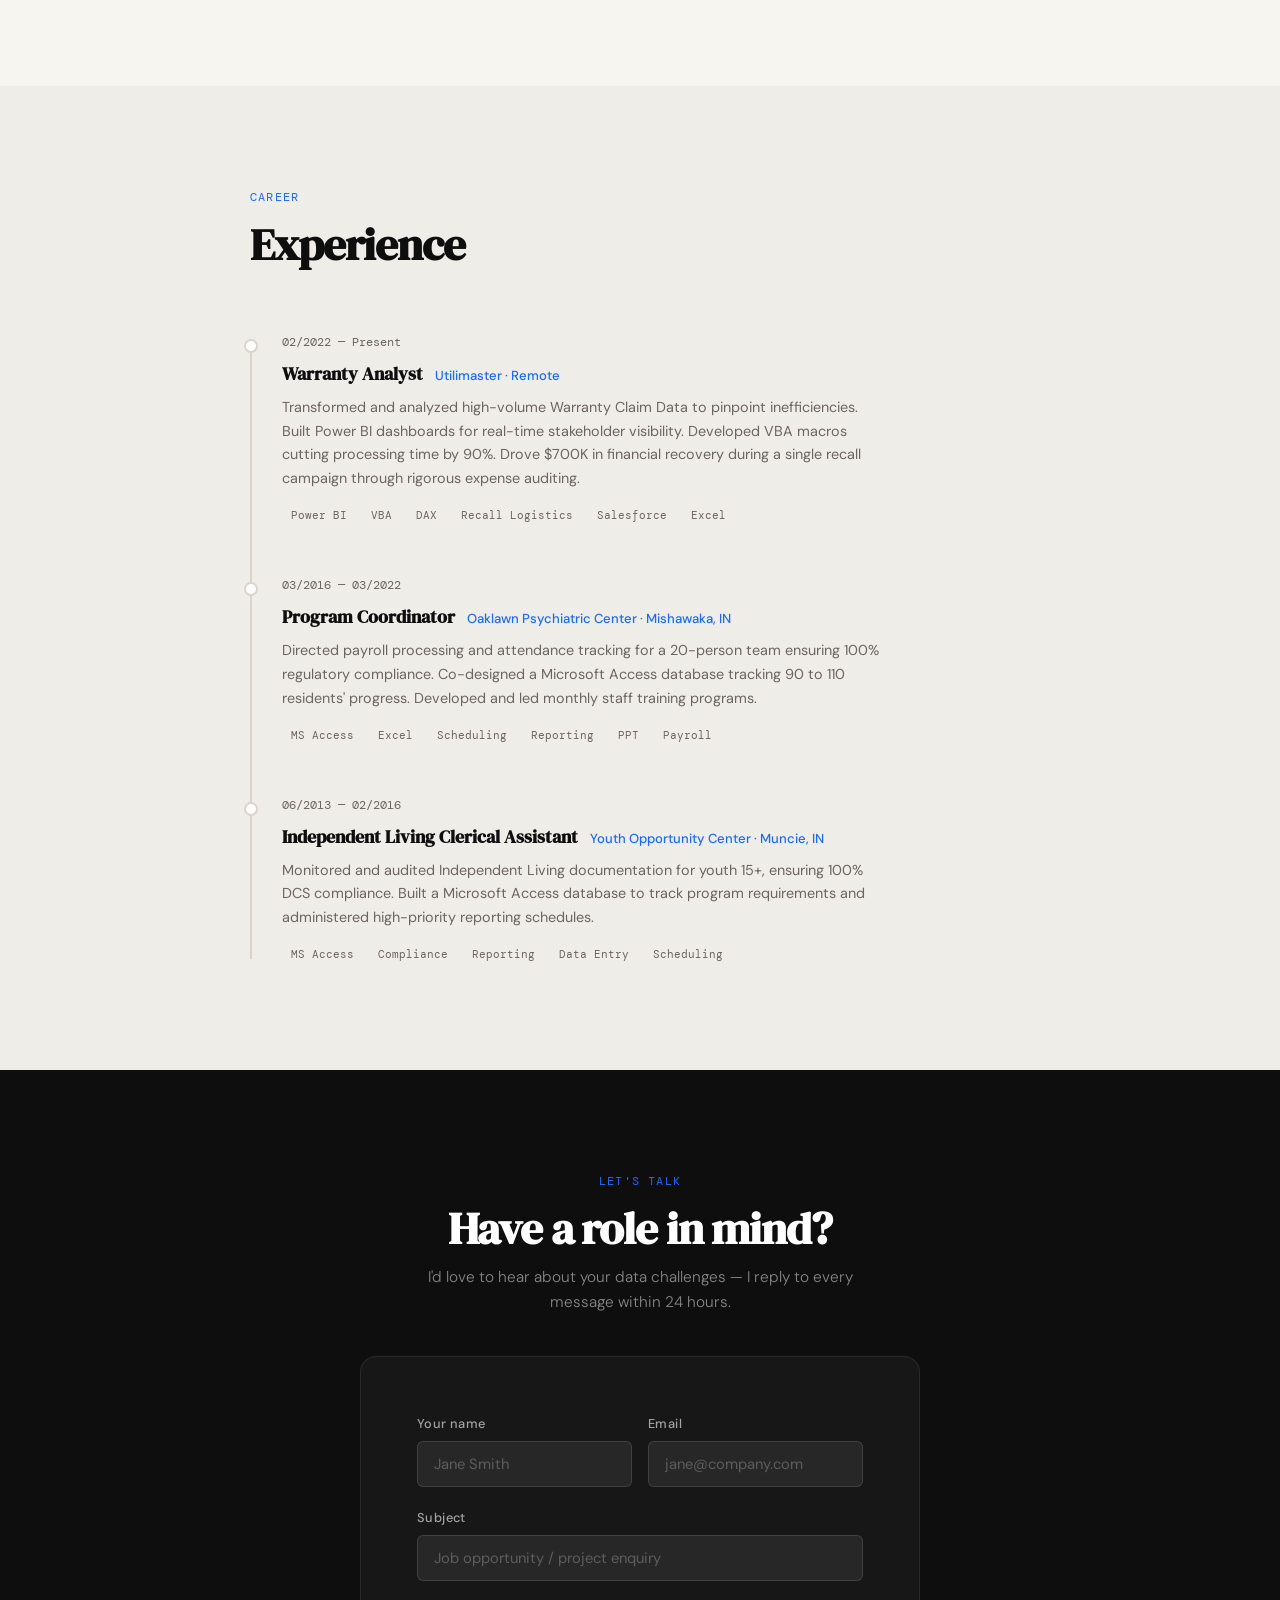
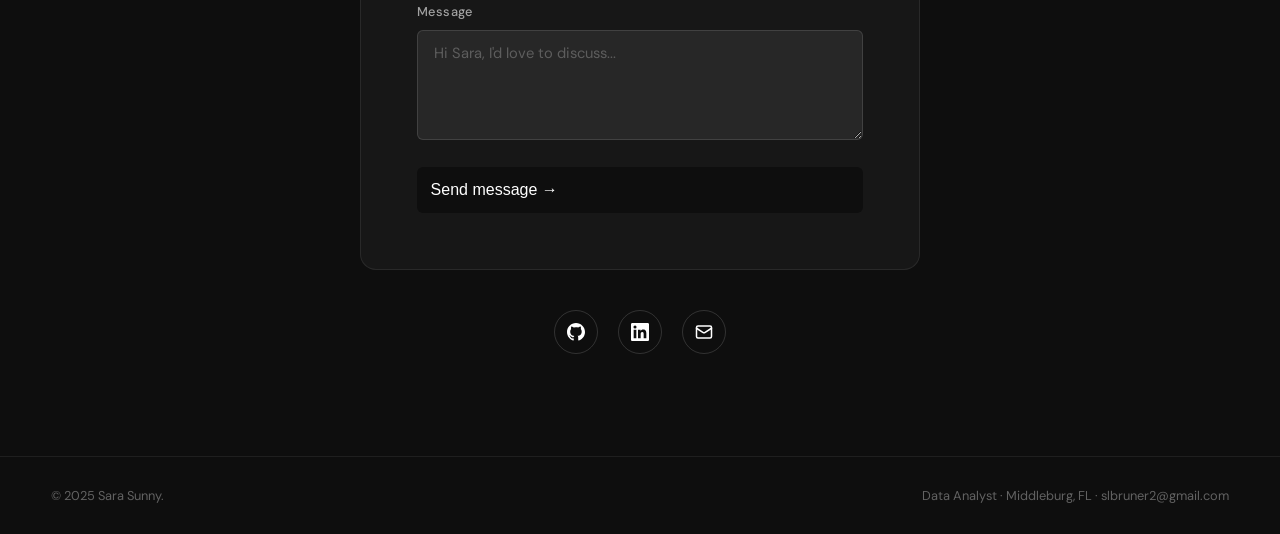
==== commit c86a750f: "Update job title to 'Warranty Analyst'" ====
--- a/index.html
+++ b/index.html
@@ -48,7 +48,7 @@
     <!-- Desktop links — hidden below 900px via CSS -->
     <ul class="nav-links" role="list">
       <li><a href="#skills">Skills</a></li>
-      <li><a href="projects.html">Coding</a></li>
+      <li><a href="Projects.html">Coding</a></li>
       <li><a href="#projects">Projects</a></li>
       <li><a href="#experience">Experience</a></li>
       <li><a href="#contact" class="nav-cta">Hire me</a></li>
@@ -362,7 +362,7 @@
         <div class="timeline-dot"></div>
         <p class="timeline-date">02/2022 — Present</p>
         <div class="timeline-header">
-          <h3>Warranty Data Analyst / Customer Service Representative</h3>
+          <h3>Warranty Analyst</h3>
           <span class="timeline-company">Utilimaster · Remote</span>
         </div>
         <p class="timeline-desc">Transformed and analyzed high-volume Warranty Claim Data to pinpoint inefficiencies. Built Power BI dashboards for real-time stakeholder visibility. Developed VBA macros cutting processing time by 90%. Drove $700K in financial recovery during a single recall campaign through rigorous expense auditing.</p>
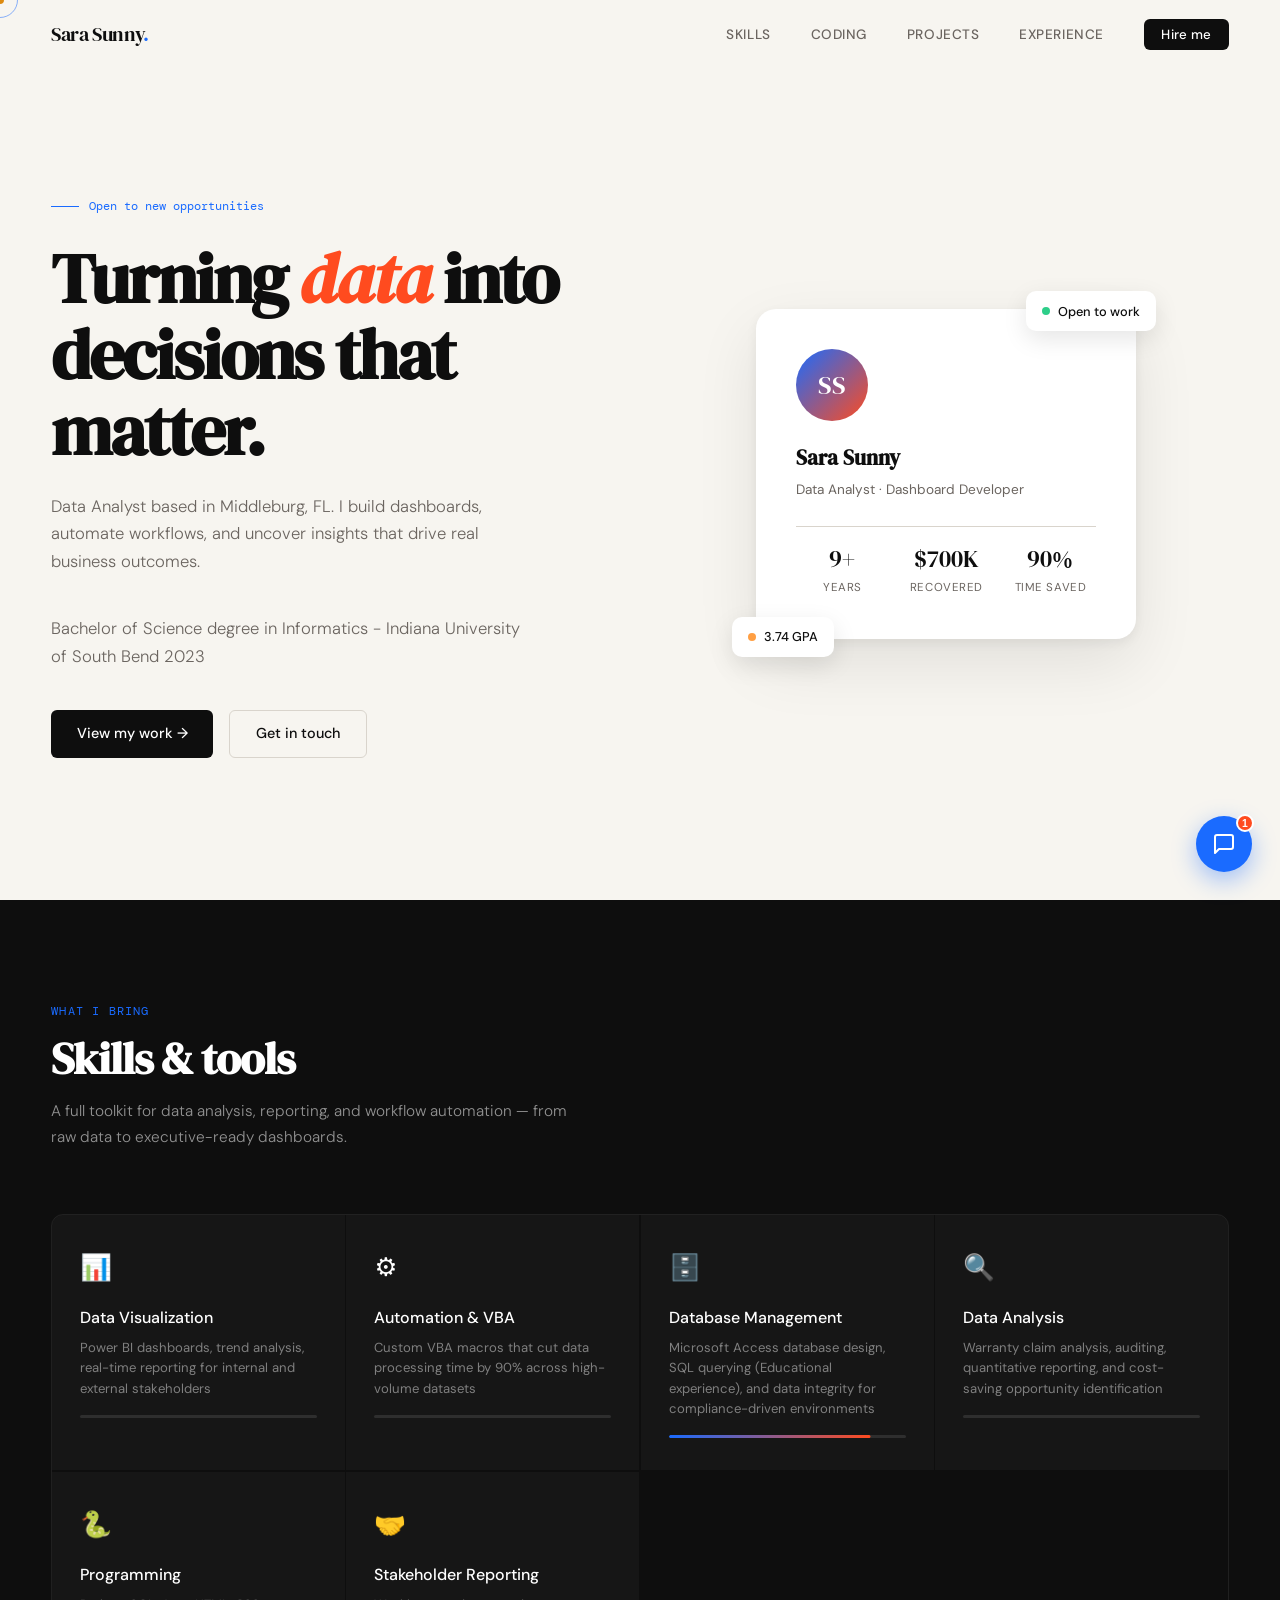
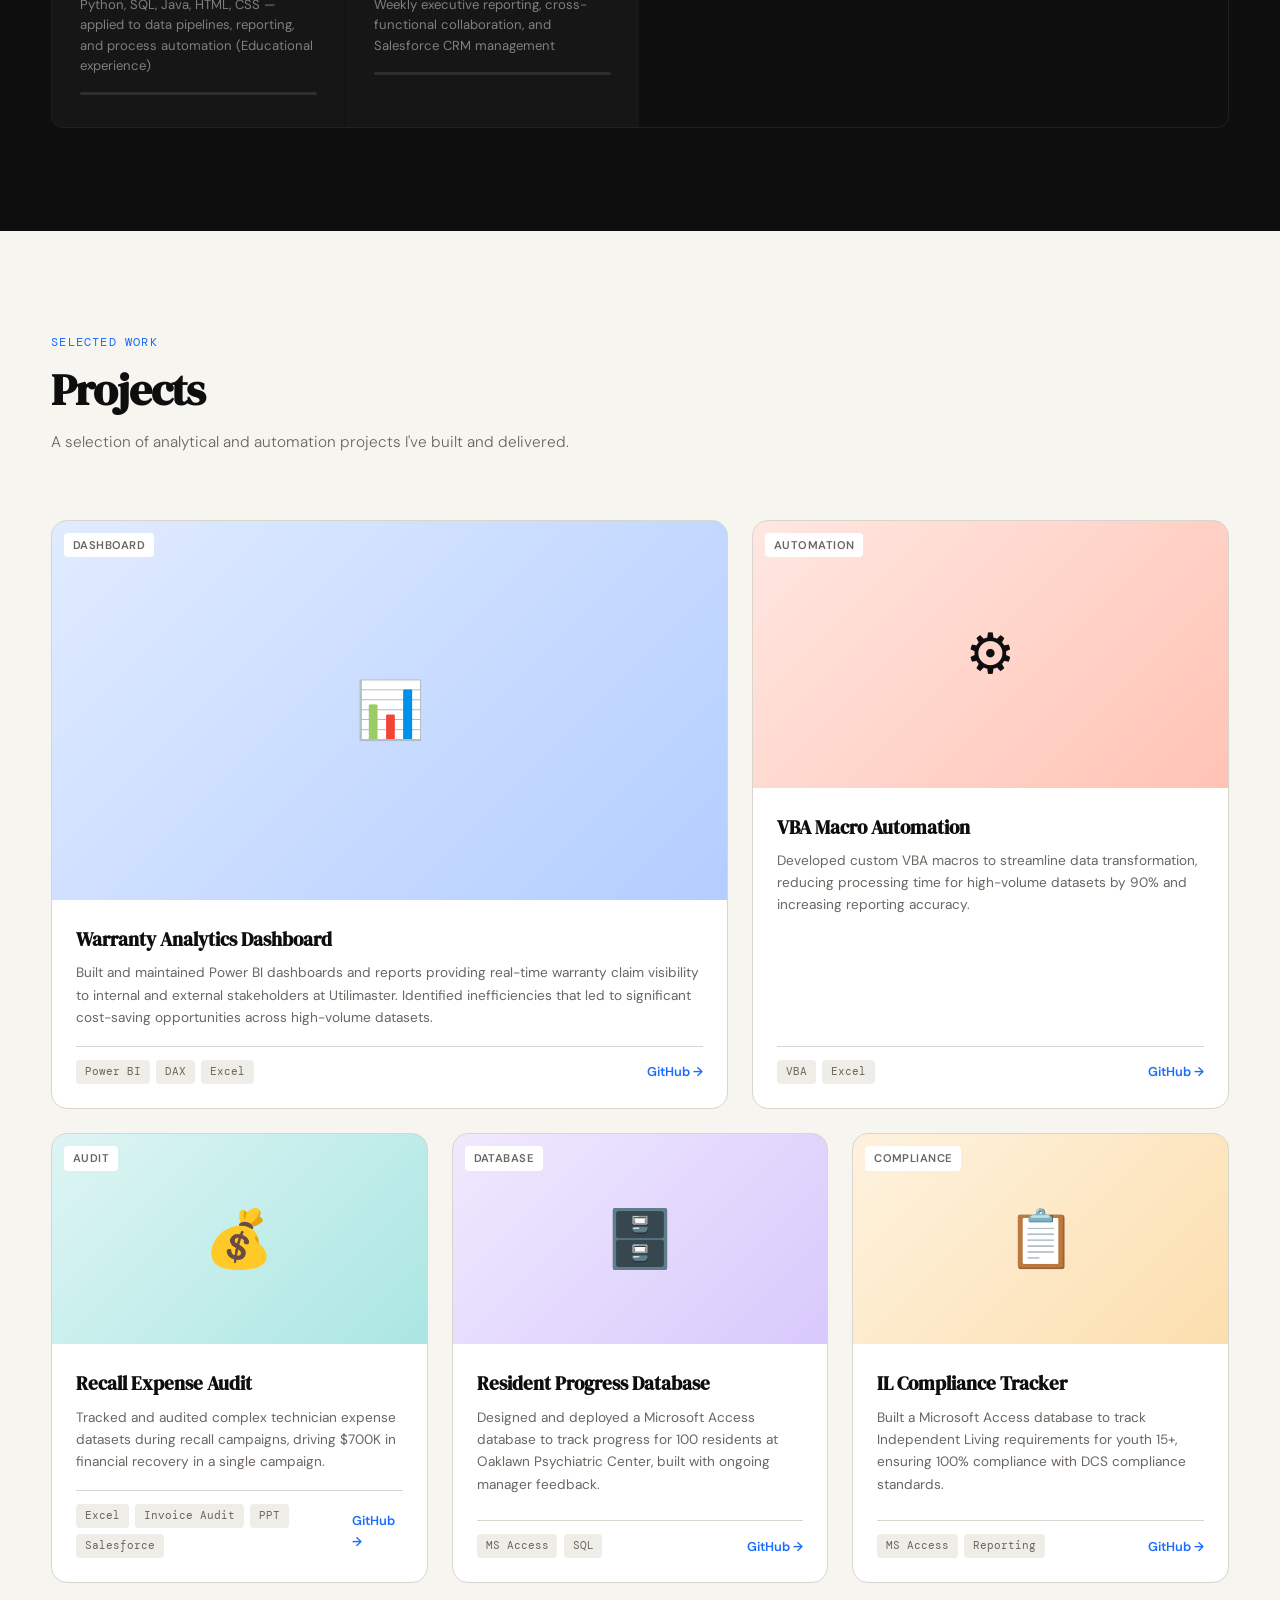
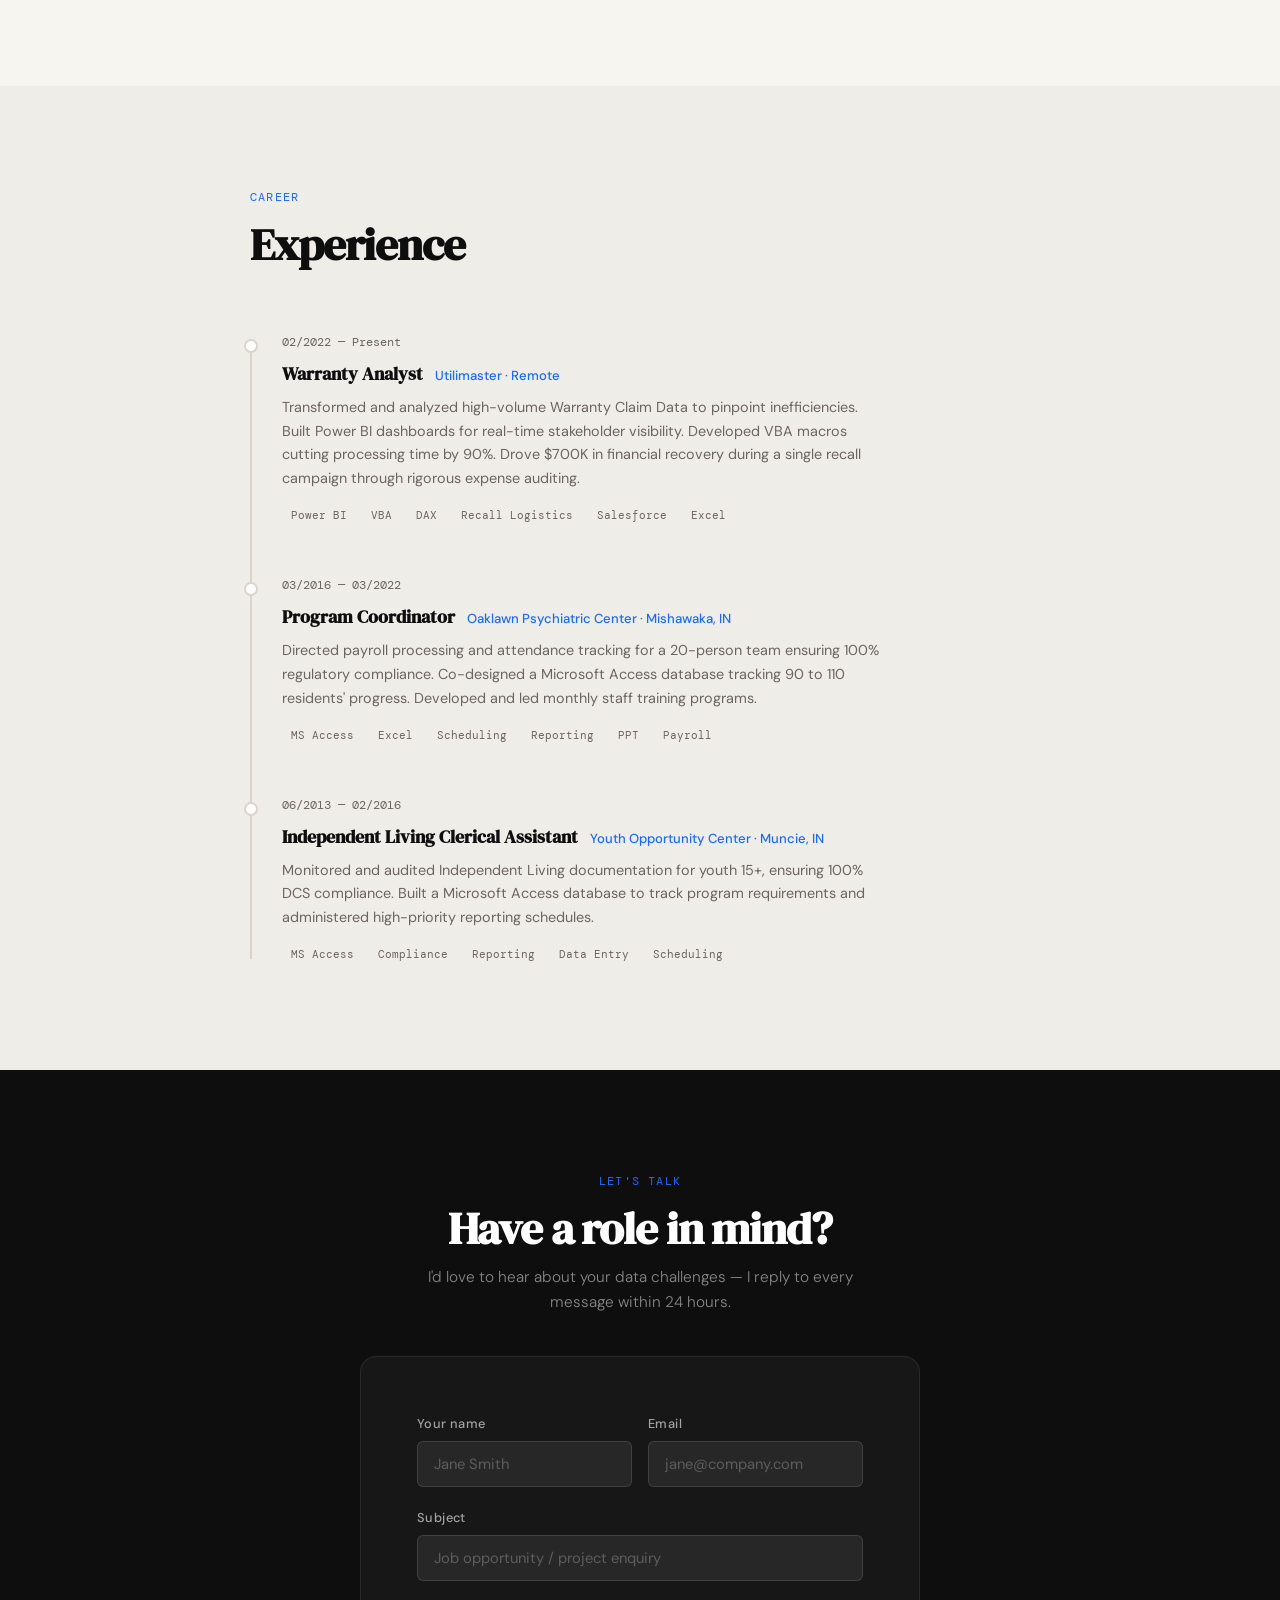
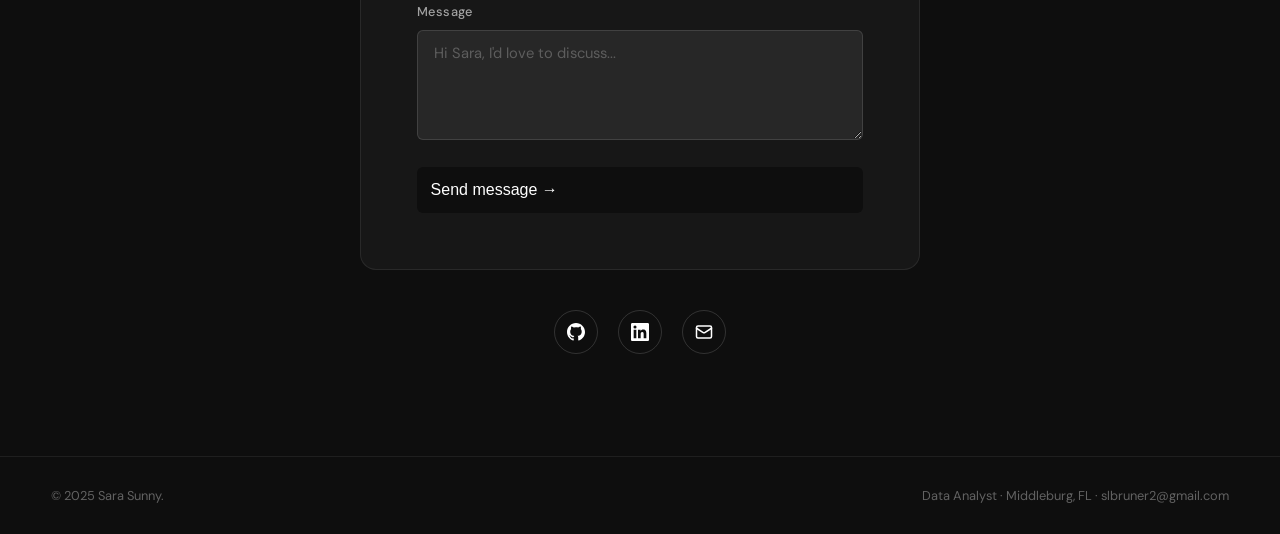
==== commit 4f7d568d: "Update project descriptions for clarity" ====
--- a/index.html
+++ b/index.html
@@ -259,7 +259,7 @@
         </div>
         <div class="project-body">
           <h3>Warranty Analytics Dashboard</h3>
-          <p>Built and maintained Power BI dashboards providing real-time warranty claim visibility to internal and external stakeholders at Utilimaster. Identified inefficiencies that led to significant cost-saving opportunities across high-volume datasets.</p>
+          <p>Built and maintained Power BI dashboards and reports providing real-time warranty claim visibility to internal and external stakeholders at Utilimaster. Identified inefficiencies that led to significant cost-saving opportunities across high-volume datasets.</p>
           <div class="project-footer">
             <div class="tech-pills">
               <span class="pill">Power BI</span><span class="pill">DAX</span><span class="pill">Excel</span>
@@ -295,7 +295,7 @@
         </div>
         <div class="project-body">
           <h3>Recall Expense Audit</h3>
-          <p>Tracked and audited complex technician expense datasets during a recall campaign, driving $700K in financial recovery in a single campaign.</p>
+          <p>Tracked and audited complex technician expense datasets during recall campaigns, driving $700K in financial recovery in a single campaign.</p>
           <div class="project-footer">
             <div class="tech-pills"><span class="pill">Excel</span><span class="pill">Invoice Audit</span><span class="pill">PPT</span><span class="pill">Salesforce</span></div>
             <a href="https://github.com/ssunny264" class="project-link" target="_blank" rel="noopener">GitHub →</a>
@@ -327,7 +327,7 @@
         </div>
         <div class="project-body">
           <h3>IL Compliance Tracker</h3>
-          <p>Built a Microsoft Access database to track Independent Living requirements for youth 15+, ensuring 100% compliance with DCS documentation standards.</p>
+          <p>Built a Microsoft Access database to track Independent Living requirements for youth 15+, ensuring 100% compliance with DCS compliance standards.</p>
           <div class="project-footer">
             <div class="tech-pills"><span class="pill">MS Access</span><span class="pill">Reporting</span></div>
             <a href="https://github.com/ssunny264" class="project-link" target="_blank" rel="noopener">GitHub →</a>
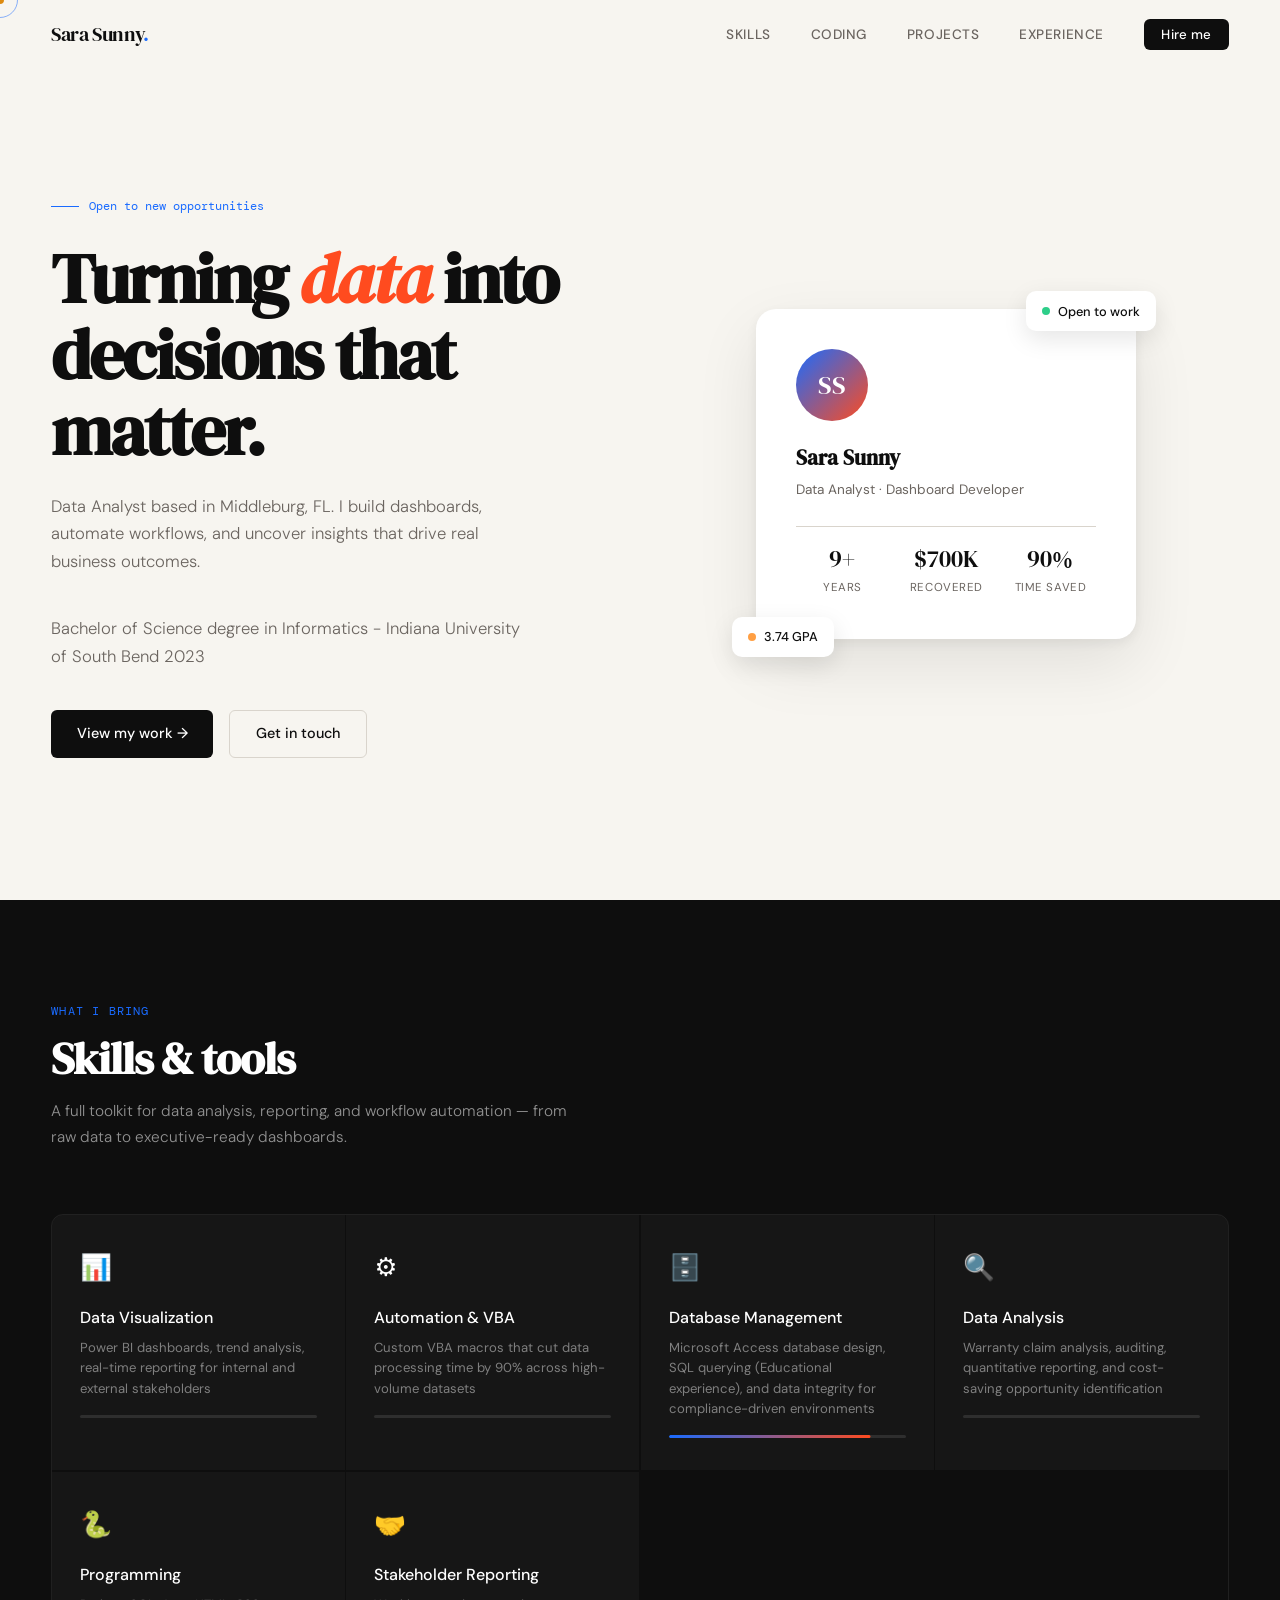
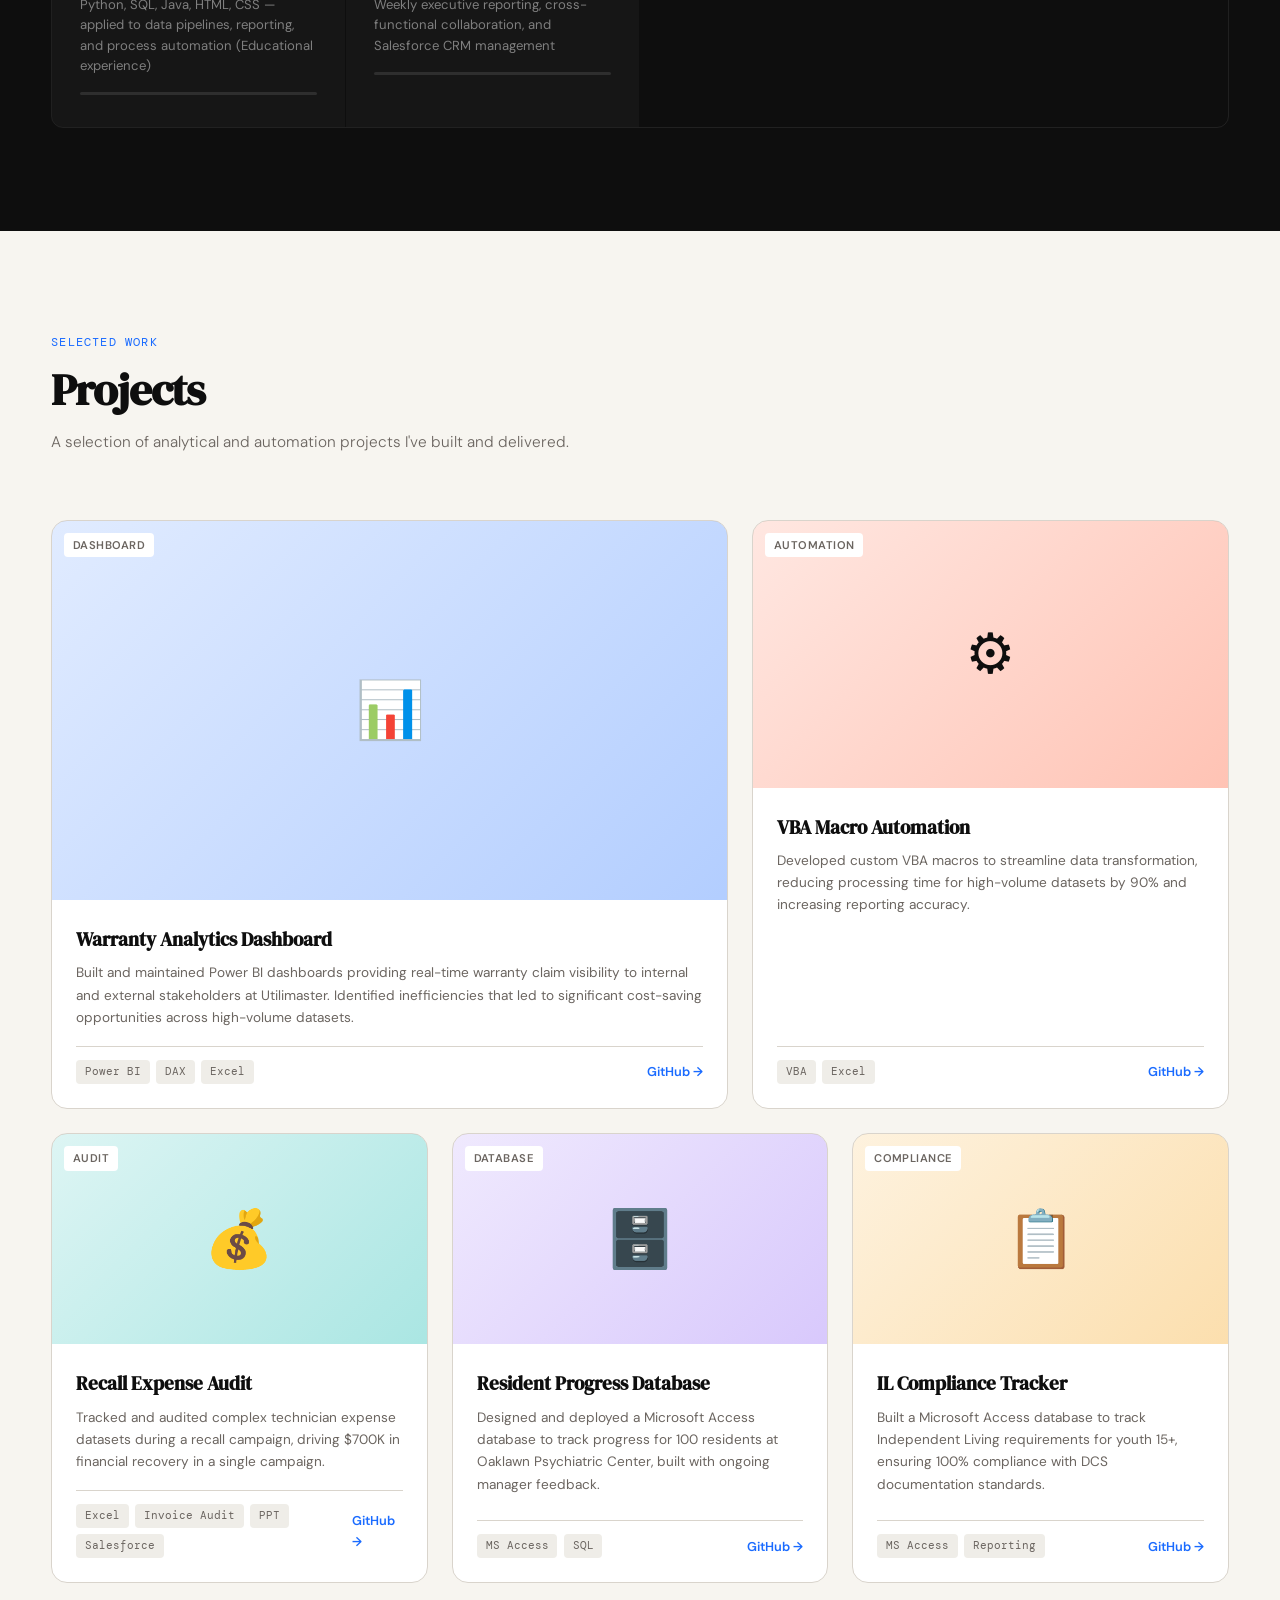
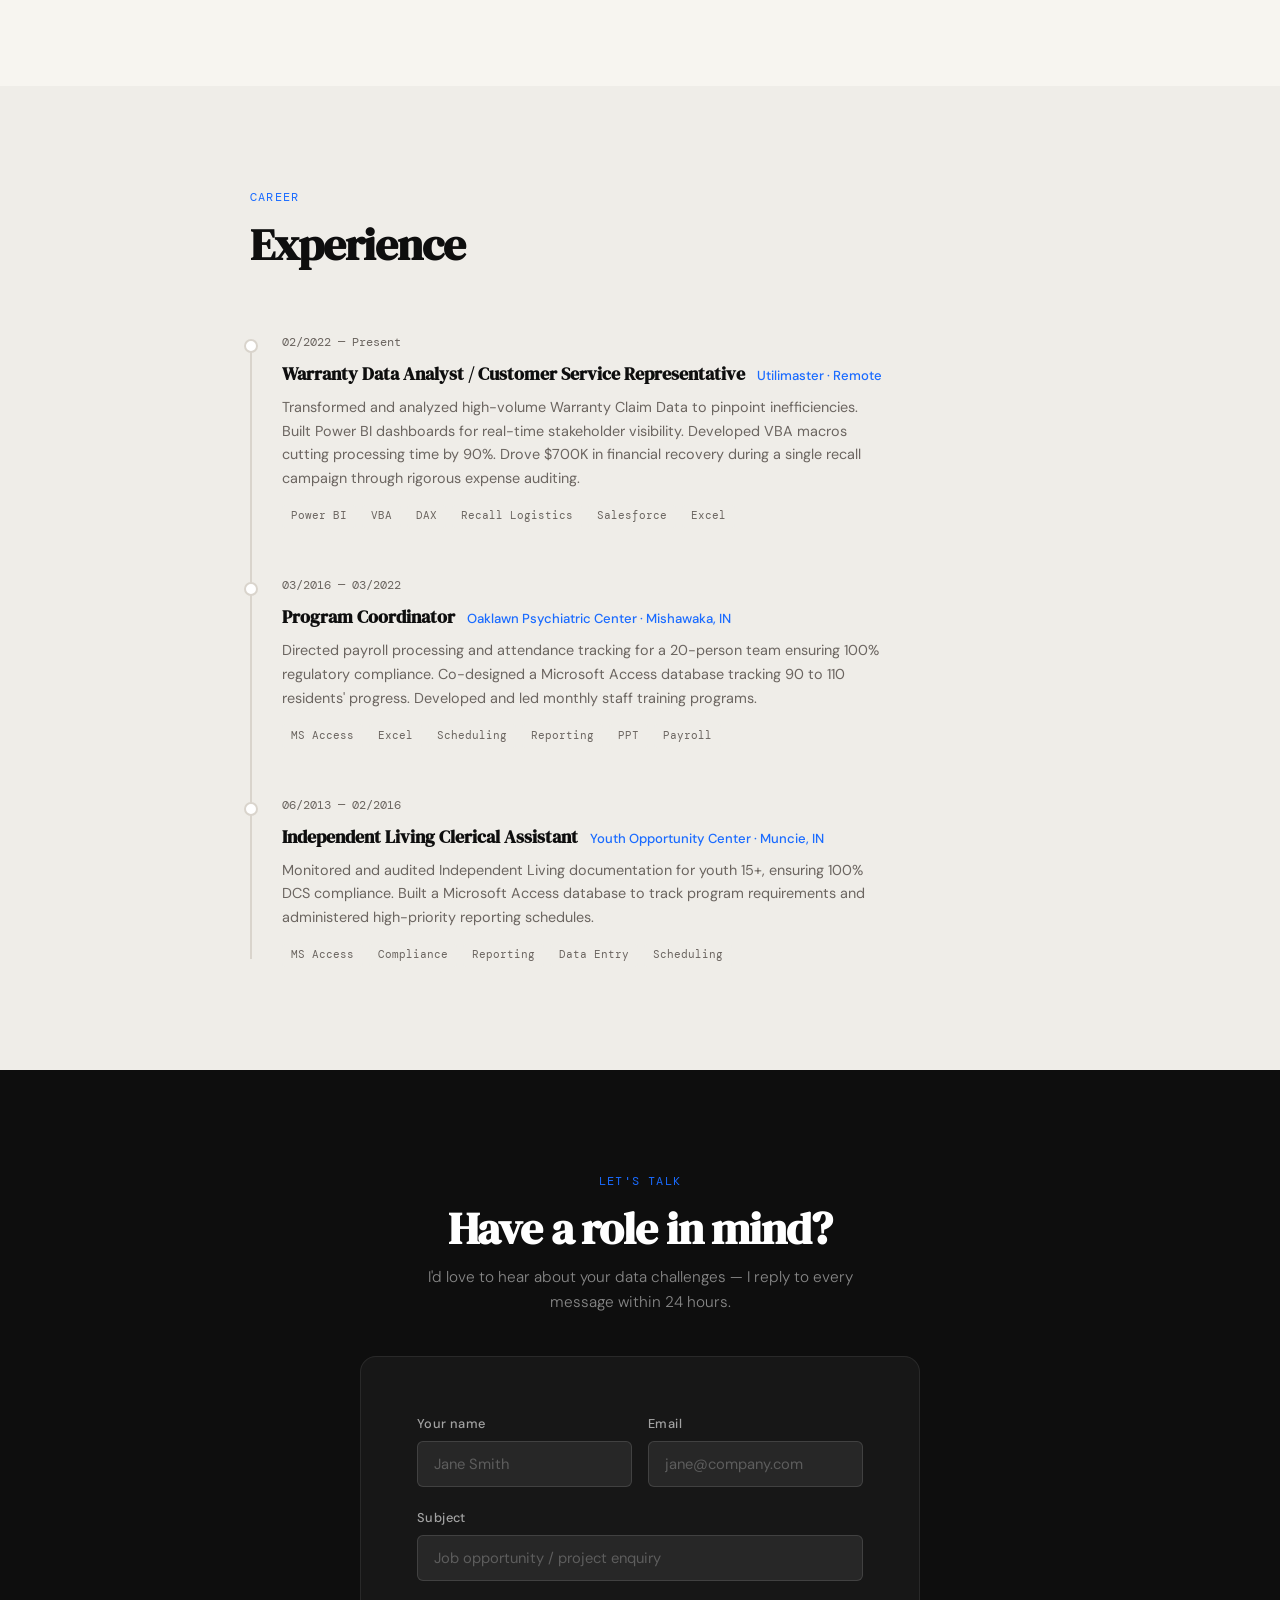
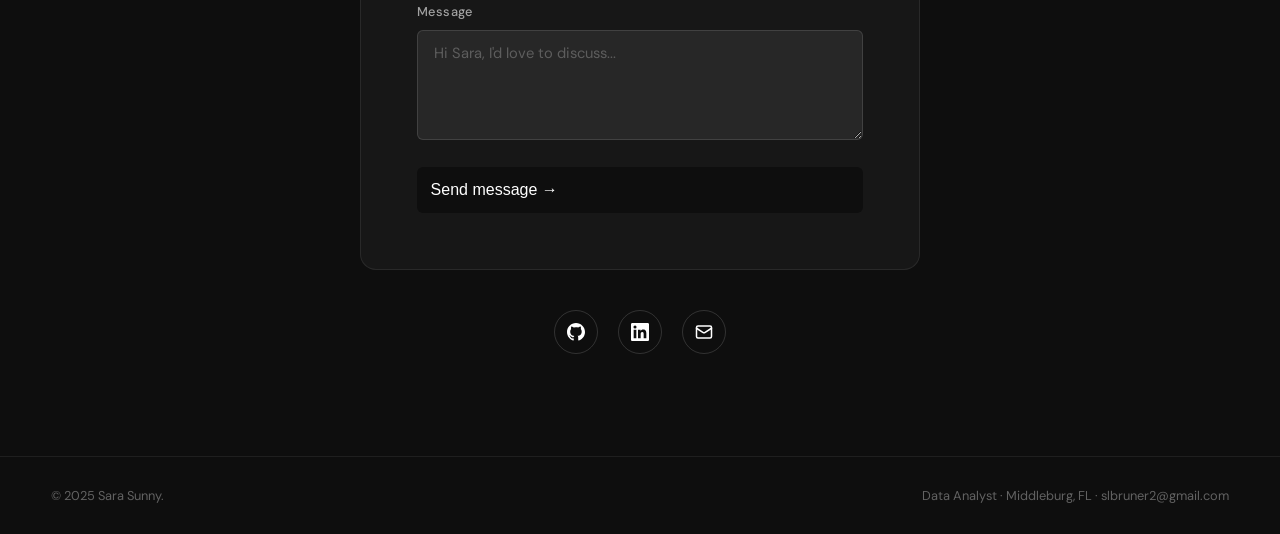
==== commit 8713ed27: "Fix project links and enhance descriptions Updated links and improved project descriptions for clari" ====
--- a/index.html
+++ b/index.html
@@ -48,7 +48,7 @@
     <!-- Desktop links — hidden below 900px via CSS -->
     <ul class="nav-links" role="list">
       <li><a href="#skills">Skills</a></li>
-      <li><a href="Projects.html">Coding</a></li>
+      <li><a href="projects.html">Coding</a></li>
       <li><a href="#projects">Projects</a></li>
       <li><a href="#experience">Experience</a></li>
       <li><a href="#contact" class="nav-cta">Hire me</a></li>
@@ -259,7 +259,7 @@
         </div>
         <div class="project-body">
           <h3>Warranty Analytics Dashboard</h3>
-          <p>Built and maintained Power BI dashboards and reports providing real-time warranty claim visibility to internal and external stakeholders at Utilimaster. Identified inefficiencies that led to significant cost-saving opportunities across high-volume datasets.</p>
+          <p>Built and maintained Power BI dashboards providing real-time warranty claim visibility to internal and external stakeholders at Utilimaster. Identified inefficiencies that led to significant cost-saving opportunities across high-volume datasets.</p>
           <div class="project-footer">
             <div class="tech-pills">
               <span class="pill">Power BI</span><span class="pill">DAX</span><span class="pill">Excel</span>
@@ -295,7 +295,7 @@
         </div>
         <div class="project-body">
           <h3>Recall Expense Audit</h3>
-          <p>Tracked and audited complex technician expense datasets during recall campaigns, driving $700K in financial recovery in a single campaign.</p>
+          <p>Tracked and audited complex technician expense datasets during a recall campaign, driving $700K in financial recovery in a single campaign.</p>
           <div class="project-footer">
             <div class="tech-pills"><span class="pill">Excel</span><span class="pill">Invoice Audit</span><span class="pill">PPT</span><span class="pill">Salesforce</span></div>
             <a href="https://github.com/ssunny264" class="project-link" target="_blank" rel="noopener">GitHub →</a>
@@ -327,7 +327,7 @@
         </div>
         <div class="project-body">
           <h3>IL Compliance Tracker</h3>
-          <p>Built a Microsoft Access database to track Independent Living requirements for youth 15+, ensuring 100% compliance with DCS compliance standards.</p>
+          <p>Built a Microsoft Access database to track Independent Living requirements for youth 15+, ensuring 100% compliance with DCS documentation standards.</p>
           <div class="project-footer">
             <div class="tech-pills"><span class="pill">MS Access</span><span class="pill">Reporting</span></div>
             <a href="https://github.com/ssunny264" class="project-link" target="_blank" rel="noopener">GitHub →</a>
@@ -362,7 +362,7 @@
         <div class="timeline-dot"></div>
         <p class="timeline-date">02/2022 — Present</p>
         <div class="timeline-header">
-          <h3>Warranty Analyst</h3>
+          <h3>Warranty Data Analyst / Customer Service Representative</h3>
           <span class="timeline-company">Utilimaster · Remote</span>
         </div>
         <p class="timeline-desc">Transformed and analyzed high-volume Warranty Claim Data to pinpoint inefficiencies. Built Power BI dashboards for real-time stakeholder visibility. Developed VBA macros cutting processing time by 90%. Drove $700K in financial recovery during a single recall campaign through rigorous expense auditing.</p>
@@ -470,61 +470,6 @@
 </footer>
 
 
-<!-- ============================================================
-     AI CHATBOT WIDGET
-     Fixed to the bottom-right corner. Collapsed by default —
-     shows only a chat bubble button. Clicking it expands the
-     full chat panel. The bot knows about Sara's background and
-     can answer questions from visitors. Powered by the
-     Anthropic API via script.js.
-============================================================ -->
-
-<!-- Collapsed trigger button — always visible bottom-right -->
-<button class="chat-bubble" id="chatBubble" aria-label="Chat with Sara's AI assistant">
-  <svg class="chat-icon-open" width="24" height="24" viewBox="0 0 24 24" fill="none" stroke="currentColor" stroke-width="2" stroke-linecap="round" stroke-linejoin="round">
-    <path d="M21 15a2 2 0 0 1-2 2H7l-4 4V5a2 2 0 0 1 2-2h14a2 2 0 0 1 2 2z"/>
-  </svg>
-  <svg class="chat-icon-close" width="24" height="24" viewBox="0 0 24 24" fill="none" stroke="currentColor" stroke-width="2" stroke-linecap="round" stroke-linejoin="round">
-    <line x1="18" y1="6" x2="6" y2="18"/><line x1="6" y1="6" x2="18" y2="18"/>
-  </svg>
-  <span class="chat-badge" id="chatBadge">1</span>
-</button>
-
-<!-- Expanded chat panel -->
-<div class="chat-panel" id="chatPanel" role="dialog" aria-label="Chat with Sara's AI assistant" aria-hidden="true">
-
-  <div class="chat-header">
-    <div class="chat-header-avatar">SS</div>
-    <div class="chat-header-info">
-      <strong>Sara's Assistant</strong>
-      <span>Ask me anything about Sara</span>
-    </div>
-    <button class="chat-close-btn" id="chatCloseBtn" aria-label="Close chat">
-      <svg width="16" height="16" viewBox="0 0 24 24" fill="none" stroke="currentColor" stroke-width="2.5" stroke-linecap="round"><line x1="18" y1="6" x2="6" y2="18"/><line x1="6" y1="6" x2="18" y2="18"/></svg>
-    </button>
-  </div>
-
-  <div class="chat-messages" id="chatMessages"></div>
-
-  <div class="chat-chips" id="chatChips">
-    <button class="chip" data-msg="What are Sara's top skills?">Top skills</button>
-    <button class="chip" data-msg="Tell me about Sara's work experience.">Experience</button>
-    <button class="chip" data-msg="What projects has Sara worked on?">Projects</button>
-    <button class="chip" data-msg="Is Sara available for hire?">Availability</button>
-  </div>
-
-  <div class="chat-input-row">
-    <input type="text" class="chat-input" id="chatInput" placeholder="Ask about Sara's experience…" autocomplete="off" maxlength="300" />
-    <button class="chat-send-btn" id="chatSendBtn" aria-label="Send message">
-      <svg width="18" height="18" viewBox="0 0 24 24" fill="none" stroke="currentColor" stroke-width="2.5" stroke-linecap="round" stroke-linejoin="round">
-        <line x1="22" y1="2" x2="11" y2="13"/><polygon points="22 2 15 22 11 13 2 9 22 2"/>
-      </svg>
-    </button>
-  </div>
-
-</div>
-<!-- /chatbot widget -->
-
 
 <!-- ============================================================
      SCRIPTS
